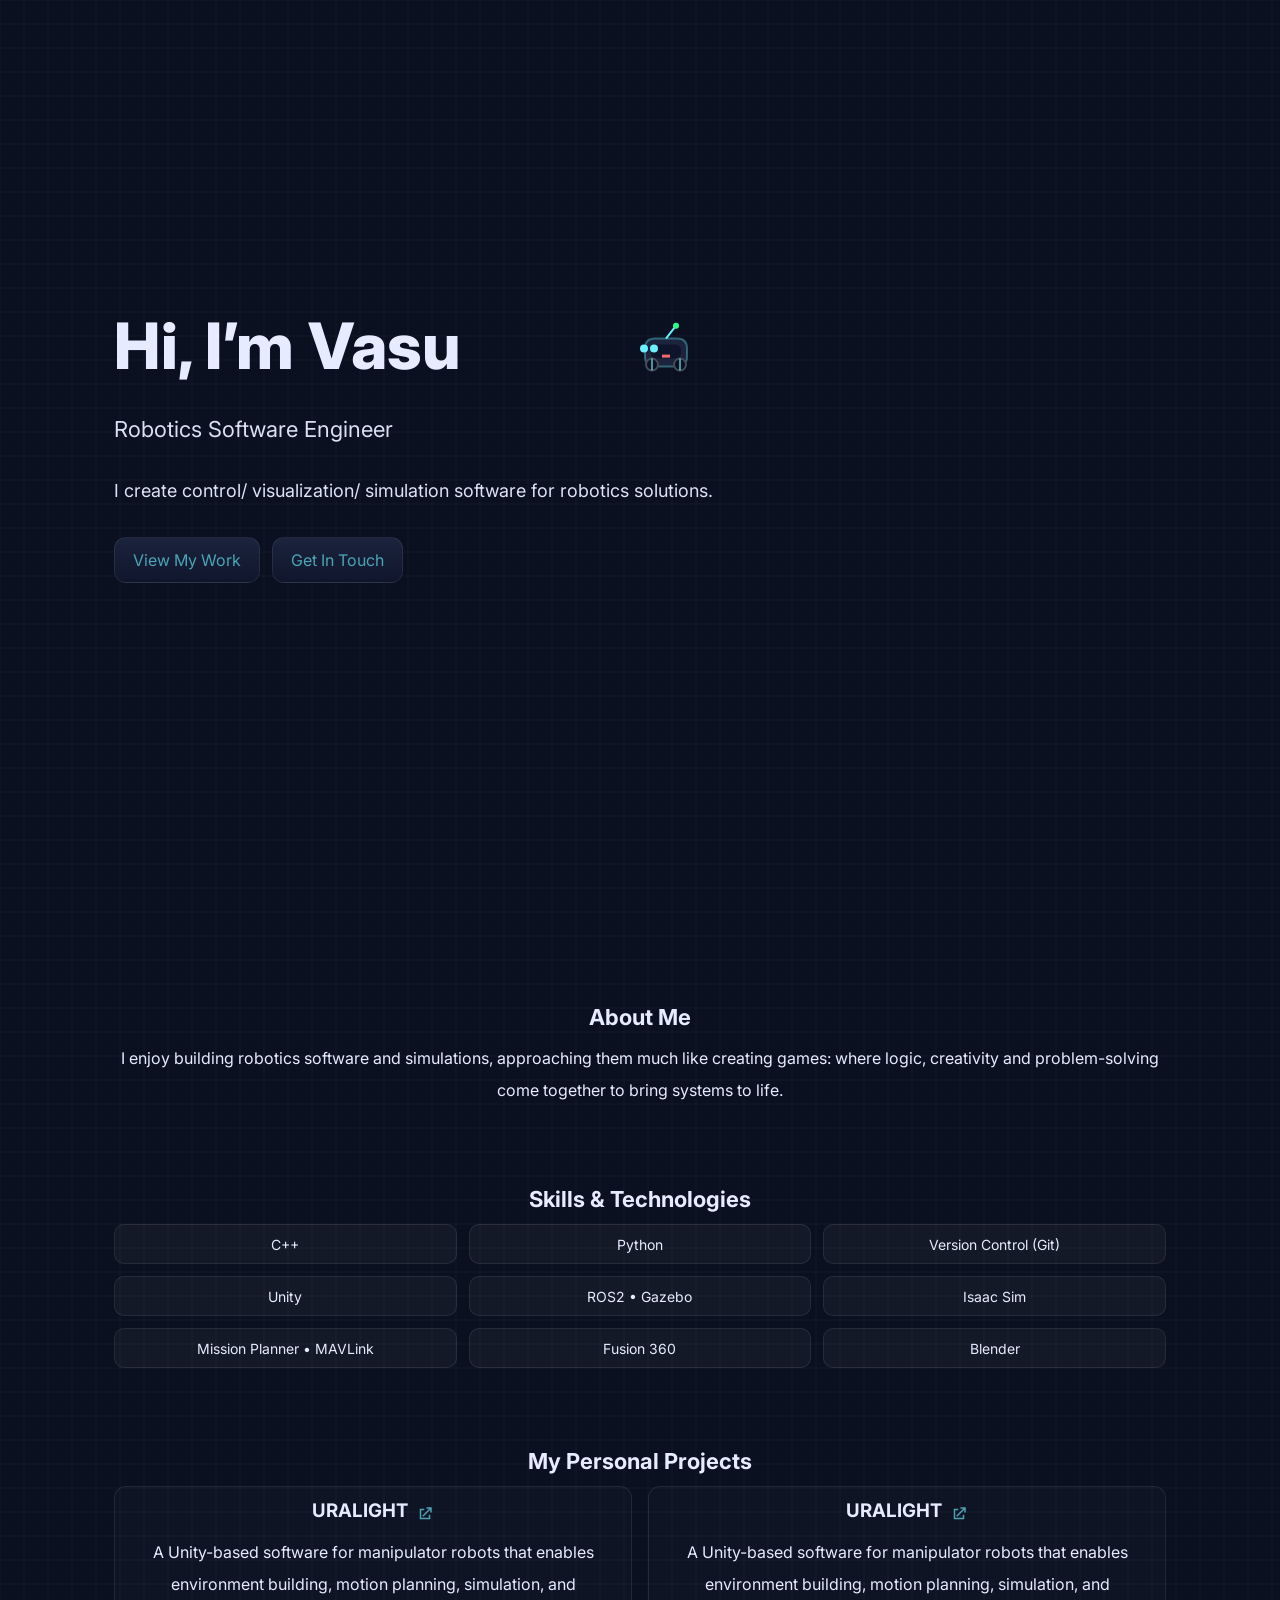
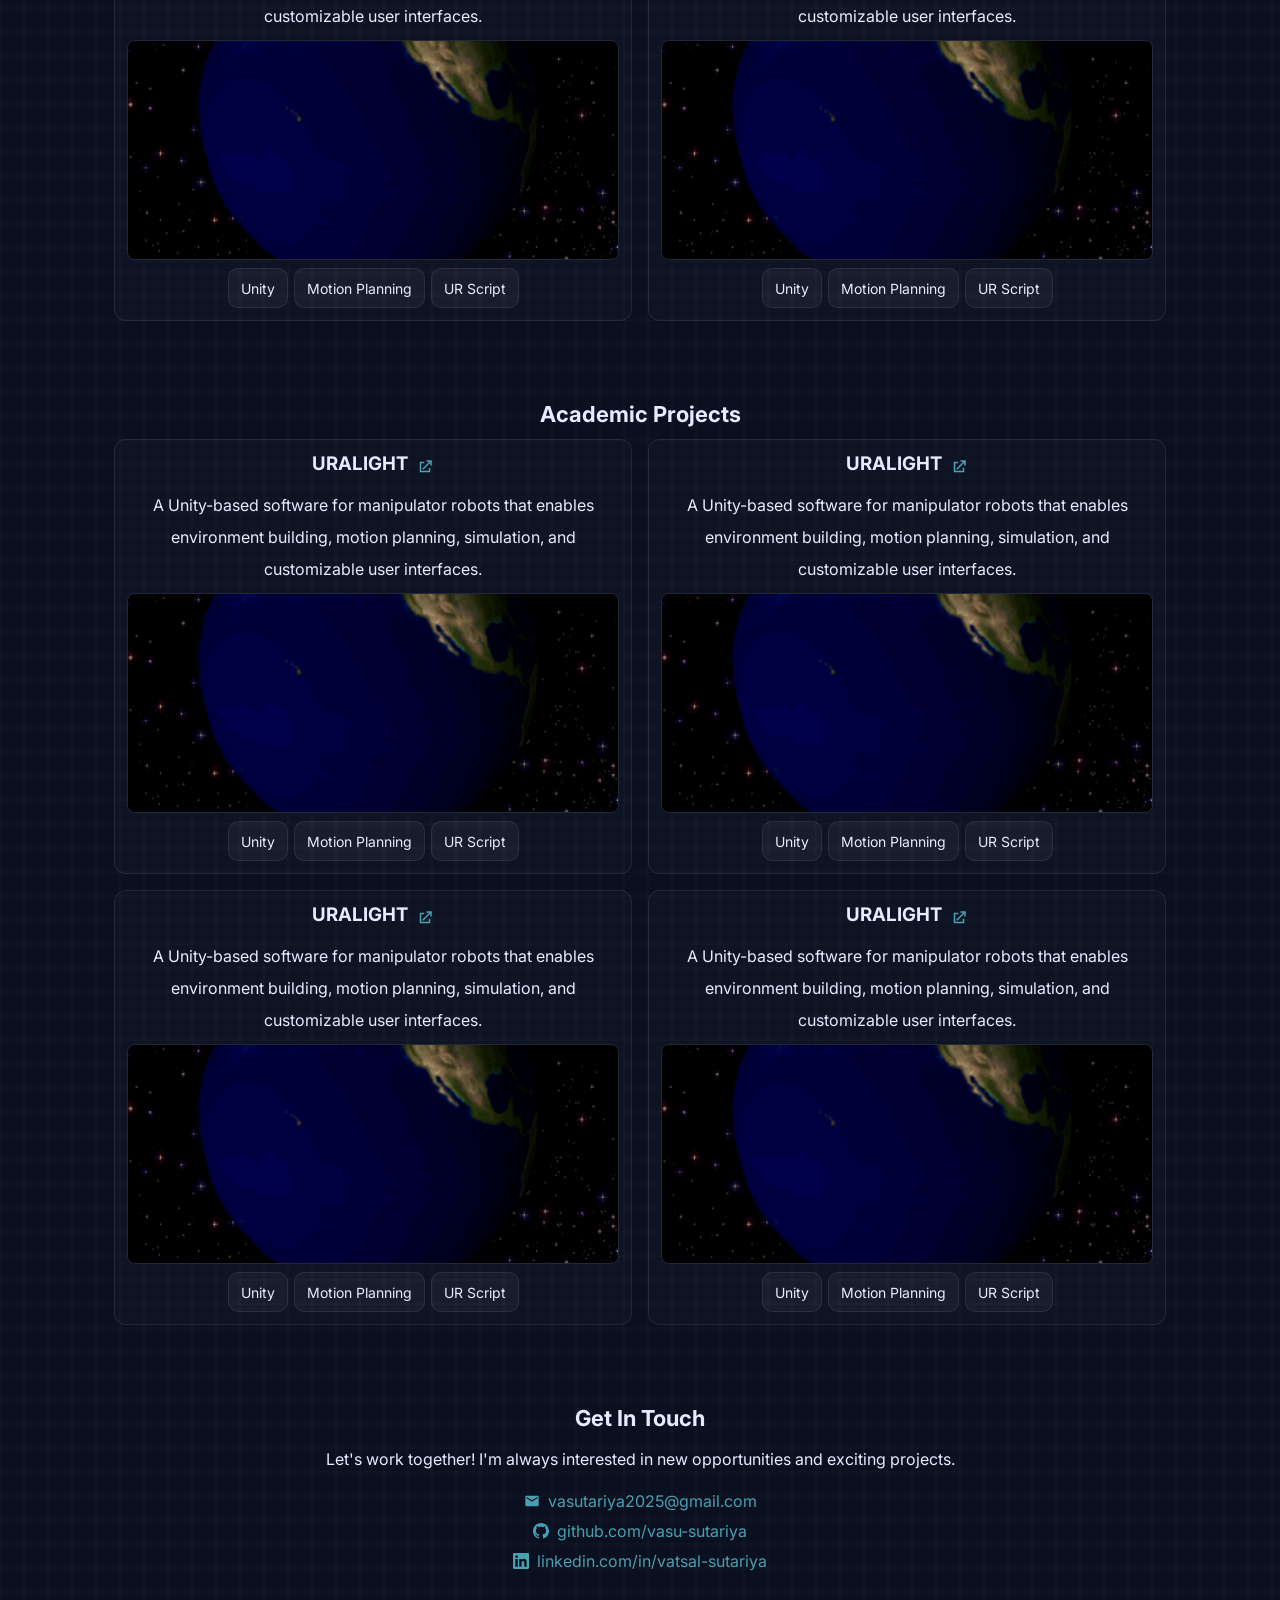
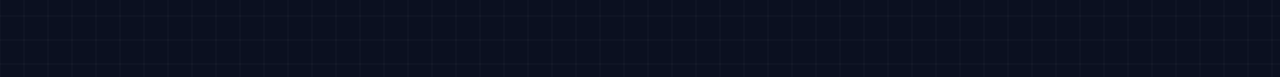
==== index.html @ 245ddb8d "added dialouges" ====
<!doctype html>
<html lang="en">
  <head>
    <meta charset="utf-8">
    <meta name="viewport" content="width=device-width, initial-scale=1">
    <title>Robotics Software Engineer | Portfolio</title>
    <meta name="description" content="Portfolio of a Robotics Software Engineer: perception, planning, control, and systems.">
    <link rel="preconnect" href="https://fonts.googleapis.com">
    <link rel="preconnect" href="https://fonts.gstatic.com" crossorigin>
    <link href="https://fonts.googleapis.com/css2?family=Inter:wght@300;400;600;800&display=swap" rel="stylesheet">
    <link rel="stylesheet" href="styles.css">
  </head>
  <body>
    <a class="skip-link" href="#main">Skip to content</a>
    <!-- Background simulation canvas -->
    <canvas id="bg-canvas" aria-hidden="true"></canvas>

    

    <main id="main" class="site-main" role="main">
      <section id="hero" class="section">
        <h2><span class="typewriter">Hi, I’m Vasu</span></h2>
        <p class="subtitle">Robotics Software Engineer</p>
        <p>I create control/ visualization/ simulation software for robotics solutions.</p>
        <div class="actions">
          <a class="btn btn-primary" href="#projects">View My Work</a>
          <a class="btn btn-ghost" href="#contact">Get In Touch</a>
        </div>
      </section>

      <section id="about" class="section">
        <h2>About Me</h2>
        <p>I enjoy building robotics software and simulations, approaching them much like creating games: where logic, creativity and problem-solving come together to bring systems to life.</p>
      </section>

      <section id="skills" class="section">
        <h2>Skills & Technologies</h2>
        <ul class="skills">
          <li><span class="badge">C++</span></li>
          <li><span class="badge">Python</span></li>
          <li><span class="badge">Version Control (Git)</span></li>
          <li><span class="badge">Unity</span></li>
          <li><span class="badge">ROS2 • Gazebo</span></li>
          <li><span class="badge">Isaac Sim</span></li>
          <li><span class="badge">Mission Planner • MAVLink</span></li>
          <li><span class="badge">Fusion 360</span></li>
          <li><span class="badge">Blender</span></li>
        </ul>
      </section>

      <section id="projects" class="section">
        <h2>My Personal Projects</h2>
        <div class="projects">
          <article class="project">
            <div class="project-title">
              <h3>URALIGHT</h3>
              <a class="project-link" href="#" aria-label="Open project link" rel="noopener" target="_blank">
                <svg width="18" height="18" viewBox="0 0 24 24" fill="currentColor" aria-hidden="true">
                  <path d="M14 3h7v7h-2V6.414l-9.293 9.293-1.414-1.414L17.586 5H14V3z"/>
                  <path d="M5 5h6v2H7v10h10v-4h2v6H5V5z"/>
                </svg>
              </a>
            </div>
            <p>A Unity-based software for manipulator robots that enables environment building, motion planning, simulation, and customizable user interfaces.</p>
            <img class="project-thumb" src="images/uralight-demo.gif" alt="URALIGHT demo animation" loading="lazy">
            <ul>
              <li>Unity</li>
              <li>Motion Planning</li>
              <li>UR Script</li>
            </ul>
          </article>
          <article class="project">
            <div class="project-title">
              <h3>URALIGHT</h3>
              <a class="project-link" href="#" aria-label="Open project link" rel="noopener" target="_blank">
                <svg width="18" height="18" viewBox="0 0 24 24" fill="currentColor" aria-hidden="true">
                  <path d="M14 3h7v7h-2V6.414l-9.293 9.293-1.414-1.414L17.586 5H14V3z"/>
                  <path d="M5 5h6v2H7v10h10v-4h2v6H5V5z"/>
                </svg>
              </a>
            </div>
            <p>A Unity-based software for manipulator robots that enables environment building, motion planning, simulation, and customizable user interfaces.</p>
            <img class="project-thumb" src="images/uralight-demo.gif" alt="URALIGHT demo animation" loading="lazy">
            <ul>
              <li>Unity</li>
              <li>Motion Planning</li>
              <li>UR Script</li>
            </ul>
          </article>
        </div>
      </section>

      <section id="academic-projects" class="section">
        <h2>Academic Projects</h2>
        <div class="projects">
          <article class="project">
            <div class="project-title">
              <h3>URALIGHT</h3>
              <a class="project-link" href="#" aria-label="Open project link" rel="noopener" target="_blank">
                <svg width="18" height="18" viewBox="0 0 24 24" fill="currentColor" aria-hidden="true">
                  <path d="M14 3h7v7h-2V6.414l-9.293 9.293-1.414-1.414L17.586 5H14V3z"/>
                  <path d="M5 5h6v2H7v10h10v-4h2v6H5V5z"/>
                </svg>
              </a>
            </div>
            <p>A Unity-based software for manipulator robots that enables environment building, motion planning, simulation, and customizable user interfaces.</p>
            <img class="project-thumb" src="images/uralight-demo.gif" alt="URALIGHT demo animation" loading="lazy">
            <ul>
              <li>Unity</li>
              <li>Motion Planning</li>
              <li>UR Script</li>
            </ul>
          </article>
          <article class="project">
            <div class="project-title">
              <h3>URALIGHT</h3>
              <a class="project-link" href="#" aria-label="Open project link" rel="noopener" target="_blank">
                <svg width="18" height="18" viewBox="0 0 24 24" fill="currentColor" aria-hidden="true">
                  <path d="M14 3h7v7h-2V6.414l-9.293 9.293-1.414-1.414L17.586 5H14V3z"/>
                  <path d="M5 5h6v2H7v10h10v-4h2v6H5V5z"/>
                </svg>
              </a>
            </div>
            <p>A Unity-based software for manipulator robots that enables environment building, motion planning, simulation, and customizable user interfaces.</p>
            <img class="project-thumb" src="images/uralight-demo.gif" alt="URALIGHT demo animation" loading="lazy">
            <ul>
              <li>Unity</li>
              <li>Motion Planning</li>
              <li>UR Script</li>
            </ul>
          </article>
          <article class="project">
            <div class="project-title">
              <h3>URALIGHT</h3>
              <a class="project-link" href="#" aria-label="Open project link" rel="noopener" target="_blank">
                <svg width="18" height="18" viewBox="0 0 24 24" fill="currentColor" aria-hidden="true">
                  <path d="M14 3h7v7h-2V6.414l-9.293 9.293-1.414-1.414L17.586 5H14V3z"/>
                  <path d="M5 5h6v2H7v10h10v-4h2v6H5V5z"/>
                </svg>
              </a>
            </div>
            <p>A Unity-based software for manipulator robots that enables environment building, motion planning, simulation, and customizable user interfaces.</p>
            <img class="project-thumb" src="images/uralight-demo.gif" alt="URALIGHT demo animation" loading="lazy">
            <ul>
              <li>Unity</li>
              <li>Motion Planning</li>
              <li>UR Script</li>
            </ul>
          </article>
          <article class="project">
            <div class="project-title">
              <h3>URALIGHT</h3>
              <a class="project-link" href="#" aria-label="Open project link" rel="noopener" target="_blank">
                <svg width="18" height="18" viewBox="0 0 24 24" fill="currentColor" aria-hidden="true">
                  <path d="M14 3h7v7h-2V6.414l-9.293 9.293-1.414-1.414L17.586 5H14V3z"/>
                  <path d="M5 5h6v2H7v10h10v-4h2v6H5V5z"/>
                </svg>
              </a>
            </div>
            <p>A Unity-based software for manipulator robots that enables environment building, motion planning, simulation, and customizable user interfaces.</p>
            <img class="project-thumb" src="images/uralight-demo.gif" alt="URALIGHT demo animation" loading="lazy">
            <ul>
              <li>Unity</li>
              <li>Motion Planning</li>
              <li>UR Script</li>
            </ul>
          </article>
        </div>
      </section>

      

      <section id="contact" class="section">
        <h2>Get In Touch</h2>
        <p>Let's work together! I'm always interested in new opportunities and exciting projects.</p>
        <ul class="contact-links">
          <li><a href="mailto:vasutariya2025@gmail.com">
            <svg width="16" height="16" viewBox="0 0 24 24" fill="currentColor">
              <path d="M20 4H4c-1.1 0-1.99.9-1.99 2L2 18c0 1.1.9 2 2 2h16c1.1 0 2-.9 2-2V6c0-1.1-.9-2-2-2zm0 4l-8 5-8-5V6l8 5 8-5v2z"/>
            </svg>
            vasutariya2025@gmail.com
          </a></li>
          <li><a href="https://github.com/vasu-sutariya" rel="noopener" target="_blank">
            <svg width="16" height="16" viewBox="0 0 24 24" fill="currentColor">
              <path d="M12 0c-6.626 0-12 5.373-12 12 0 5.302 3.438 9.8 8.207 11.387.599.111.793-.261.793-.577v-2.234c-3.338.726-4.033-1.416-4.033-1.416-.546-1.387-1.333-1.756-1.333-1.756-1.089-.745.083-.729.083-.729 1.205.084 1.839 1.237 1.839 1.237 1.07 1.834 2.807 1.304 3.492.997.107-.775.418-1.305.762-1.604-2.665-.305-5.467-1.334-5.467-5.931 0-1.311.469-2.381 1.236-3.221-.124-.303-.535-1.524.117-3.176 0 0 1.008-.322 3.301 1.23.957-.266 1.983-.399 3.003-.404 1.02.005 2.047.138 3.006.404 2.291-1.552 3.297-1.23 3.297-1.23.653 1.653.242 2.874.118 3.176.77.84 1.235 1.911 1.235 3.221 0 4.609-2.807 5.624-5.479 5.921.43.372.823 1.102.823 2.222v3.293c0 .319.192.694.801.576 4.765-1.589 8.199-6.086 8.199-11.386 0-6.627-5.373-12-12-12z"/>
            </svg>
            github.com/vasu-sutariya
          </a></li>
          <li><a href="https://linkedin.com/in/vatsal-sutariya" rel="noopener" target="_blank">
            <svg width="16" height="16" viewBox="0 0 24 24" fill="currentColor">
              <path d="M20.447 20.452h-3.554v-5.569c0-1.328-.027-3.037-1.852-3.037-1.853 0-2.136 1.445-2.136 2.939v5.667H9.351V9h3.414v1.561h.046c.477-.9 1.637-1.85 3.37-1.85 3.601 0 4.267 2.37 4.267 5.455v6.286zM5.337 7.433c-1.144 0-2.063-.926-2.063-2.065 0-1.138.92-2.063 2.063-2.063 1.14 0 2.064.925 2.064 2.063 0 1.139-.925 2.065-2.064 2.065zm1.782 13.019H3.555V9h3.564v11.452zM22.225 0H1.771C.792 0 0 .774 0 1.729v20.542C0 23.227.792 24 1.771 24h20.451C23.2 24 24 23.227 24 22.271V1.729C24 .774 23.2 0 22.222 0h.003z"/>
            </svg>
            linkedin.com/in/vatsal-sutariya
          </a></li>
        </ul>
      </section>
    </main>

    

    <script src="main.js"></script>
  </body>
  </html>
---- styles.css ----
:root{
  --bg:#0b1020;
  --fg:#e7ebff;
  --muted:#a0a8c0;
  --accent:#6cf0ff;
  --card:rgba(18,24,48,0.76);
  --stroke:rgba(255,255,255,0.08);
}

*{box-sizing:border-box}
html,body{
  height:100%;
}
body{
  margin:0;
  font-family:'Inter',system-ui,-apple-system,Segoe UI,Roboto,Ubuntu,Cantarell,'Helvetica Neue',Arial,'Noto Sans','Apple Color Emoji','Segoe UI Emoji',sans-serif;
  color:var(--fg);
  background:var(--bg);
  overflow-x:hidden;
  scroll-behavior:smooth
}

.skip-link{position:absolute;left:-9999px;top:auto;width:1px;height:1px;overflow:hidden}
.skip-link:focus{left:16px;top:16px;width:auto;height:auto;background:#111a33;color:#fff;border:1px solid var(--accent);padding:8px 12px;border-radius:8px;z-index:100}

#bg-canvas{
  position:absolute;
  top:0;
  left:0;
  width:100%;
  height:100%;
  display:block;
  z-index:-1;
}

.site-header{display:none}
/* .site-header .container and .site-header h1 intentionally omitted (header hidden) */
.subtitle{margin:0;color:var(--muted);font-weight:400}
.site-nav{display:flex;gap:16px;flex-wrap:wrap}
.site-nav a{color:var(--fg);text-decoration:none;border-bottom:1px dashed transparent}
.site-nav a:hover{border-color:var(--accent)}
.site-nav a:focus-visible{outline:2px solid var(--accent);outline-offset:4px;border-radius:6px}

.site-main{max-width:1100px;margin:0 auto;padding:24px}
.section{margin:80px 0}
.section#hero{min-height:100vh;display:flex;flex-direction:column;justify-content:center;margin:0;transform:translateY(-28px)}
.section#hero h2{font-size:64px;font-weight:800;letter-spacing:0.5px;margin:0 0 10px 0;line-height:1.15}
.typewriter{display:inline-block;position:relative;white-space:nowrap;overflow:hidden;animation:typing 3s steps(18,end) 0.2s 1 both}
@keyframes typing{from{width:0} to{width:100%}}
@keyframes blink{50%{border-color:transparent}}
.section#hero .subtitle{font-size:22px;opacity:0.95;margin:0 0 14px 0;line-height:2}
.section#hero p{max-width:780px;font-size:18px;color:var(--fg);opacity:0.96;line-height:2}
.card{background:transparent;border:none;border-radius:0;padding:0;box-shadow:none}
.card:hover{border-color:transparent}
.project{padding:12px;border:1px solid var(--stroke);border-radius:12px;background:rgba(255,255,255,0.02)}
.project-thumb{width:100%;height:220px;object-fit:cover;display:block;border-radius:8px;margin-top:8px;border:1px solid var(--stroke)}
.project-title{display:flex;align-items:center;justify-content:center;gap:8px}
.project-title h3{margin:0}
.project-link{color:#6cf0ffa4;text-decoration:none;display:inline-flex;align-items:center}
.project-link:hover{color:#8ff4ff}

/* Headings */
.section h2{margin:0 0 12px 0;font-size:22px;text-align:center}
.section#hero h2{text-align:left}
.section:not(#hero){text-align:center}
.section:not(#hero) ul{margin-left:auto;margin-right:auto}
.section:not(#hero) .skills{justify-content:center}
.section:not(#hero) .projects{justify-content:center}
.section a{color:#6cf0ffa4;text-decoration:none}
.section a:hover{color:#8ff4ff;text-decoration:underline}
.contact-links{list-style:none;padding:0;margin:16px 0 0 0}
.contact-links li{margin:8px 0}
.contact-links a{display:inline-flex;align-items:center;gap:8px}
.section p{margin:8px 0 0 0;line-height:2}

/* Buttons */
.actions{display:flex;gap:12px;flex-wrap:wrap;margin-top:12px}
.section#hero .actions{margin-top:28px}
.btn{display:inline-flex;align-items:center;gap:8px;padding:12px 18px;border-radius:12px;border:1px solid rgba(255,255,255,0.08);background:linear-gradient(180deg, #1b233d 0%, #0f162c 100%);color:var(--fg);text-decoration:none}
.btn:hover{filter:brightness(1.04);border-color:rgba(255,255,255,0.16)}
.btn-primary{background:linear-gradient(180deg, #1b233d 0%, #0f162c 100%);color:var(--fg);border-color:rgba(255,255,255,0.08)}
.btn-primary:hover{filter:brightness(1.04)}
.btn-ghost{background:linear-gradient(180deg, #1b233d 0%, #0f162c 100%);color:var(--fg);border-color:rgba(255,255,255,0.08)}

/* Badges */
.skills li{list-style:none}
.badge{display:flex;align-items:center;justify-content:center;padding:10px 12px;min-height:40px;border-radius:10px;border:1px solid var(--stroke);background:rgba(255,255,255,0.04);font-size:14px;text-align:center}

.skills{display:grid;grid-template-columns:repeat(3,minmax(0,1fr));gap:12px;margin:0;padding-left:0;justify-items:stretch}
.skills li .badge{width:100%}
.projects{display:grid;grid-template-columns:repeat(2,minmax(0,1fr));gap:16px}
.project h3{margin:0 0 6px 0}
.project ul{display:flex;flex-wrap:wrap;gap:6px;margin:8px 0 0 0;padding-left:0;justify-content:center}
.project ul li{list-style:none;display:inline-flex;align-items:center;justify-content:center;padding:10px 12px;min-height:40px;border-radius:10px;border:1px solid var(--stroke);background:rgba(255,255,255,0.04);font-size:14px;text-align:center}
.project .actions{margin-top:10px;justify-content:center}
.project p{text-align:center}
button,a{transition:filter .2s ease, background-color .2s ease, color .2s ease}
button:focus-visible,a:focus-visible{outline:2px solid var(--accent);outline-offset:3px;border-radius:8px}

.timeline{list-style:none;margin:0;padding:0;display:grid;gap:10px}
.timeline li{display:flex;gap:12px;align-items:center}
.timeline .time{color:var(--muted);min-width:120px}
.timeline .role{font-weight:600}

.site-footer{display:none}

@media (max-width:640px){
  .site-header .container{padding:14px 16px}
  .site-main{padding:16px}
  .section{margin:48px 0}
  .section#hero h2{font-size:42px;line-height:1.1}
  .typewriter{animation:typing 2.2s steps(18,end) 0.2s 1 both}
  .section#hero .subtitle{font-size:18px;line-height:1.45}
  .skills{grid-template-columns:repeat(2,minmax(0,1fr))}
  .project-thumb{height:180px}
  .projects{grid-template-columns:repeat(2,minmax(0,1fr))}
}

@media (prefers-reduced-motion: reduce){
  #bg-canvas{opacity:0.8}
}
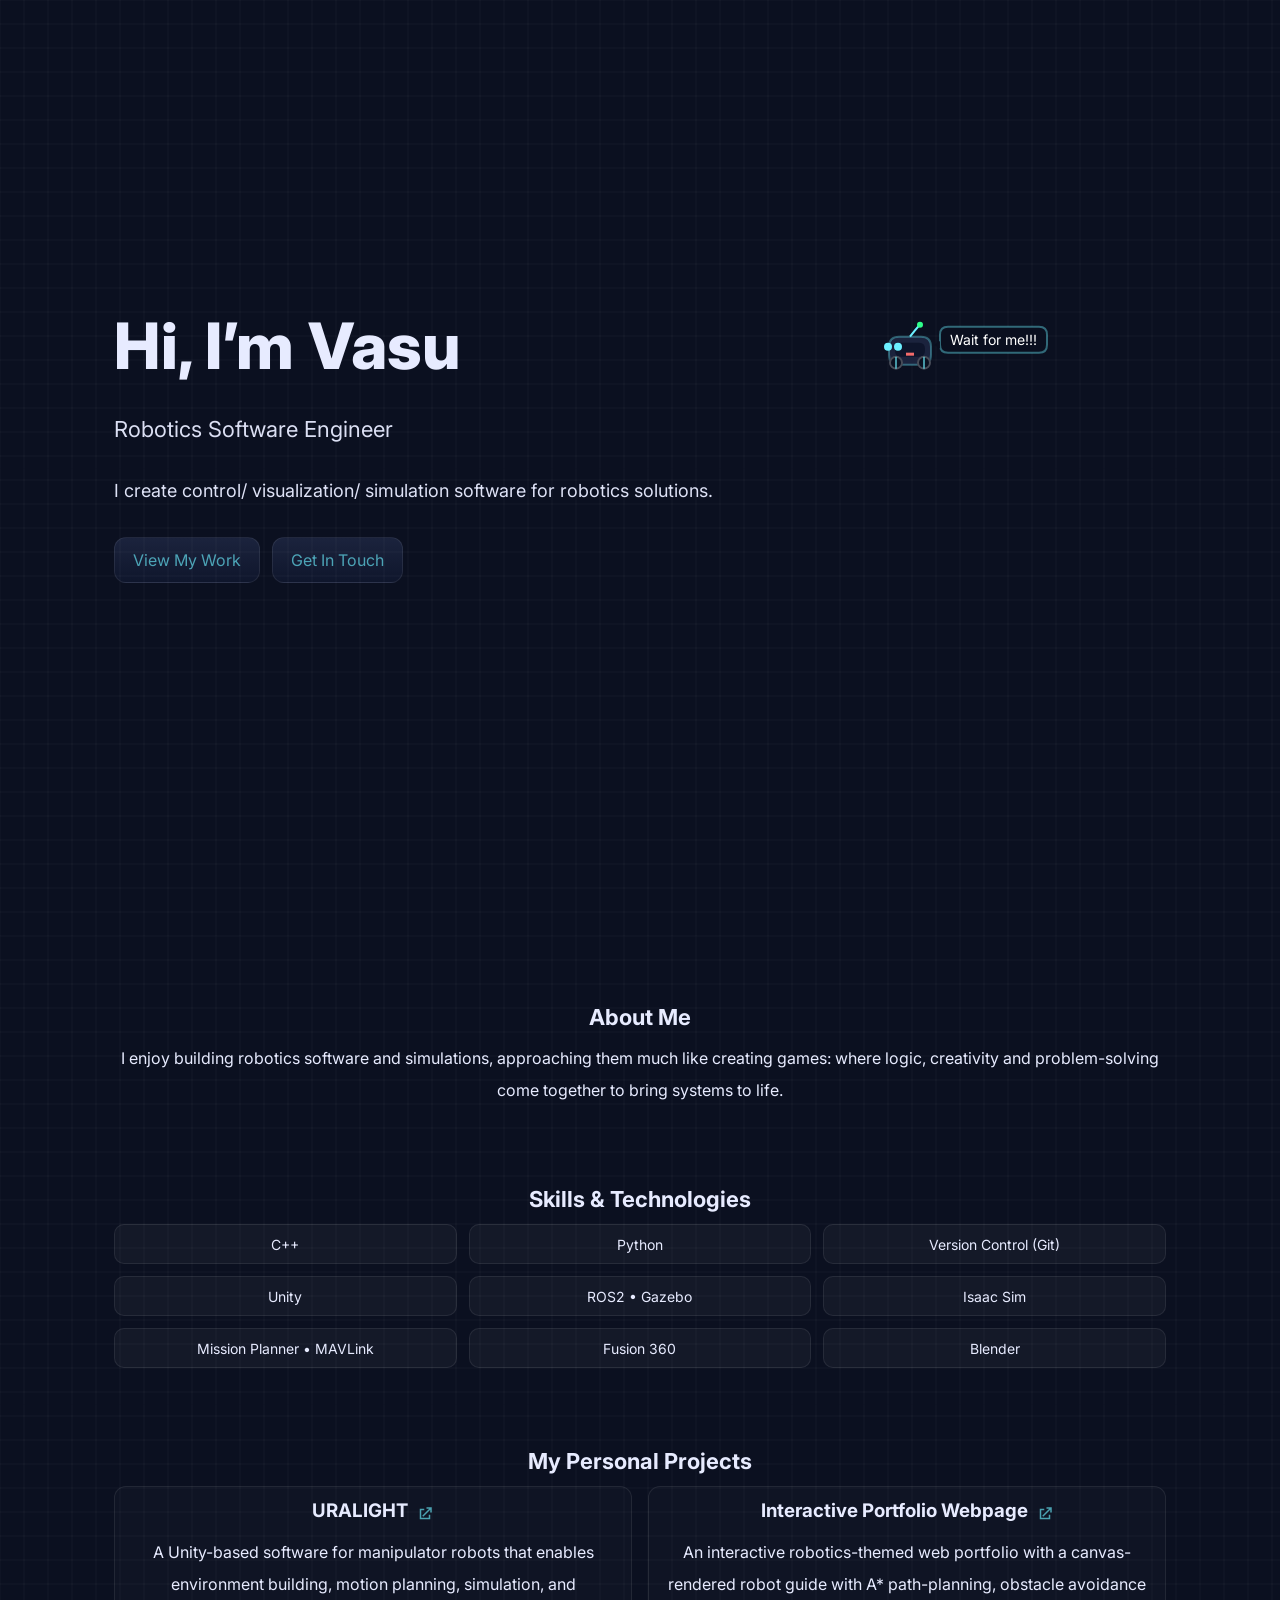
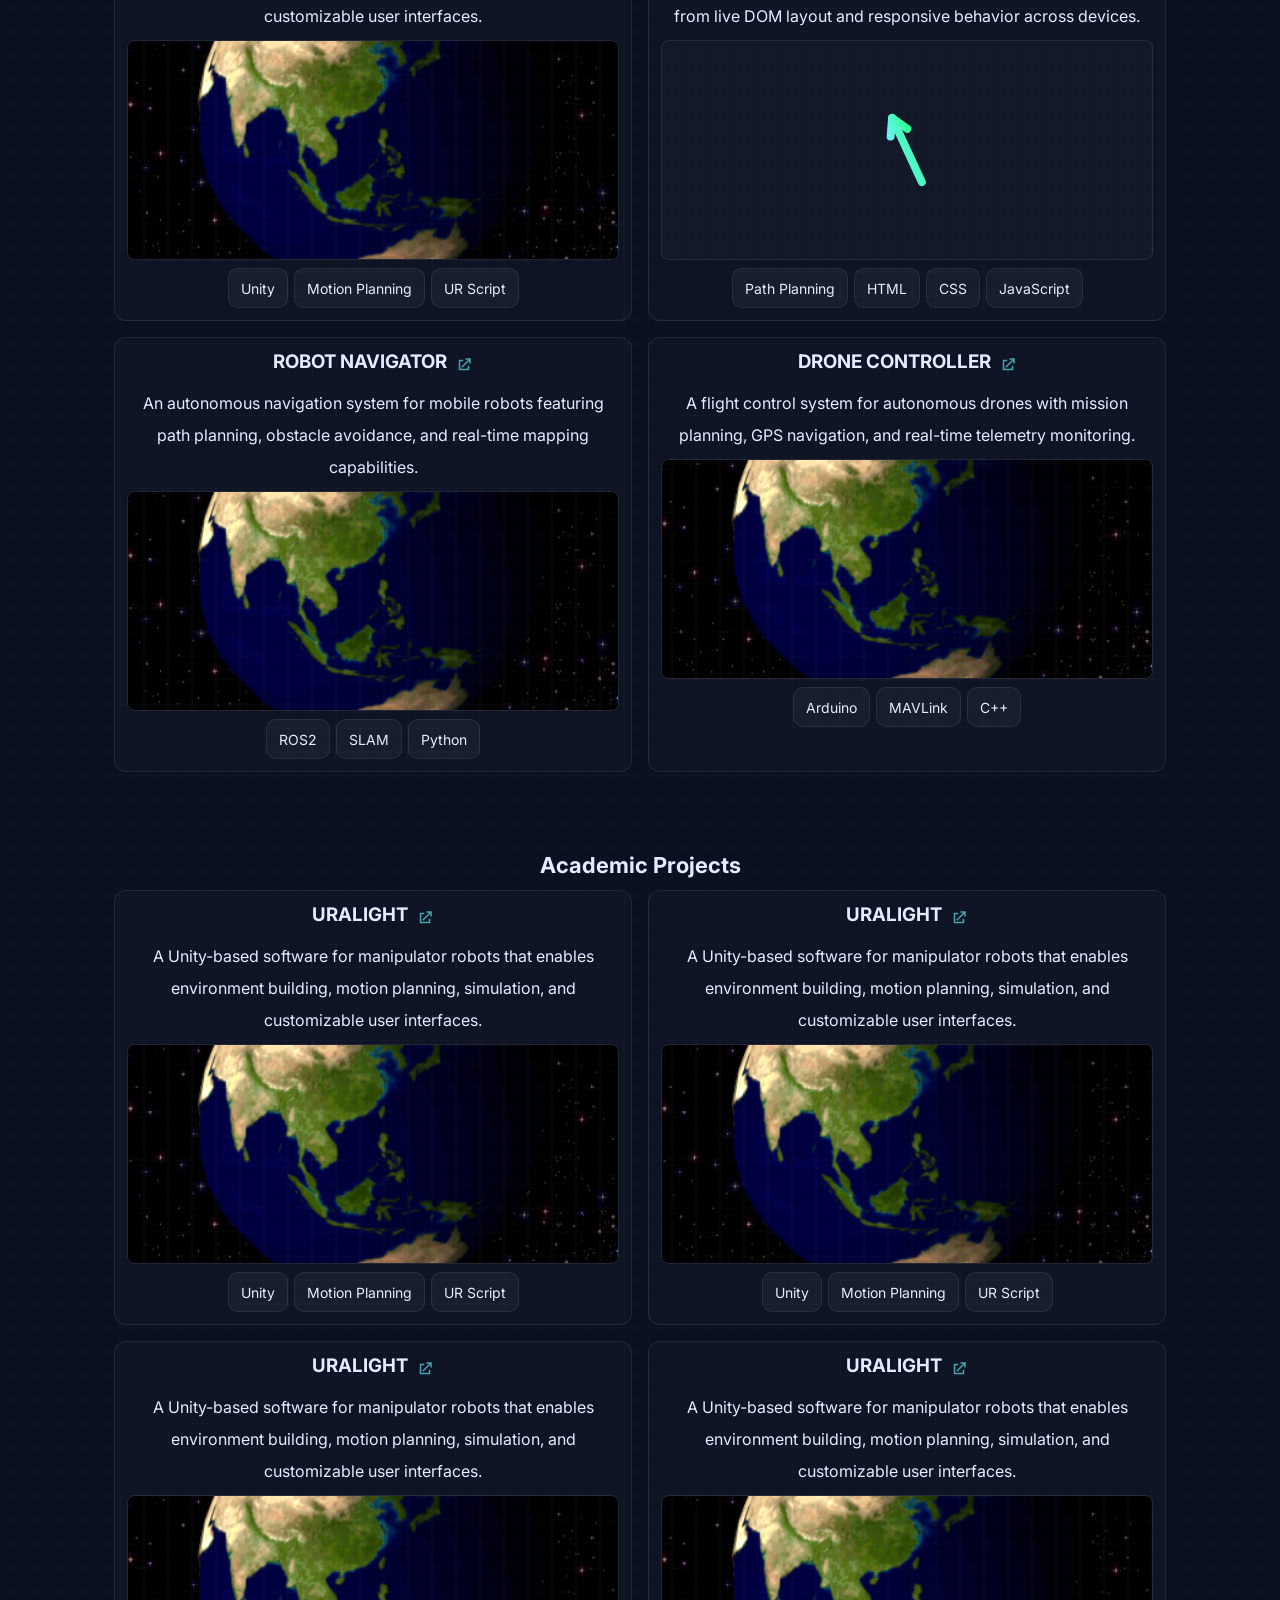
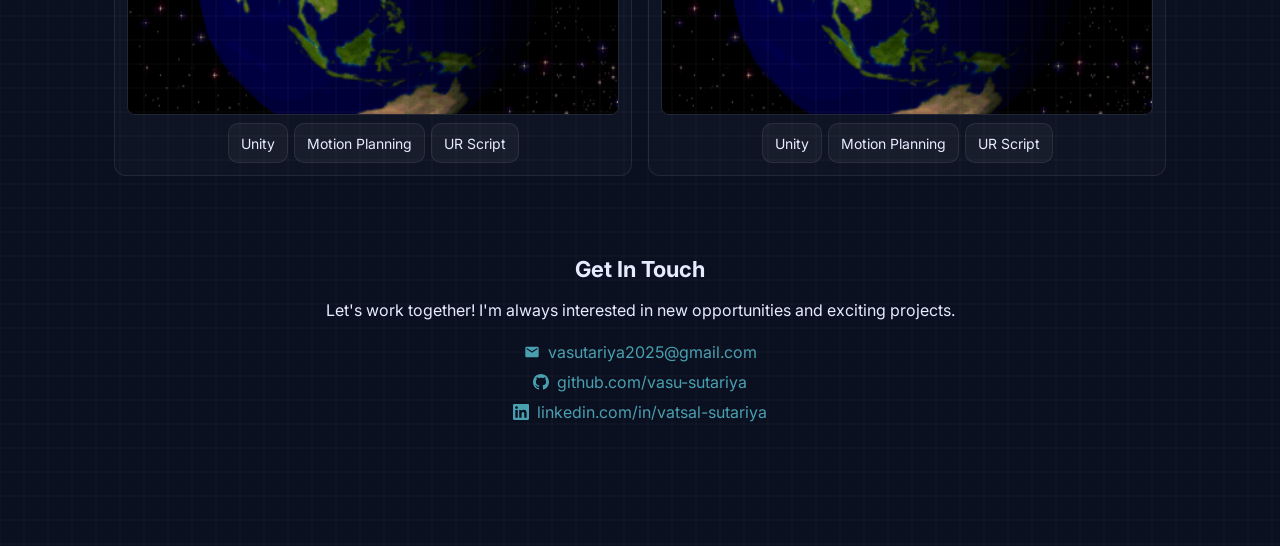
==== commit b85bfcf8: "added some project details" ====
--- a/index.html
+++ b/index.html
@@ -71,20 +71,70 @@
           </article>
           <article class="project">
             <div class="project-title">
-              <h3>URALIGHT</h3>
-              <a class="project-link" href="#" aria-label="Open project link" rel="noopener" target="_blank">
-                <svg width="18" height="18" viewBox="0 0 24 24" fill="currentColor" aria-hidden="true">
-                  <path d="M14 3h7v7h-2V6.414l-9.293 9.293-1.414-1.414L17.586 5H14V3z"/>
-                  <path d="M5 5h6v2H7v10h10v-4h2v6H5V5z"/>
-                </svg>
-              </a>
-            </div>
-            <p>A Unity-based software for manipulator robots that enables environment building, motion planning, simulation, and customizable user interfaces.</p>
-            <img class="project-thumb" src="images/uralight-demo.gif" alt="URALIGHT demo animation" loading="lazy">
-            <ul>
-              <li>Unity</li>
-              <li>Motion Planning</li>
-              <li>UR Script</li>
+              <h3>Interactive Portfolio Webpage</h3>
+              <a class="project-link" href="https://github.com/vasu-sutariya/vatsal-sutariya" aria-label="Open project link" rel="noopener" target="_blank">
+                <svg width="18" height="18" viewBox="0 0 24 24" fill="currentColor" aria-hidden="true">
+                  <path d="M14 3h7v7h-2V6.414l-9.293 9.293-1.414-1.414L17.586 5H14V3z"/>
+                  <path d="M5 5h6v2H7v10h10v-4h2v6H5V5z"/>
+                </svg>
+              </a>
+            </div>
+            <p>An interactive robotics-themed web portfolio with a canvas-rendered robot guide with A* path-planning, obstacle avoidance from live DOM layout and responsive behavior across devices.</p>
+            <div class="project-arrow" id="project-arrow" aria-hidden="true">
+              <svg width="100" height="100" viewBox="0 0 100 100" fill="none" xmlns="http://www.w3.org/2000/svg">
+                <defs>
+                  <linearGradient id="grad" x1="0" y1="0" x2="1" y2="1">
+                    <stop offset="0%" stop-color="#6cf0ff"/>
+                    <stop offset="100%" stop-color="#2eff8b"/>
+                  </linearGradient>
+                </defs>
+                <g id="project-arrow-needle" transform="translate(15,15) rotate(0 35 35)">
+                  <path d="M10 60 L60 10" stroke="url(#grad)" stroke-width="8" stroke-linecap="round"/>
+                  <path d="M60 10 L55 28 M60 10 L42 15" stroke="url(#grad)" stroke-width="8" stroke-linecap="round"/>
+                </g>
+              </svg>
+            </div>
+            <ul>
+              <li>Path Planning</li>
+              <li>HTML</li>
+              <li>CSS</li>
+              <li>JavaScript</li>
+            </ul>
+          </article>
+          <article class="project">
+            <div class="project-title">
+              <h3>ROBOT NAVIGATOR</h3>
+              <a class="project-link" href="#" aria-label="Open project link" rel="noopener" target="_blank">
+                <svg width="18" height="18" viewBox="0 0 24 24" fill="currentColor" aria-hidden="true">
+                  <path d="M14 3h7v7h-2V6.414l-9.293 9.293-1.414-1.414L17.586 5H14V3z"/>
+                  <path d="M5 5h6v2H7v10h10v-4h2v6H5V5z"/>
+                </svg>
+              </a>
+            </div>
+            <p>An autonomous navigation system for mobile robots featuring path planning, obstacle avoidance, and real-time mapping capabilities.</p>
+            <img class="project-thumb" src="images/uralight-demo.gif" alt="Robot Navigator demo" loading="lazy">
+            <ul>
+              <li>ROS2</li>
+              <li>SLAM</li>
+              <li>Python</li>
+            </ul>
+          </article>
+          <article class="project">
+            <div class="project-title">
+              <h3>DRONE CONTROLLER</h3>
+              <a class="project-link" href="#" aria-label="Open project link" rel="noopener" target="_blank">
+                <svg width="18" height="18" viewBox="0 0 24 24" fill="currentColor" aria-hidden="true">
+                  <path d="M14 3h7v7h-2V6.414l-9.293 9.293-1.414-1.414L17.586 5H14V3z"/>
+                  <path d="M5 5h6v2H7v10h10v-4h2v6H5V5z"/>
+                </svg>
+              </a>
+            </div>
+            <p>A flight control system for autonomous drones with mission planning, GPS navigation, and real-time telemetry monitoring.</p>
+            <img class="project-thumb" src="images/uralight-demo.gif" alt="Drone Controller demo" loading="lazy">
+            <ul>
+              <li>Arduino</li>
+              <li>MAVLink</li>
+              <li>C++</li>
             </ul>
           </article>
         </div>
--- a/styles.css
+++ b/styles.css
@@ -30,7 +30,8 @@
   width:100%;
   height:100%;
   display:block;
-  z-index:-1;
+  z-index:1;
+  pointer-events:none;
 }
 
 .site-header{display:none}
@@ -54,6 +55,7 @@
 .card:hover{border-color:transparent}
 .project{padding:12px;border:1px solid var(--stroke);border-radius:12px;background:rgba(255,255,255,0.02)}
 .project-thumb{width:100%;height:220px;object-fit:cover;display:block;border-radius:8px;margin-top:8px;border:1px solid var(--stroke)}
+.project-arrow{width:100%;height:220px;display:flex;align-items:center;justify-content:center;border-radius:8px;margin-top:8px;border:1px solid var(--stroke);background:rgba(255,255,255,0.02)}
 .project-title{display:flex;align-items:center;justify-content:center;gap:8px}
 .project-title h3{margin:0}
 .project-link{color:#6cf0ffa4;text-decoration:none;display:inline-flex;align-items:center}
@@ -113,7 +115,7 @@
   .section#hero .subtitle{font-size:18px;line-height:1.45}
   .skills{grid-template-columns:repeat(2,minmax(0,1fr))}
   .project-thumb{height:180px}
-  .projects{grid-template-columns:repeat(2,minmax(0,1fr))}
+  .projects{grid-template-columns:repeat(1,minmax(0,1fr))}
 }
 
 @media (prefers-reduced-motion: reduce){
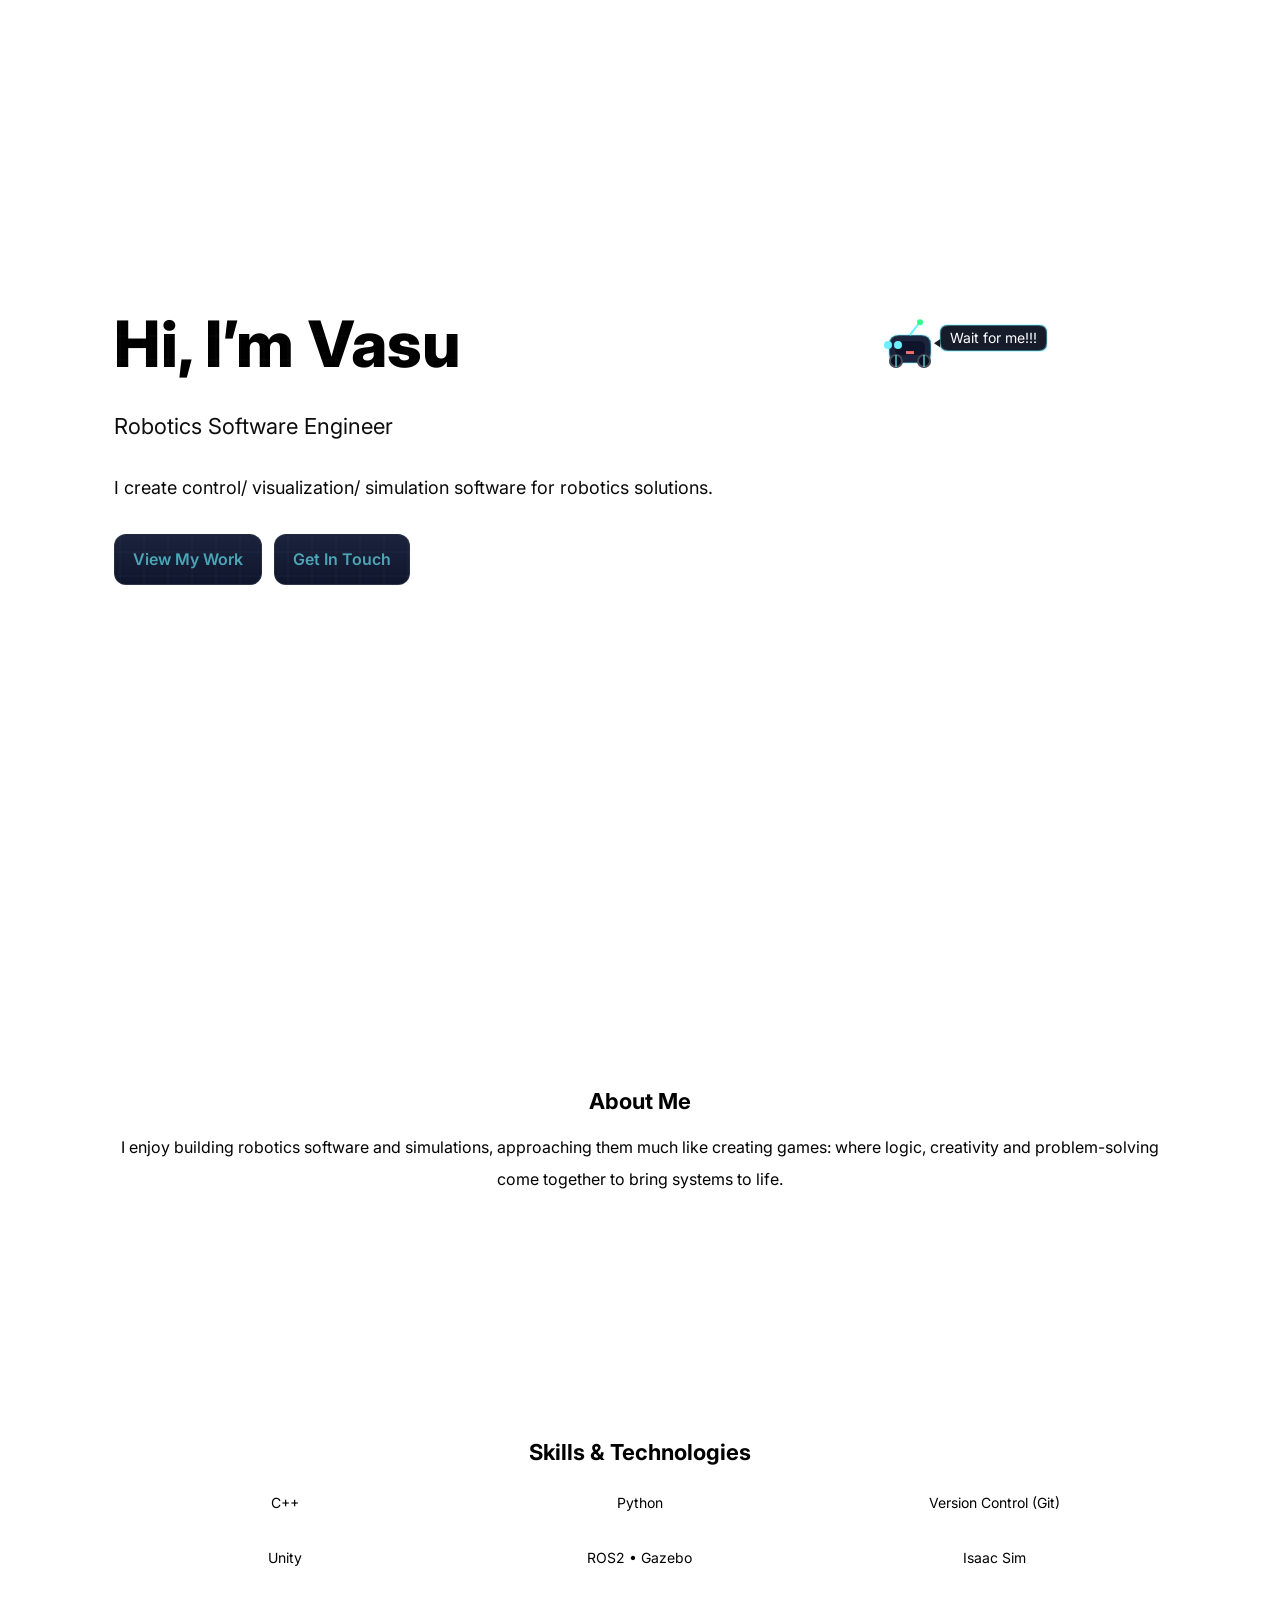
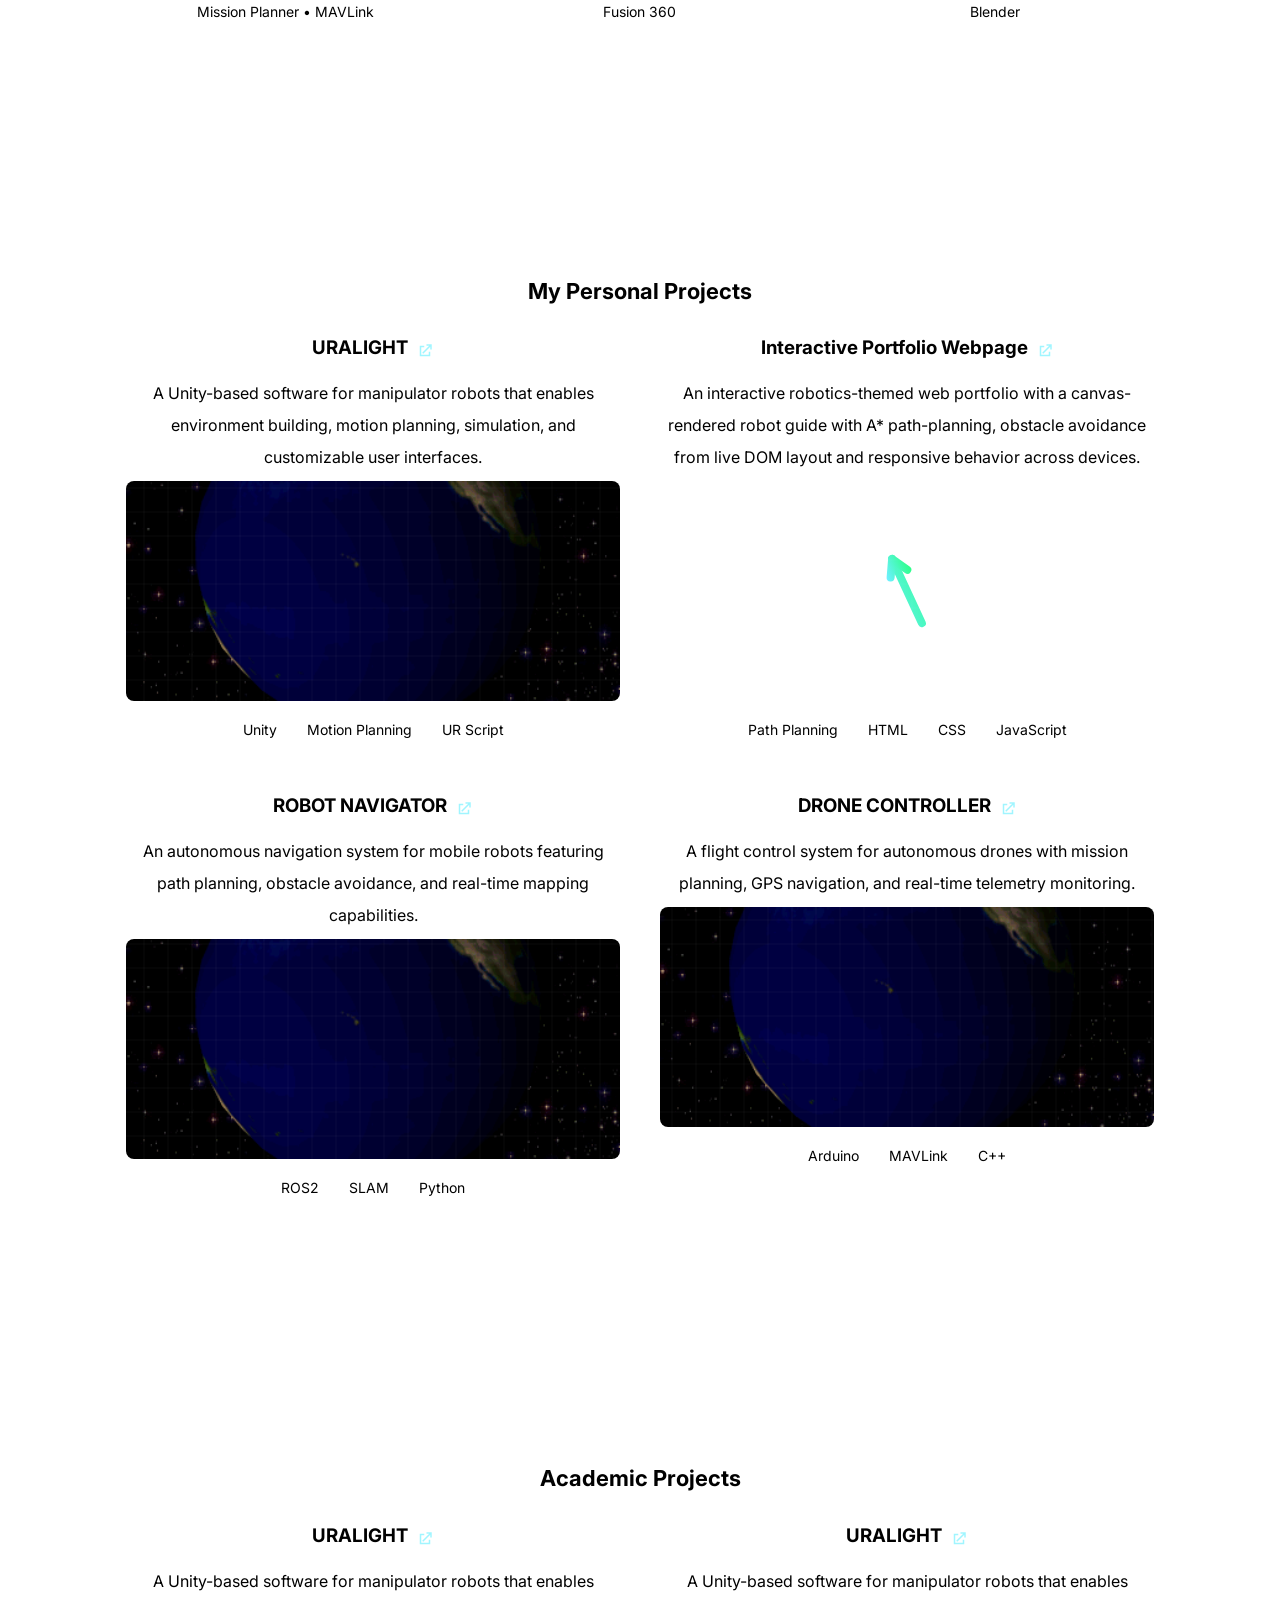
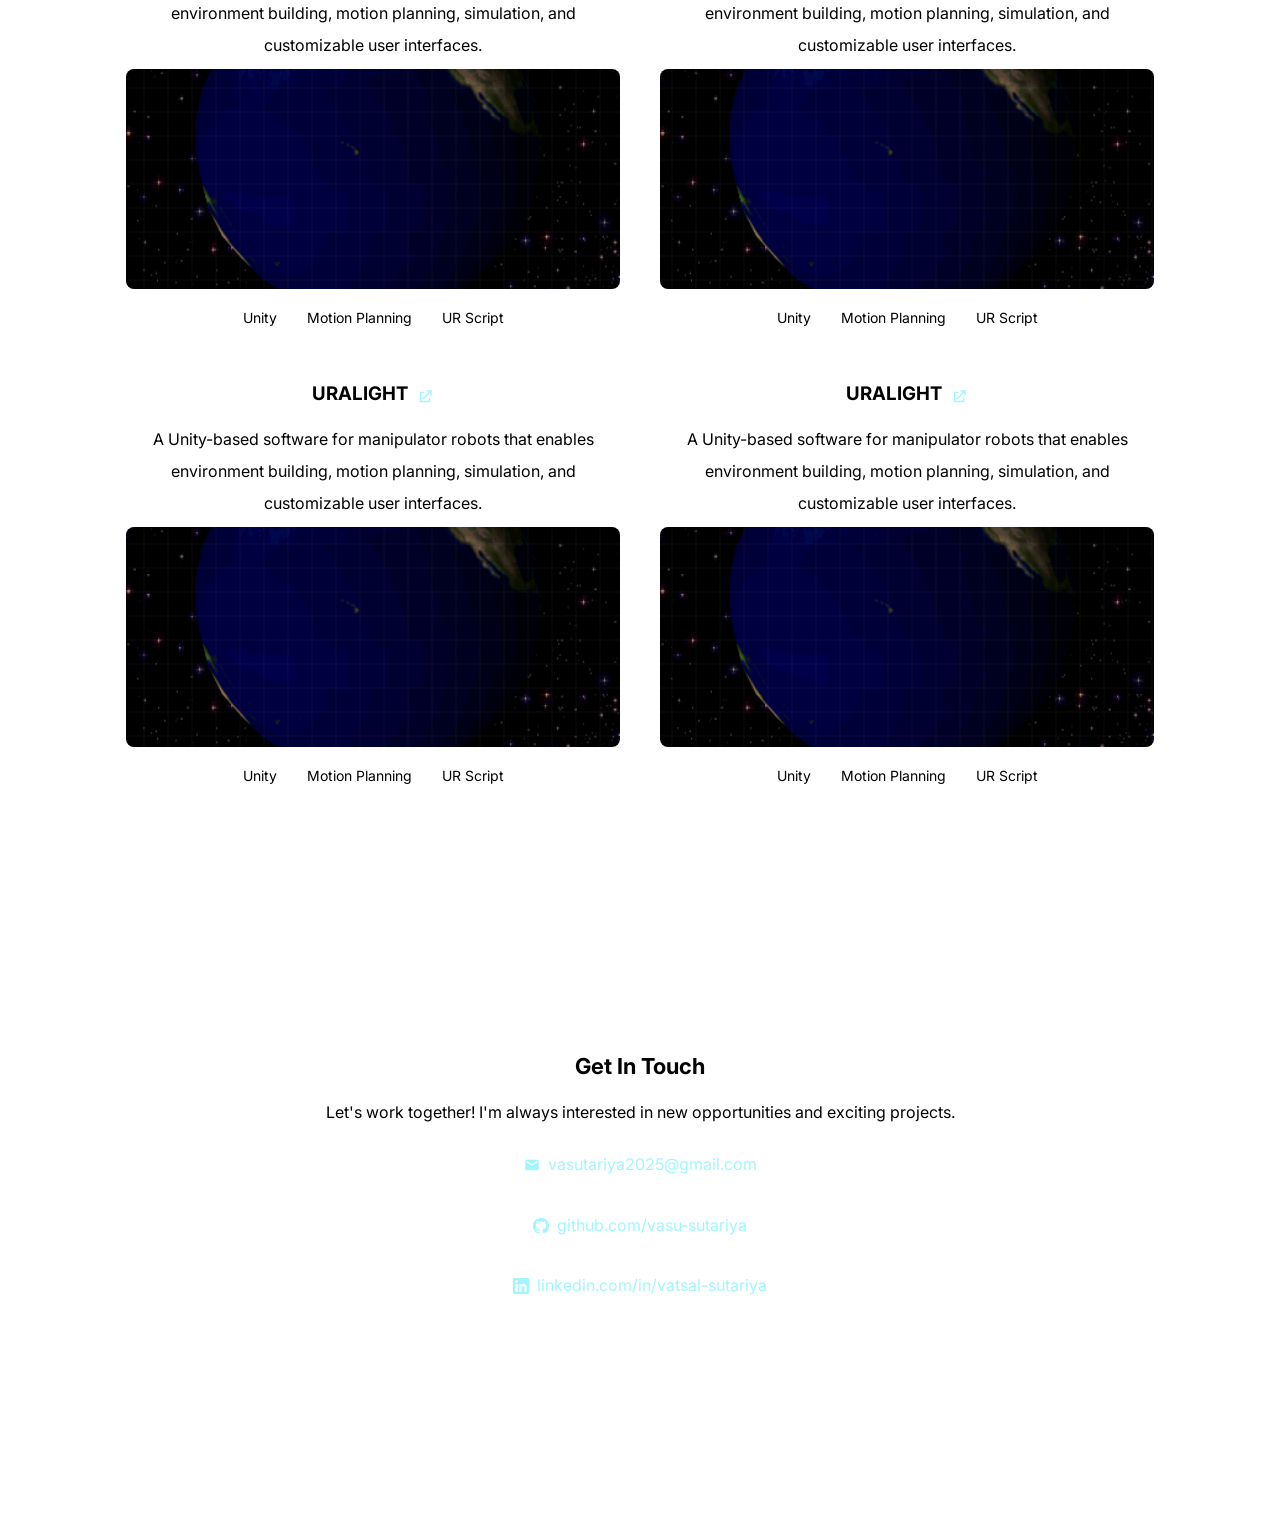
==== commit 48cb3cf3: "Merge branch 'blacky'" ====
--- a/index.html
+++ b/index.html
@@ -1,3 +1,4 @@
+
 <!doctype html>
 <html lang="en">
   <head>
@@ -253,3 +254,4 @@
   </html>
 
 
+
--- a/styles.css
+++ b/styles.css
@@ -1,3 +1,472 @@
+<<<<<<< HEAD
+/* Reset and Base Styles */
+* {
+    margin: 0;
+    padding: 0;
+    box-sizing: border-box;
+}
+
+body {
+    font-family: 'Inter', sans-serif;
+    line-height: 1.6;
+    color: #333;
+    overflow-x: hidden;
+}
+
+.container {
+    max-width: 1200px;
+    margin: 0 auto;
+    padding: 0 20px;
+}
+
+/* Navigation */
+.navbar {
+    position: fixed;
+    top: 0;
+    width: 100%;
+    background: rgba(255, 255, 255, 0.95);
+    backdrop-filter: blur(10px);
+    z-index: 1000;
+    padding: 1rem 0;
+    transition: all 0.3s ease;
+}
+
+.nav-container {
+    max-width: 1200px;
+    margin: 0 auto;
+    padding: 0 20px;
+    display: flex;
+    justify-content: space-between;
+    align-items: center;
+}
+
+.nav-logo a {
+    font-size: 1.5rem;
+    font-weight: 700;
+    color: #2563eb;
+    text-decoration: none;
+}
+
+.nav-menu {
+    display: flex;
+    list-style: none;
+    gap: 2rem;
+}
+
+.nav-link {
+    color: #333;
+    text-decoration: none;
+    font-weight: 500;
+    transition: color 0.3s ease;
+}
+
+.nav-link:hover {
+    color: #2563eb;
+}
+
+.hamburger {
+    display: none;
+    flex-direction: column;
+    cursor: pointer;
+}
+
+.bar {
+    width: 25px;
+    height: 3px;
+    background: #333;
+    margin: 3px 0;
+    transition: 0.3s;
+}
+
+/* Hero Section */
+.hero {
+    min-height: 100vh;
+    display: flex;
+    align-items: center;
+    background: linear-gradient(135deg, #667eea 0%, #764ba2 100%);
+    color: white;
+    padding-top: 80px;
+}
+
+.hero-container {
+    max-width: 1200px;
+    margin: 0 auto;
+    padding: 0 20px;
+    display: grid;
+    grid-template-columns: 1fr 1fr;
+    gap: 4rem;
+    align-items: center;
+}
+
+.hero-title {
+    font-size: 3.5rem;
+    font-weight: 700;
+    margin-bottom: 1rem;
+    line-height: 1.2;
+}
+
+.highlight {
+    color: #fbbf24;
+}
+
+.highlight-games {
+    background: linear-gradient(135deg, #fbbf24, #f59e0b);
+    color: #1f2937;
+    padding: 4px 8px;
+    border-radius: 6px;
+    font-weight: 600;
+    text-shadow: none;
+}
+
+.hero-subtitle {
+    font-size: 1.5rem;
+    margin-bottom: 1rem;
+    opacity: 0.9;
+}
+
+.hero-description {
+    font-size: 1.1rem;
+    margin-bottom: 2rem;
+    opacity: 0.8;
+    line-height: 1.8;
+}
+
+.hero-buttons {
+    display: flex;
+    gap: 1rem;
+}
+
+.btn {
+    padding: 12px 24px;
+    border-radius: 8px;
+    text-decoration: none;
+    font-weight: 600;
+    transition: all 0.3s ease;
+    display: inline-block;
+}
+
+.btn-primary {
+    background: #fbbf24;
+    color: #1f2937;
+}
+
+.btn-primary:hover {
+    background: #f59e0b;
+    transform: translateY(-2px);
+}
+
+.btn-secondary {
+    background: transparent;
+    color: white;
+    border: 2px solid white;
+}
+
+.btn-secondary:hover {
+    background: white;
+    color: #1f2937;
+    transform: translateY(-2px);
+}
+
+.hero-image {
+    display: flex;
+    justify-content: center;
+    align-items: center;
+}
+
+.profile-placeholder {
+    width: 300px;
+    height: 300px;
+    background: rgba(255, 255, 255, 0.1);
+    border-radius: 50%;
+    display: flex;
+    align-items: center;
+    justify-content: center;
+    font-size: 5rem;
+    color: rgba(255, 255, 255, 0.3);
+}
+
+/* Section Styles */
+section {
+    padding: 80px 0;
+}
+
+.section-title {
+    text-align: center;
+    font-size: 2.5rem;
+    font-weight: 700;
+    margin-bottom: 3rem;
+    color: #1f2937;
+}
+
+/* About Section */
+.about {
+    background: #f8fafc;
+}
+
+.about-content {
+    max-width: 800px;
+    margin: 0 auto;
+}
+
+.about-text p {
+    font-size: 1.1rem;
+    margin-bottom: 1.5rem;
+    line-height: 1.8;
+}
+
+.skills {
+    margin-top: 2rem;
+}
+
+.skills h3 {
+    font-size: 1.5rem;
+    margin-bottom: 1rem;
+    color: #1f2937;
+}
+
+.skill-tags {
+    display: flex;
+    flex-wrap: wrap;
+    gap: 0.5rem;
+}
+
+.skill-tag {
+    padding: 8px 16px;
+    border-radius: 20px;
+    font-size: 0.9rem;
+    font-weight: 500;
+    color: white;
+}
+
+.skill-language {
+    background: #2563eb;
+}
+
+.skill-software {
+    background: #059669;
+}
+
+/* Projects Section */
+.projects-grid {
+    display: grid;
+    grid-template-columns: repeat(auto-fit, minmax(350px, 1fr));
+    gap: 2rem;
+}
+
+.project-card {
+    background: white;
+    border-radius: 12px;
+    overflow: hidden;
+    box-shadow: 0 4px 6px rgba(0, 0, 0, 0.1);
+    transition: transform 0.3s ease, box-shadow 0.3s ease;
+}
+
+.project-card:hover {
+    transform: translateY(-5px);
+    box-shadow: 0 10px 25px rgba(0, 0, 0, 0.15);
+}
+
+.project-image {
+    height: 200px;
+    background: linear-gradient(135deg, #667eea 0%, #764ba2 100%);
+    display: flex;
+    align-items: center;
+    justify-content: center;
+    font-size: 3rem;
+    color: white;
+}
+
+.project-content {
+    padding: 1.5rem;
+}
+
+.project-content h3 {
+    font-size: 1.3rem;
+    margin-bottom: 0.5rem;
+    color: #1f2937;
+}
+
+.project-content p {
+    color: #6b7280;
+    margin-bottom: 1rem;
+    line-height: 1.6;
+}
+
+.project-tech {
+    display: flex;
+    flex-wrap: wrap;
+    gap: 0.5rem;
+    margin-bottom: 1rem;
+}
+
+.project-tech span {
+    background: #e5e7eb;
+    color: #374151;
+    padding: 4px 8px;
+    border-radius: 4px;
+    font-size: 0.8rem;
+    font-weight: 500;
+}
+
+.project-links {
+    display: flex;
+    gap: 1rem;
+}
+
+.project-link {
+    color: #2563eb;
+    text-decoration: none;
+    font-weight: 500;
+    font-size: 0.9rem;
+    transition: color 0.3s ease;
+}
+
+.project-link:hover {
+    color: #1d4ed8;
+}
+
+/* Contact Section */
+.contact {
+    background: #f8fafc;
+}
+
+.contact-content {
+    display: grid;
+    grid-template-columns: 1fr 1fr;
+    gap: 4rem;
+    max-width: 1000px;
+    margin: 0 auto;
+}
+
+.contact-info h3 {
+    font-size: 1.8rem;
+    margin-bottom: 1rem;
+    color: #1f2937;
+}
+
+.contact-info p {
+    font-size: 1.1rem;
+    margin-bottom: 2rem;
+    color: #6b7280;
+}
+
+.contact-links {
+    display: flex;
+    flex-direction: column;
+    gap: 1rem;
+}
+
+.contact-link {
+    display: flex;
+    align-items: center;
+    gap: 0.5rem;
+    color: #2563eb;
+    text-decoration: none;
+    font-weight: 500;
+    transition: color 0.3s ease;
+}
+
+.contact-link:hover {
+    color: #1d4ed8;
+}
+
+.contact-form {
+    display: flex;
+    flex-direction: column;
+    gap: 1rem;
+}
+
+.form-group input,
+.form-group textarea {
+    width: 100%;
+    padding: 12px;
+    border: 2px solid #e5e7eb;
+    border-radius: 8px;
+    font-size: 1rem;
+    transition: border-color 0.3s ease;
+}
+
+.form-group input:focus,
+.form-group textarea:focus {
+    outline: none;
+    border-color: #2563eb;
+}
+
+/* Footer */
+.footer {
+    background: #1f2937;
+    color: white;
+    text-align: center;
+    padding: 2rem 0;
+}
+
+/* Responsive Design */
+@media (max-width: 768px) {
+    .hamburger {
+        display: flex;
+    }
+
+    .nav-menu {
+        position: fixed;
+        left: -100%;
+        top: 70px;
+        flex-direction: column;
+        background-color: white;
+        width: 100%;
+        text-align: center;
+        transition: 0.3s;
+        box-shadow: 0 10px 27px rgba(0, 0, 0, 0.05);
+        padding: 2rem 0;
+    }
+
+    .nav-menu.active {
+        left: 0;
+    }
+
+    .hero-container {
+        grid-template-columns: 1fr;
+        text-align: center;
+        gap: 2rem;
+    }
+
+    .hero-title {
+        font-size: 2.5rem;
+    }
+
+    .hero-buttons {
+        justify-content: center;
+        flex-wrap: wrap;
+    }
+
+    .contact-content {
+        grid-template-columns: 1fr;
+        gap: 2rem;
+    }
+
+    .projects-grid {
+        grid-template-columns: 1fr;
+    }
+
+    .section-title {
+        font-size: 2rem;
+    }
+}
+
+@media (max-width: 480px) {
+    .hero-title {
+        font-size: 2rem;
+    }
+
+    .hero-subtitle {
+        font-size: 1.2rem;
+    }
+
+    .btn {
+        padding: 10px 20px;
+        font-size: 0.9rem;
+    }
+}
+=======
 :root{
   --bg:#0b1020;
   --fg:#e7ebff;
@@ -123,3 +592,4 @@
 }
 
 
+>>>>>>> blacky
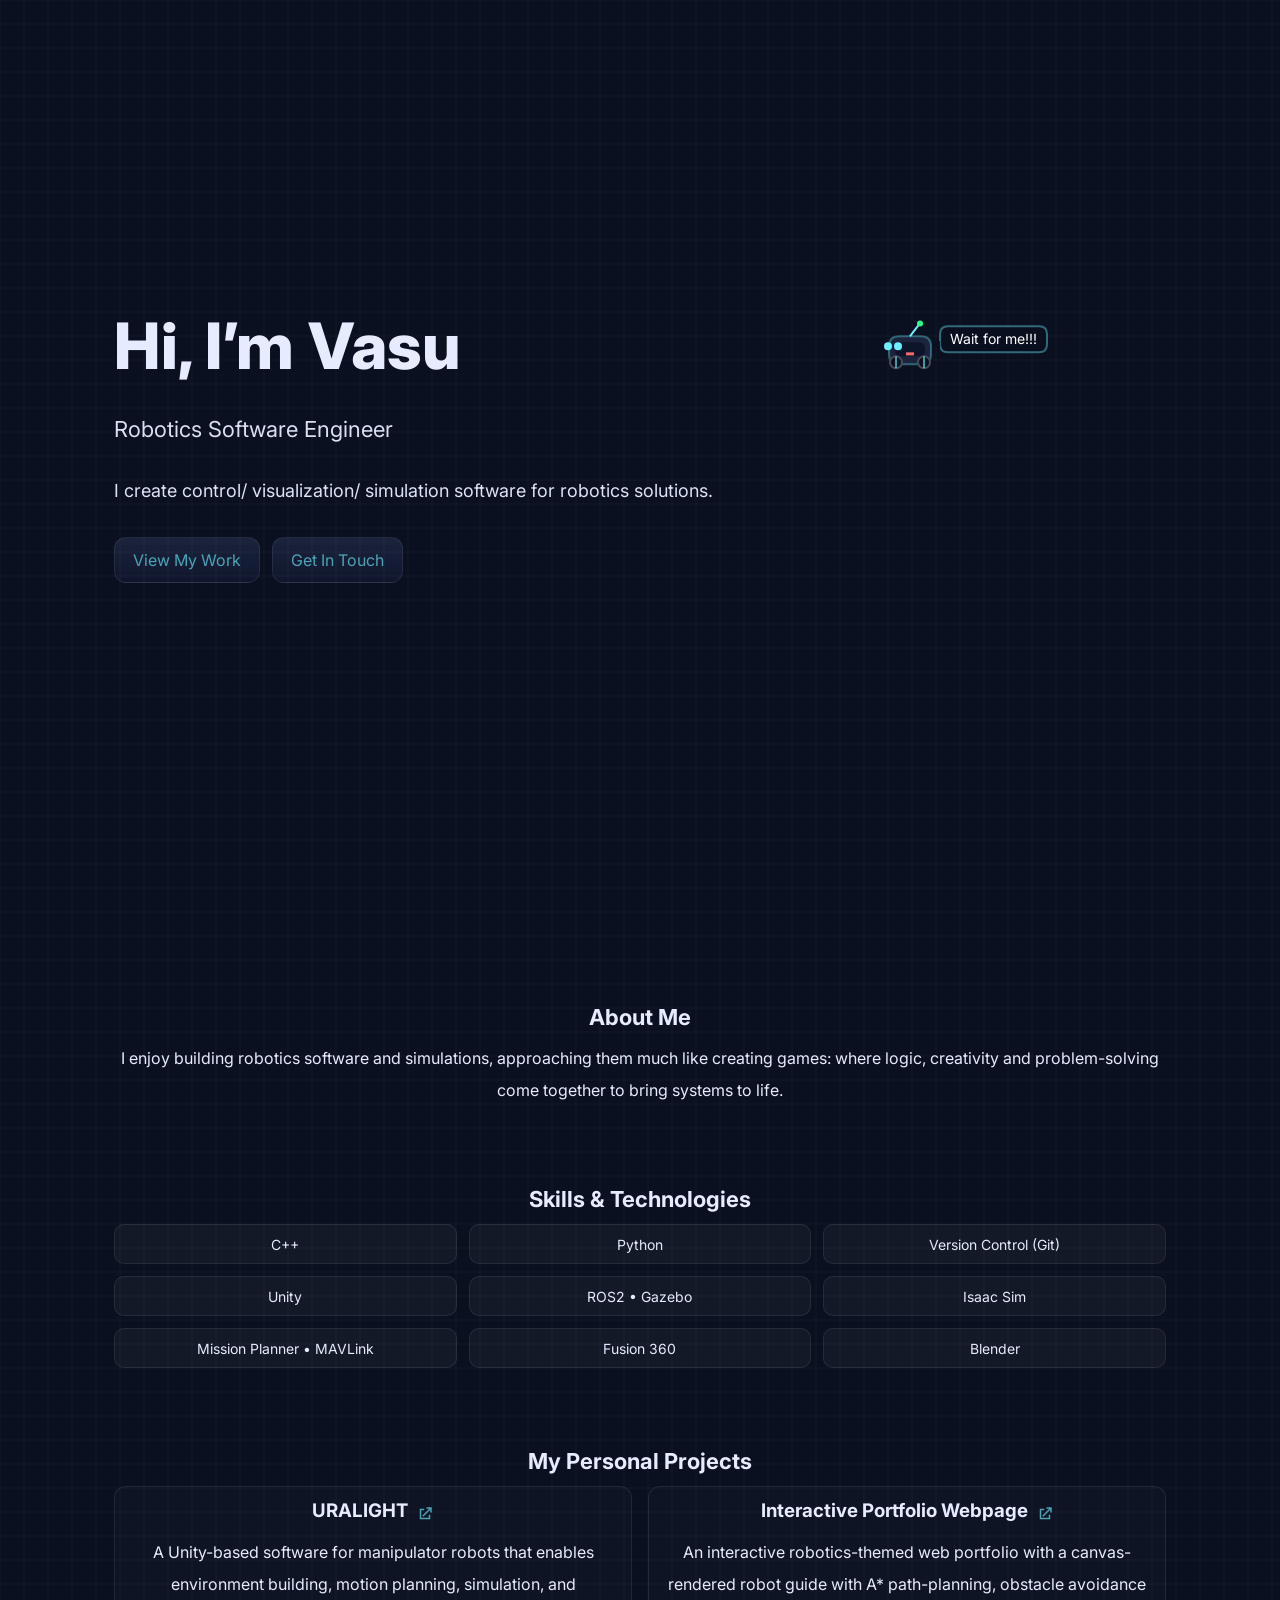
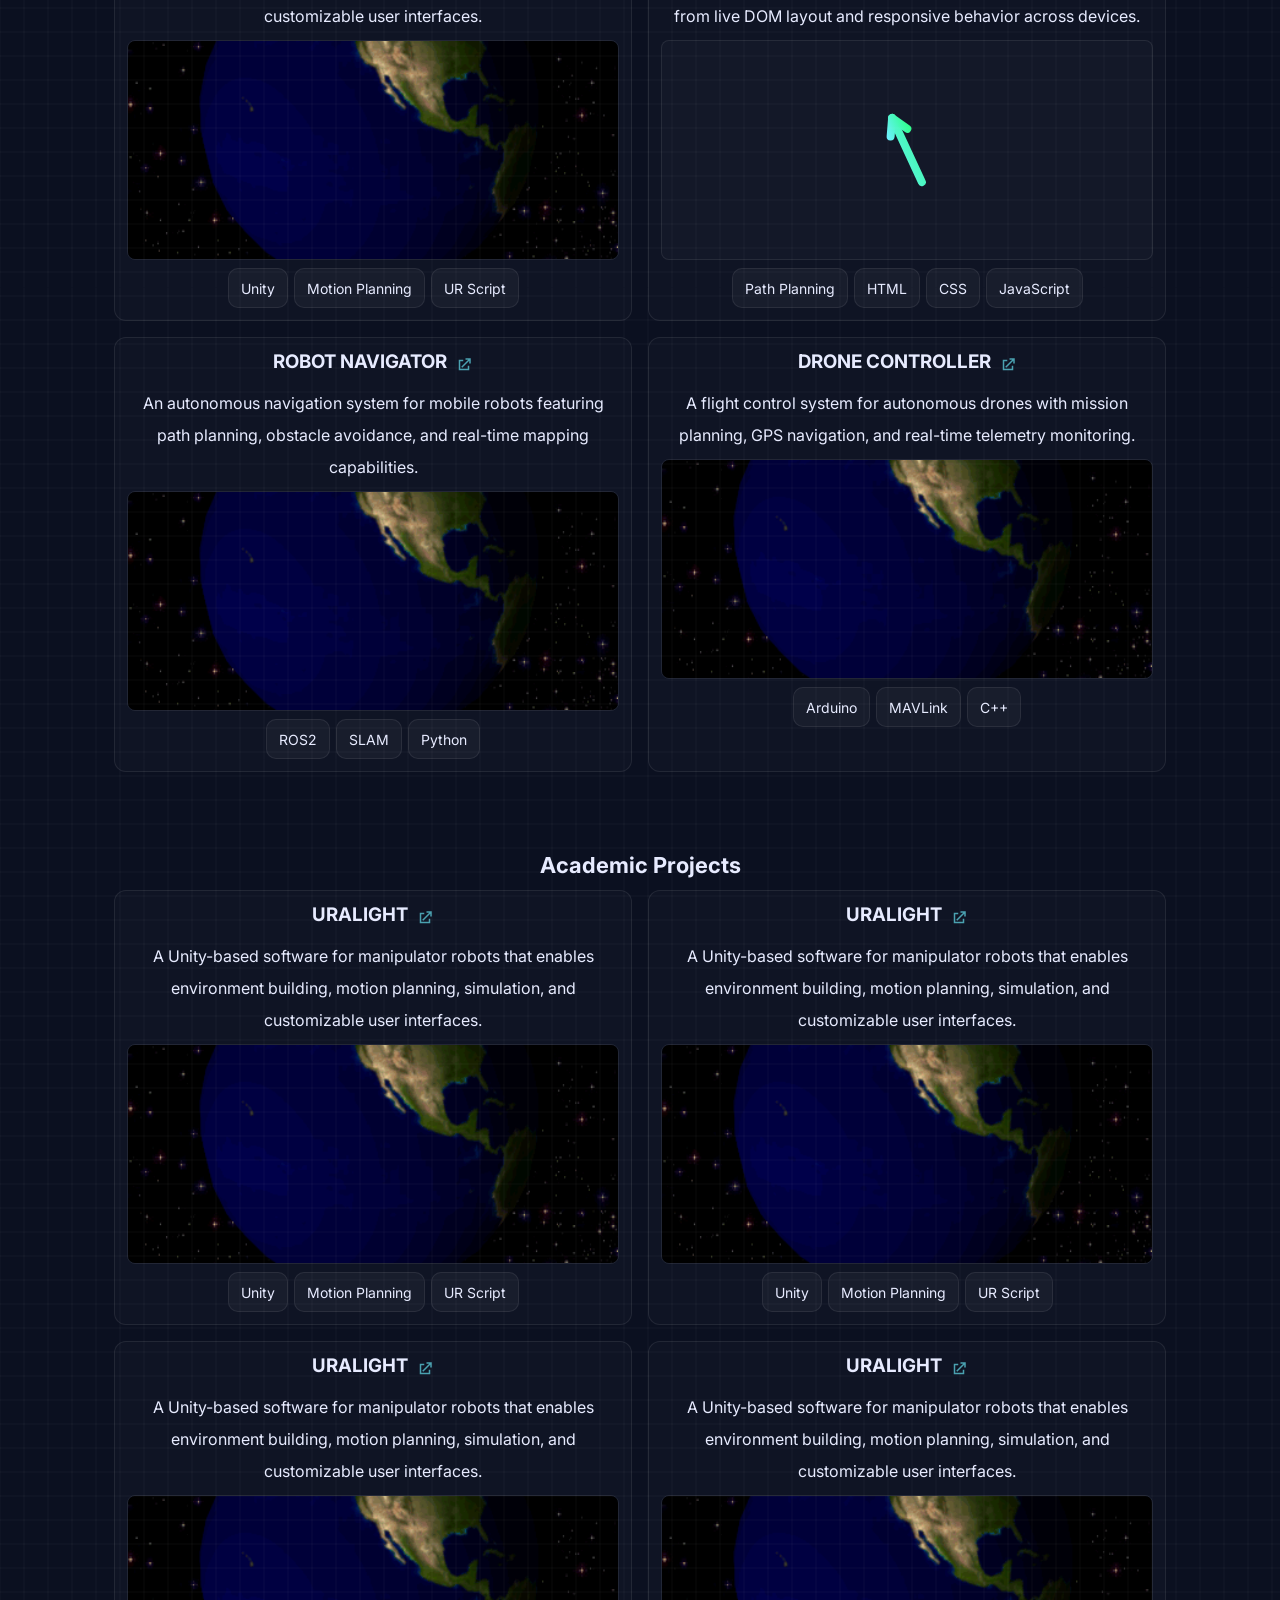
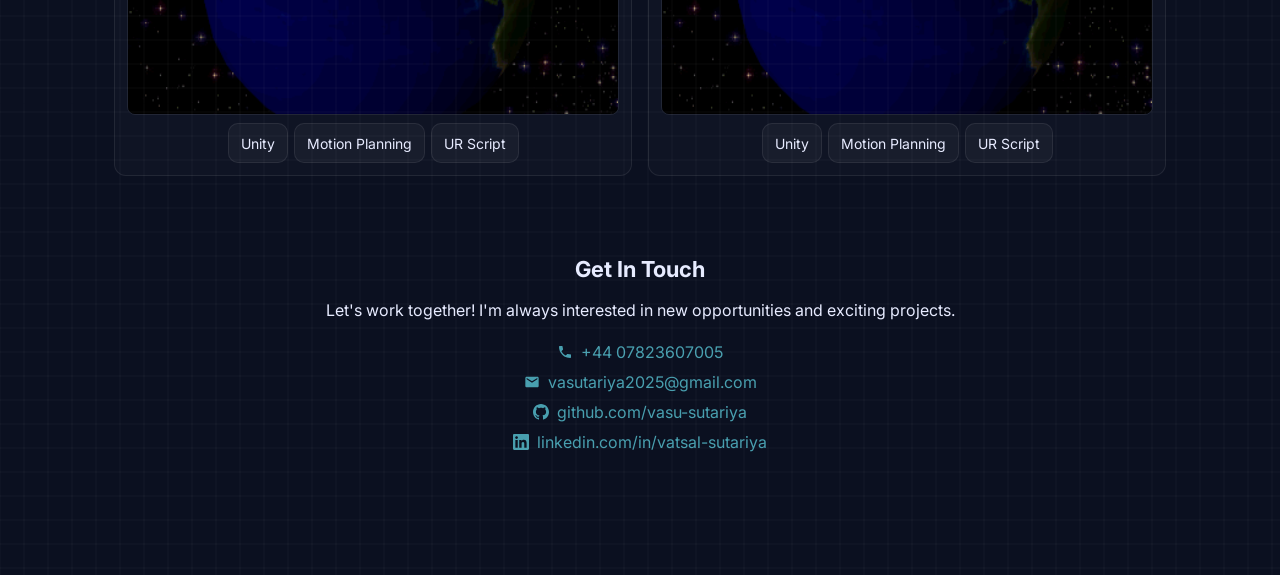
==== commit 5ba7f230: "minor bugs fixed" ====
--- a/index.html
+++ b/index.html
@@ -225,6 +225,12 @@
         <h2>Get In Touch</h2>
         <p>Let's work together! I'm always interested in new opportunities and exciting projects.</p>
         <ul class="contact-links">
+          <li><a href="tel:+4407823607005">
+            <svg width="16" height="16" viewBox="0 0 24 24" fill="currentColor">
+              <path d="M6.62 10.79c1.44 2.83 3.76 5.14 6.59 6.59l2.2-2.2c.27-.27.67-.36 1.02-.24 1.12.37 2.33.57 3.57.57.55 0 1 .45 1 1V20c0 .55-.45 1-1 1-9.39 0-17-7.61-17-17 0-.55.45-1 1-1h3.5c.55 0 1 .45 1 1 0 1.25.2 2.45.57 3.57.11.35.03.74-.25 1.02l-2.2 2.2z"/>
+            </svg>
+            +44 07823607005
+          </a></li>
           <li><a href="mailto:vasutariya2025@gmail.com">
             <svg width="16" height="16" viewBox="0 0 24 24" fill="currentColor">
               <path d="M20 4H4c-1.1 0-1.99.9-1.99 2L2 18c0 1.1.9 2 2 2h16c1.1 0 2-.9 2-2V6c0-1.1-.9-2-2-2zm0 4l-8 5-8-5V6l8 5 8-5v2z"/>
--- a/styles.css
+++ b/styles.css
@@ -1,472 +1,3 @@
-<<<<<<< HEAD
-/* Reset and Base Styles */
-* {
-    margin: 0;
-    padding: 0;
-    box-sizing: border-box;
-}
-
-body {
-    font-family: 'Inter', sans-serif;
-    line-height: 1.6;
-    color: #333;
-    overflow-x: hidden;
-}
-
-.container {
-    max-width: 1200px;
-    margin: 0 auto;
-    padding: 0 20px;
-}
-
-/* Navigation */
-.navbar {
-    position: fixed;
-    top: 0;
-    width: 100%;
-    background: rgba(255, 255, 255, 0.95);
-    backdrop-filter: blur(10px);
-    z-index: 1000;
-    padding: 1rem 0;
-    transition: all 0.3s ease;
-}
-
-.nav-container {
-    max-width: 1200px;
-    margin: 0 auto;
-    padding: 0 20px;
-    display: flex;
-    justify-content: space-between;
-    align-items: center;
-}
-
-.nav-logo a {
-    font-size: 1.5rem;
-    font-weight: 700;
-    color: #2563eb;
-    text-decoration: none;
-}
-
-.nav-menu {
-    display: flex;
-    list-style: none;
-    gap: 2rem;
-}
-
-.nav-link {
-    color: #333;
-    text-decoration: none;
-    font-weight: 500;
-    transition: color 0.3s ease;
-}
-
-.nav-link:hover {
-    color: #2563eb;
-}
-
-.hamburger {
-    display: none;
-    flex-direction: column;
-    cursor: pointer;
-}
-
-.bar {
-    width: 25px;
-    height: 3px;
-    background: #333;
-    margin: 3px 0;
-    transition: 0.3s;
-}
-
-/* Hero Section */
-.hero {
-    min-height: 100vh;
-    display: flex;
-    align-items: center;
-    background: linear-gradient(135deg, #667eea 0%, #764ba2 100%);
-    color: white;
-    padding-top: 80px;
-}
-
-.hero-container {
-    max-width: 1200px;
-    margin: 0 auto;
-    padding: 0 20px;
-    display: grid;
-    grid-template-columns: 1fr 1fr;
-    gap: 4rem;
-    align-items: center;
-}
-
-.hero-title {
-    font-size: 3.5rem;
-    font-weight: 700;
-    margin-bottom: 1rem;
-    line-height: 1.2;
-}
-
-.highlight {
-    color: #fbbf24;
-}
-
-.highlight-games {
-    background: linear-gradient(135deg, #fbbf24, #f59e0b);
-    color: #1f2937;
-    padding: 4px 8px;
-    border-radius: 6px;
-    font-weight: 600;
-    text-shadow: none;
-}
-
-.hero-subtitle {
-    font-size: 1.5rem;
-    margin-bottom: 1rem;
-    opacity: 0.9;
-}
-
-.hero-description {
-    font-size: 1.1rem;
-    margin-bottom: 2rem;
-    opacity: 0.8;
-    line-height: 1.8;
-}
-
-.hero-buttons {
-    display: flex;
-    gap: 1rem;
-}
-
-.btn {
-    padding: 12px 24px;
-    border-radius: 8px;
-    text-decoration: none;
-    font-weight: 600;
-    transition: all 0.3s ease;
-    display: inline-block;
-}
-
-.btn-primary {
-    background: #fbbf24;
-    color: #1f2937;
-}
-
-.btn-primary:hover {
-    background: #f59e0b;
-    transform: translateY(-2px);
-}
-
-.btn-secondary {
-    background: transparent;
-    color: white;
-    border: 2px solid white;
-}
-
-.btn-secondary:hover {
-    background: white;
-    color: #1f2937;
-    transform: translateY(-2px);
-}
-
-.hero-image {
-    display: flex;
-    justify-content: center;
-    align-items: center;
-}
-
-.profile-placeholder {
-    width: 300px;
-    height: 300px;
-    background: rgba(255, 255, 255, 0.1);
-    border-radius: 50%;
-    display: flex;
-    align-items: center;
-    justify-content: center;
-    font-size: 5rem;
-    color: rgba(255, 255, 255, 0.3);
-}
-
-/* Section Styles */
-section {
-    padding: 80px 0;
-}
-
-.section-title {
-    text-align: center;
-    font-size: 2.5rem;
-    font-weight: 700;
-    margin-bottom: 3rem;
-    color: #1f2937;
-}
-
-/* About Section */
-.about {
-    background: #f8fafc;
-}
-
-.about-content {
-    max-width: 800px;
-    margin: 0 auto;
-}
-
-.about-text p {
-    font-size: 1.1rem;
-    margin-bottom: 1.5rem;
-    line-height: 1.8;
-}
-
-.skills {
-    margin-top: 2rem;
-}
-
-.skills h3 {
-    font-size: 1.5rem;
-    margin-bottom: 1rem;
-    color: #1f2937;
-}
-
-.skill-tags {
-    display: flex;
-    flex-wrap: wrap;
-    gap: 0.5rem;
-}
-
-.skill-tag {
-    padding: 8px 16px;
-    border-radius: 20px;
-    font-size: 0.9rem;
-    font-weight: 500;
-    color: white;
-}
-
-.skill-language {
-    background: #2563eb;
-}
-
-.skill-software {
-    background: #059669;
-}
-
-/* Projects Section */
-.projects-grid {
-    display: grid;
-    grid-template-columns: repeat(auto-fit, minmax(350px, 1fr));
-    gap: 2rem;
-}
-
-.project-card {
-    background: white;
-    border-radius: 12px;
-    overflow: hidden;
-    box-shadow: 0 4px 6px rgba(0, 0, 0, 0.1);
-    transition: transform 0.3s ease, box-shadow 0.3s ease;
-}
-
-.project-card:hover {
-    transform: translateY(-5px);
-    box-shadow: 0 10px 25px rgba(0, 0, 0, 0.15);
-}
-
-.project-image {
-    height: 200px;
-    background: linear-gradient(135deg, #667eea 0%, #764ba2 100%);
-    display: flex;
-    align-items: center;
-    justify-content: center;
-    font-size: 3rem;
-    color: white;
-}
-
-.project-content {
-    padding: 1.5rem;
-}
-
-.project-content h3 {
-    font-size: 1.3rem;
-    margin-bottom: 0.5rem;
-    color: #1f2937;
-}
-
-.project-content p {
-    color: #6b7280;
-    margin-bottom: 1rem;
-    line-height: 1.6;
-}
-
-.project-tech {
-    display: flex;
-    flex-wrap: wrap;
-    gap: 0.5rem;
-    margin-bottom: 1rem;
-}
-
-.project-tech span {
-    background: #e5e7eb;
-    color: #374151;
-    padding: 4px 8px;
-    border-radius: 4px;
-    font-size: 0.8rem;
-    font-weight: 500;
-}
-
-.project-links {
-    display: flex;
-    gap: 1rem;
-}
-
-.project-link {
-    color: #2563eb;
-    text-decoration: none;
-    font-weight: 500;
-    font-size: 0.9rem;
-    transition: color 0.3s ease;
-}
-
-.project-link:hover {
-    color: #1d4ed8;
-}
-
-/* Contact Section */
-.contact {
-    background: #f8fafc;
-}
-
-.contact-content {
-    display: grid;
-    grid-template-columns: 1fr 1fr;
-    gap: 4rem;
-    max-width: 1000px;
-    margin: 0 auto;
-}
-
-.contact-info h3 {
-    font-size: 1.8rem;
-    margin-bottom: 1rem;
-    color: #1f2937;
-}
-
-.contact-info p {
-    font-size: 1.1rem;
-    margin-bottom: 2rem;
-    color: #6b7280;
-}
-
-.contact-links {
-    display: flex;
-    flex-direction: column;
-    gap: 1rem;
-}
-
-.contact-link {
-    display: flex;
-    align-items: center;
-    gap: 0.5rem;
-    color: #2563eb;
-    text-decoration: none;
-    font-weight: 500;
-    transition: color 0.3s ease;
-}
-
-.contact-link:hover {
-    color: #1d4ed8;
-}
-
-.contact-form {
-    display: flex;
-    flex-direction: column;
-    gap: 1rem;
-}
-
-.form-group input,
-.form-group textarea {
-    width: 100%;
-    padding: 12px;
-    border: 2px solid #e5e7eb;
-    border-radius: 8px;
-    font-size: 1rem;
-    transition: border-color 0.3s ease;
-}
-
-.form-group input:focus,
-.form-group textarea:focus {
-    outline: none;
-    border-color: #2563eb;
-}
-
-/* Footer */
-.footer {
-    background: #1f2937;
-    color: white;
-    text-align: center;
-    padding: 2rem 0;
-}
-
-/* Responsive Design */
-@media (max-width: 768px) {
-    .hamburger {
-        display: flex;
-    }
-
-    .nav-menu {
-        position: fixed;
-        left: -100%;
-        top: 70px;
-        flex-direction: column;
-        background-color: white;
-        width: 100%;
-        text-align: center;
-        transition: 0.3s;
-        box-shadow: 0 10px 27px rgba(0, 0, 0, 0.05);
-        padding: 2rem 0;
-    }
-
-    .nav-menu.active {
-        left: 0;
-    }
-
-    .hero-container {
-        grid-template-columns: 1fr;
-        text-align: center;
-        gap: 2rem;
-    }
-
-    .hero-title {
-        font-size: 2.5rem;
-    }
-
-    .hero-buttons {
-        justify-content: center;
-        flex-wrap: wrap;
-    }
-
-    .contact-content {
-        grid-template-columns: 1fr;
-        gap: 2rem;
-    }
-
-    .projects-grid {
-        grid-template-columns: 1fr;
-    }
-
-    .section-title {
-        font-size: 2rem;
-    }
-}
-
-@media (max-width: 480px) {
-    .hero-title {
-        font-size: 2rem;
-    }
-
-    .hero-subtitle {
-        font-size: 1.2rem;
-    }
-
-    .btn {
-        padding: 10px 20px;
-        font-size: 0.9rem;
-    }
-}
-=======
 :root{
   --bg:#0b1020;
   --fg:#e7ebff;
@@ -592,4 +123,3 @@
 }
 
 
->>>>>>> blacky
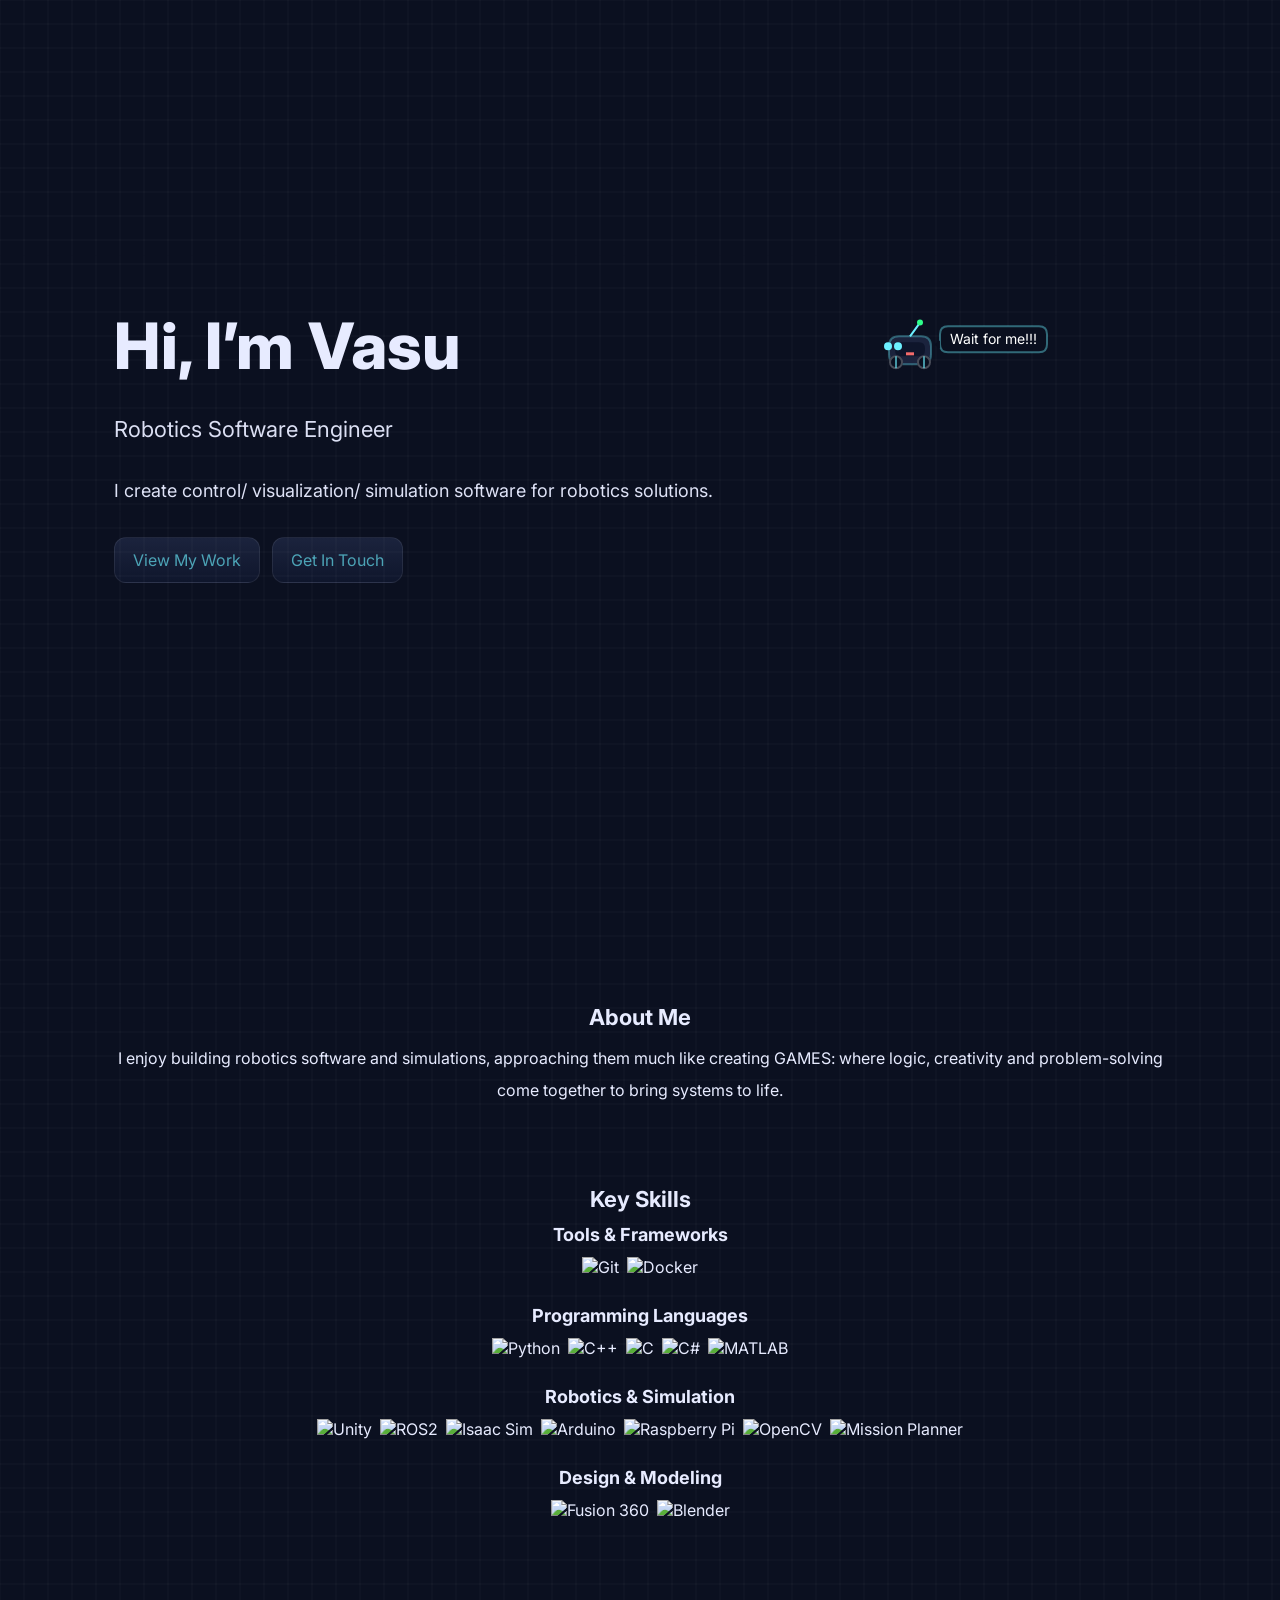
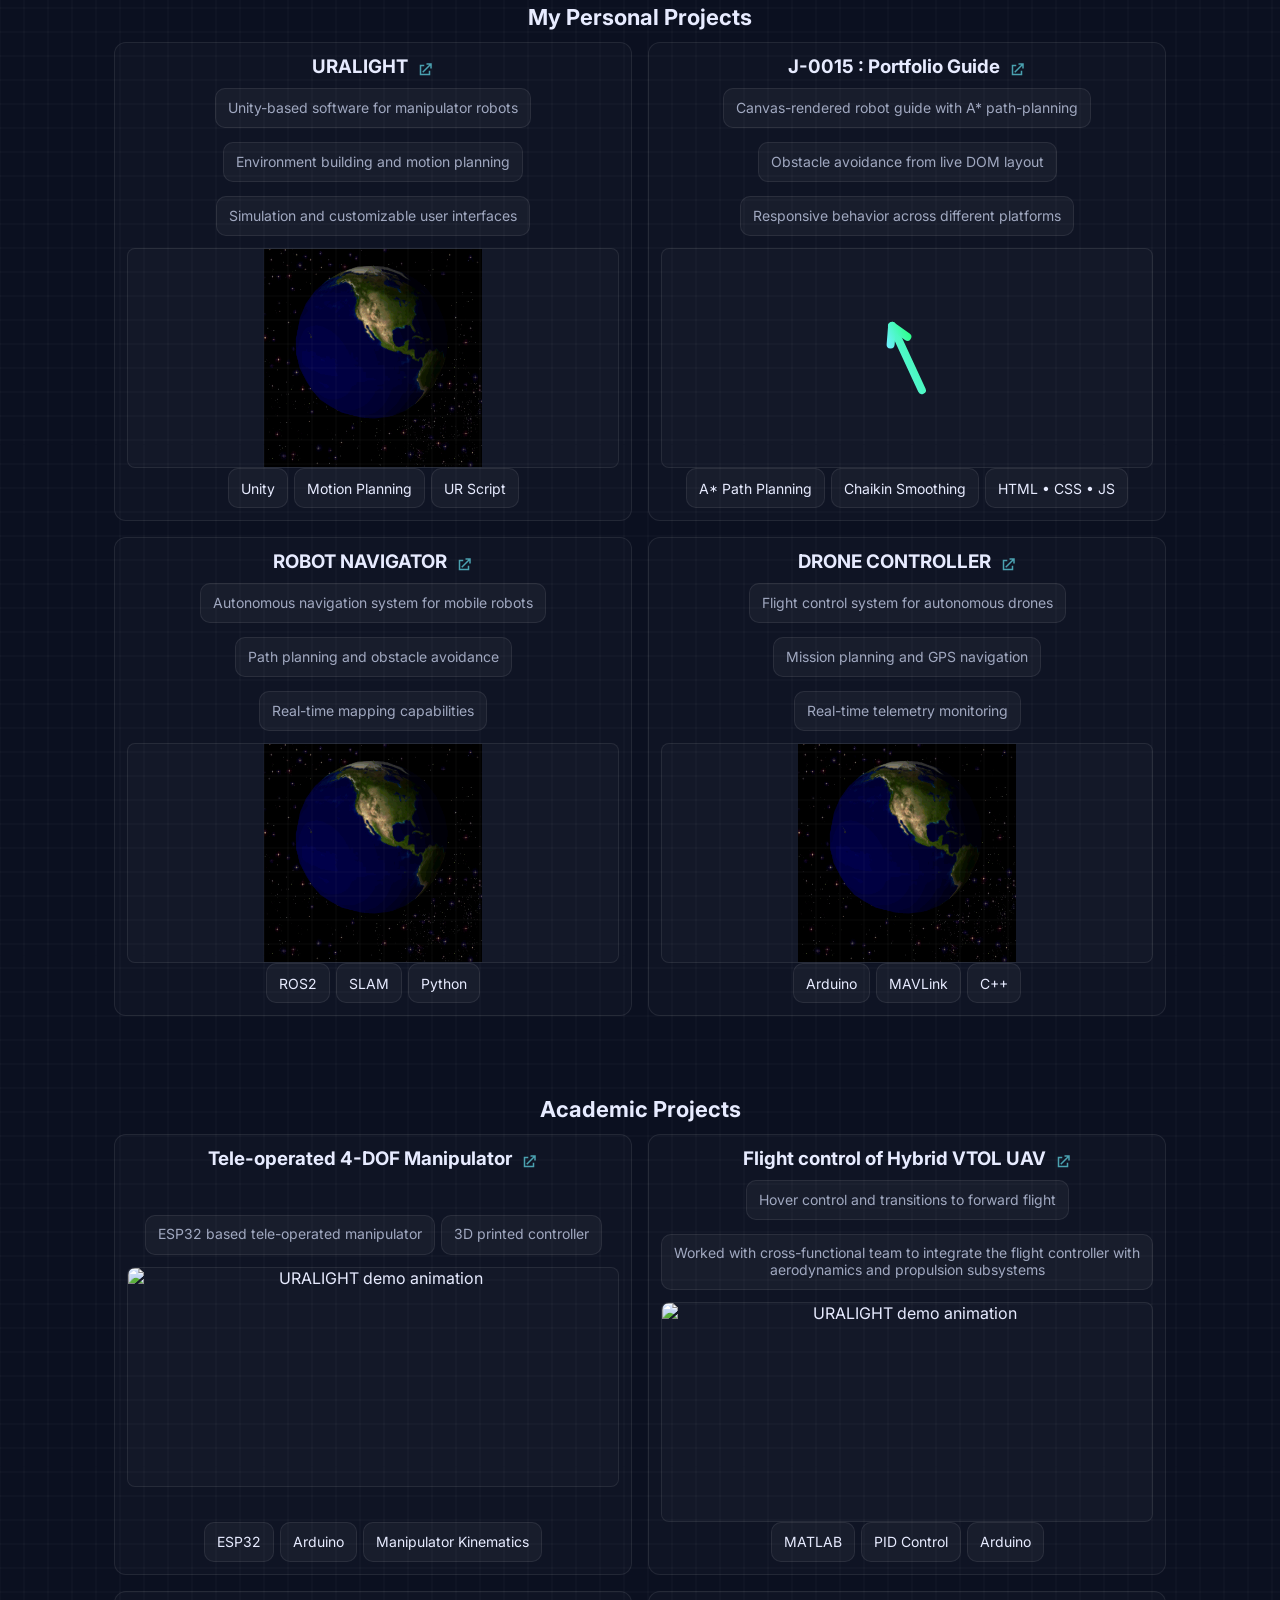
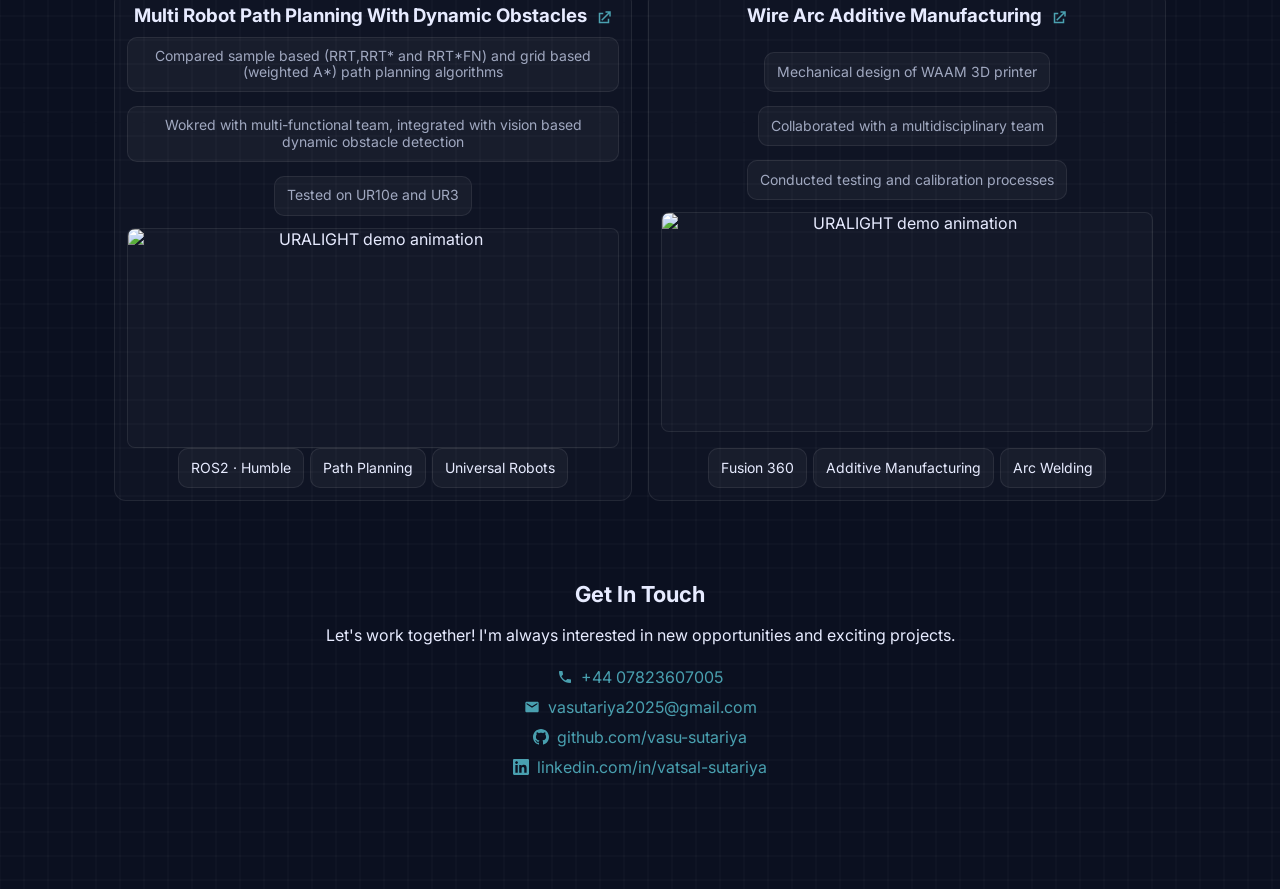
==== commit b5fc9272: "Initial commit - current version only" ====
--- a/index.html
+++ b/index.html
@@ -31,22 +31,56 @@
 
       <section id="about" class="section">
         <h2>About Me</h2>
-        <p>I enjoy building robotics software and simulations, approaching them much like creating games: where logic, creativity and problem-solving come together to bring systems to life.</p>
+        <p>I enjoy building robotics software and simulations, approaching them much like creating GAMES: where logic, creativity and problem-solving come together to bring systems to life.</p>
       </section>
 
       <section id="skills" class="section">
-        <h2>Skills & Technologies</h2>
-        <ul class="skills">
-          <li><span class="badge">C++</span></li>
-          <li><span class="badge">Python</span></li>
-          <li><span class="badge">Version Control (Git)</span></li>
-          <li><span class="badge">Unity</span></li>
-          <li><span class="badge">ROS2 • Gazebo</span></li>
-          <li><span class="badge">Isaac Sim</span></li>
-          <li><span class="badge">Mission Planner • MAVLink</span></li>
-          <li><span class="badge">Fusion 360</span></li>
-          <li><span class="badge">Blender</span></li>
-        </ul>
+        <h2>Key Skills</h2>
+        <div class="skills-categories">
+
+          <div class="skill-category">
+            <h3>Tools & Frameworks</h3>
+            <div class="skill-badges">
+              <img src="https://img.shields.io/badge/-Git-black?style=flat-square&logo=git" alt="Git">
+              <img src="https://img.shields.io/badge/-Docker-black?style=flat-square&logo=docker" alt="Docker">
+            </div>
+          </div>
+
+
+          <div class="skill-category">
+            <h3>Programming Languages</h3>
+            <div class="skill-badges">
+              <img src="https://img.shields.io/badge/-Python-black?style=flat-square&logo=python" alt="Python">
+              <img src="https://img.shields.io/badge/-C++-black?style=flat-square&logo=c%2B%2B" alt="C++">
+              <img src="https://img.shields.io/badge/-C-black?style=flat-square&logo=c" alt="C">
+              <img src="https://img.shields.io/badge/-C%23-black?style=flat-square&logo=c-sharp" alt="C#">
+              <img src="https://img.shields.io/badge/-MATLAB-black?style=flat-square&logo=mathworks" alt="MATLAB">
+            </div>
+          </div>
+          
+          <div class="skill-category">
+            <h3>Robotics & Simulation</h3>
+            <div class="skill-badges">
+              <img src="https://img.shields.io/badge/-Unity-black?style=flat-square&logo=unity" alt="Unity">
+              <img src="https://img.shields.io/badge/-ROS2-black?style=flat-square&logo=ros" alt="ROS2">
+              <img src="https://img.shields.io/badge/-Isaac%20Sim-black?style=flat-square&logo=nvidia" alt="Isaac Sim">
+              <img src="https://img.shields.io/badge/-Arduino-black?style=flat-square&logo=arduino" alt="Arduino">
+              <img src="https://img.shields.io/badge/-Raspberry%20Pi-black?style=flat-square&logo=raspberry-pi" alt="Raspberry Pi">
+              <img src="https://img.shields.io/badge/-OpenCV-black?style=flat-square&logo=opencv" alt="OpenCV">
+              <img src="https://img.shields.io/badge/-Mission%20Planner-black?style=flat-square&logo=ardupilot" alt="Mission Planner">
+            </div>
+          </div>
+          
+          
+          
+          <div class="skill-category">
+            <h3>Design & Modeling</h3>
+            <div class="skill-badges">
+              <img src="https://img.shields.io/badge/-Fusion%20360-black?style=flat-square&logo=autodesk" alt="Fusion 360">
+              <img src="https://img.shields.io/badge/-Blender-black?style=flat-square&logo=blender" alt="Blender">
+            </div>
+          </div>
+        </div>
       </section>
 
       <section id="projects" class="section">
@@ -62,7 +96,11 @@
                 </svg>
               </a>
             </div>
-            <p>A Unity-based software for manipulator robots that enables environment building, motion planning, simulation, and customizable user interfaces.</p>
+            <ul class="project-bullets">
+              <li>Unity-based software for manipulator robots</li>
+              <li>Environment building and motion planning</li>
+              <li>Simulation and customizable user interfaces</li>
+            </ul>
             <img class="project-thumb" src="images/uralight-demo.gif" alt="URALIGHT demo animation" loading="lazy">
             <ul>
               <li>Unity</li>
@@ -72,7 +110,7 @@
           </article>
           <article class="project">
             <div class="project-title">
-              <h3>Interactive Portfolio Webpage</h3>
+              <h3>J-0015 : Portfolio Guide</h3>
               <a class="project-link" href="https://github.com/vasu-sutariya/vatsal-sutariya" aria-label="Open project link" rel="noopener" target="_blank">
                 <svg width="18" height="18" viewBox="0 0 24 24" fill="currentColor" aria-hidden="true">
                   <path d="M14 3h7v7h-2V6.414l-9.293 9.293-1.414-1.414L17.586 5H14V3z"/>
@@ -80,7 +118,11 @@
                 </svg>
               </a>
             </div>
-            <p>An interactive robotics-themed web portfolio with a canvas-rendered robot guide with A* path-planning, obstacle avoidance from live DOM layout and responsive behavior across devices.</p>
+            <ul class="project-bullets">
+              <li>Canvas-rendered robot guide with A* path-planning</li>
+              <li>Obstacle avoidance from live DOM layout</li>
+              <li>Responsive behavior across different platforms</li>
+            </ul>
             <div class="project-arrow" id="project-arrow" aria-hidden="true">
               <svg width="100" height="100" viewBox="0 0 100 100" fill="none" xmlns="http://www.w3.org/2000/svg">
                 <defs>
@@ -96,10 +138,9 @@
               </svg>
             </div>
             <ul>
-              <li>Path Planning</li>
-              <li>HTML</li>
-              <li>CSS</li>
-              <li>JavaScript</li>
+              <li>A* Path Planning</li>
+              <li>Chaikin Smoothing</li>
+              <li>HTML • CSS • JS</li>
             </ul>
           </article>
           <article class="project">
@@ -112,7 +153,11 @@
                 </svg>
               </a>
             </div>
-            <p>An autonomous navigation system for mobile robots featuring path planning, obstacle avoidance, and real-time mapping capabilities.</p>
+            <ul class="project-bullets">
+              <li>Autonomous navigation system for mobile robots</li>
+              <li>Path planning and obstacle avoidance</li>
+              <li>Real-time mapping capabilities</li>
+            </ul>
             <img class="project-thumb" src="images/uralight-demo.gif" alt="Robot Navigator demo" loading="lazy">
             <ul>
               <li>ROS2</li>
@@ -130,7 +175,11 @@
                 </svg>
               </a>
             </div>
-            <p>A flight control system for autonomous drones with mission planning, GPS navigation, and real-time telemetry monitoring.</p>
+            <ul class="project-bullets">
+              <li>Flight control system for autonomous drones</li>
+              <li>Mission planning and GPS navigation</li>
+              <li>Real-time telemetry monitoring</li>
+            </ul>
             <img class="project-thumb" src="images/uralight-demo.gif" alt="Drone Controller demo" loading="lazy">
             <ul>
               <li>Arduino</li>
@@ -146,74 +195,89 @@
         <div class="projects">
           <article class="project">
             <div class="project-title">
-              <h3>URALIGHT</h3>
-              <a class="project-link" href="#" aria-label="Open project link" rel="noopener" target="_blank">
-                <svg width="18" height="18" viewBox="0 0 24 24" fill="currentColor" aria-hidden="true">
-                  <path d="M14 3h7v7h-2V6.414l-9.293 9.293-1.414-1.414L17.586 5H14V3z"/>
-                  <path d="M5 5h6v2H7v10h10v-4h2v6H5V5z"/>
-                </svg>
-              </a>
-            </div>
-            <p>A Unity-based software for manipulator robots that enables environment building, motion planning, simulation, and customizable user interfaces.</p>
-            <img class="project-thumb" src="images/uralight-demo.gif" alt="URALIGHT demo animation" loading="lazy">
-            <ul>
-              <li>Unity</li>
-              <li>Motion Planning</li>
-              <li>UR Script</li>
-            </ul>
-          </article>
-          <article class="project">
-            <div class="project-title">
-              <h3>URALIGHT</h3>
-              <a class="project-link" href="#" aria-label="Open project link" rel="noopener" target="_blank">
-                <svg width="18" height="18" viewBox="0 0 24 24" fill="currentColor" aria-hidden="true">
-                  <path d="M14 3h7v7h-2V6.414l-9.293 9.293-1.414-1.414L17.586 5H14V3z"/>
-                  <path d="M5 5h6v2H7v10h10v-4h2v6H5V5z"/>
-                </svg>
-              </a>
-            </div>
-            <p>A Unity-based software for manipulator robots that enables environment building, motion planning, simulation, and customizable user interfaces.</p>
-            <img class="project-thumb" src="images/uralight-demo.gif" alt="URALIGHT demo animation" loading="lazy">
-            <ul>
-              <li>Unity</li>
-              <li>Motion Planning</li>
-              <li>UR Script</li>
-            </ul>
-          </article>
-          <article class="project">
-            <div class="project-title">
-              <h3>URALIGHT</h3>
-              <a class="project-link" href="#" aria-label="Open project link" rel="noopener" target="_blank">
-                <svg width="18" height="18" viewBox="0 0 24 24" fill="currentColor" aria-hidden="true">
-                  <path d="M14 3h7v7h-2V6.414l-9.293 9.293-1.414-1.414L17.586 5H14V3z"/>
-                  <path d="M5 5h6v2H7v10h10v-4h2v6H5V5z"/>
-                </svg>
-              </a>
-            </div>
-            <p>A Unity-based software for manipulator robots that enables environment building, motion planning, simulation, and customizable user interfaces.</p>
-            <img class="project-thumb" src="images/uralight-demo.gif" alt="URALIGHT demo animation" loading="lazy">
-            <ul>
-              <li>Unity</li>
-              <li>Motion Planning</li>
-              <li>UR Script</li>
-            </ul>
-          </article>
-          <article class="project">
-            <div class="project-title">
-              <h3>URALIGHT</h3>
-              <a class="project-link" href="#" aria-label="Open project link" rel="noopener" target="_blank">
-                <svg width="18" height="18" viewBox="0 0 24 24" fill="currentColor" aria-hidden="true">
-                  <path d="M14 3h7v7h-2V6.414l-9.293 9.293-1.414-1.414L17.586 5H14V3z"/>
-                  <path d="M5 5h6v2H7v10h10v-4h2v6H5V5z"/>
-                </svg>
-              </a>
-            </div>
-            <p>A Unity-based software for manipulator robots that enables environment building, motion planning, simulation, and customizable user interfaces.</p>
-            <img class="project-thumb" src="images/uralight-demo.gif" alt="URALIGHT demo animation" loading="lazy">
-            <ul>
-              <li>Unity</li>
-              <li>Motion Planning</li>
-              <li>UR Script</li>
+              <h3>Tele-operated 4-DOF Manipulator</h3>
+              <a class="project-link" href="https://youtu.be/OflsJSTHff8" aria-label="Open project link" rel="noopener" target="_blank">
+                <svg width="18" height="18" viewBox="0 0 24 24" fill="currentColor" aria-hidden="true">
+                  <path d="M14 3h7v7h-2V6.414l-9.293 9.293-1.414-1.414L17.586 5H14V3z"/>
+                  <path d="M5 5h6v2H7v10h10v-4h2v6H5V5z"/>
+                </svg>
+              </a>
+            </div>
+            <ul class="project-bullets">
+              <li>ESP32 based tele-operated manipulator</li>
+              <li>3D printed controller</li>
+            </ul>
+            <img class="project-thumb" src="images/TELE.gif" alt="URALIGHT demo animation" loading="lazy">
+            <ul>
+              <li>ESP32</li>
+              <li>Arduino</li>
+              <li>Manipulator Kinematics</li>
+            </ul>
+          </article>
+          <article class="project">
+            <div class="project-title">
+              <h3>Flight control of Hybrid VTOL UAV</h3>
+              <a class="project-link" href="https://youtu.be/_KzFE6fZRM4" aria-label="Open project link" rel="noopener" target="_blank">
+                <svg width="18" height="18" viewBox="0 0 24 24" fill="currentColor" aria-hidden="true">
+                  <path d="M14 3h7v7h-2V6.414l-9.293 9.293-1.414-1.414L17.586 5H14V3z"/>
+                  <path d="M5 5h6v2H7v10h10v-4h2v6H5V5z"/>
+                </svg>
+              </a>
+            </div>
+            <ul class="project-bullets">
+              <li>Hover control and transitions to forward flight</li>
+              <li>Worked with cross-functional team to integrate the flight controller with aerodynamics and propulsion subsystems</li>
+              
+            </ul>
+            <img class="project-thumb" src="images/VTOL.gif" alt="URALIGHT demo animation" loading="lazy">
+            <ul>
+              <li>MATLAB</li>
+              <li>PID Control</li>
+              <li>Arduino</li>
+            </ul>
+          </article>
+          <article class="project">
+            <div class="project-title">
+              <h3>Multi Robot Path Planning With Dynamic Obstacles</h3>
+              <a class="project-link" href="https://github.com/vasu-sutariya/Multi-Robot-Path-Planning-With-Dynamic-Obstacles/tree/main" aria-label="Open project link" rel="noopener" target="_blank">
+                <svg width="18" height="18" viewBox="0 0 24 24" fill="currentColor" aria-hidden="true">
+                  <path d="M14 3h7v7h-2V6.414l-9.293 9.293-1.414-1.414L17.586 5H14V3z"/>
+                  <path d="M5 5h6v2H7v10h10v-4h2v6H5V5z"/>
+                </svg>
+              </a>
+            </div>
+            <ul class="project-bullets">
+              <li>Compared sample based (RRT,RRT* and RRT*FN) and grid based (weighted A*) path planning algorithms</li>
+              <li>Wokred with multi-functional team, integrated with vision based dynamic obstacle detection</li>
+              <li>Tested on UR10e and UR3</li>
+            </ul>
+            <img class="project-thumb" src="images/BOW.gif" alt="URALIGHT demo animation" loading="lazy">
+            <ul>
+              <li>ROS2 · Humble</li>
+              <li>Path Planning</li>
+              <li>Universal Robots</li>
+            </ul>
+          </article>
+          <article class="project">
+            <div class="project-title">
+              <h3>Wire Arc Additive Manufacturing</h3>
+              <a class="project-link" href="https://youtu.be/rFh5HEfxG7A" aria-label="Open project link" rel="noopener" target="_blank">
+                <svg width="18" height="18" viewBox="0 0 24 24" fill="currentColor" aria-hidden="true">
+                  <path d="M14 3h7v7h-2V6.414l-9.293 9.293-1.414-1.414L17.586 5H14V3z"/>
+                  <path d="M5 5h6v2H7v10h10v-4h2v6H5V5z"/>
+                </svg>
+              </a>
+            </div>
+            <ul class="project-bullets">
+              <li>Mechanical design of WAAM 3D printer</li>
+              <li>Collaborated with a multidisciplinary team </li>
+              <li>Conducted testing and calibration processes</li>
+            </ul>
+            <img class="project-thumb" src="images/WAAM.gif" alt="URALIGHT demo animation" loading="lazy">
+            <ul>
+              <li>Fusion 360</li>
+              <li>Additive Manufacturing</li>
+              <li>Arc Welding</li>
             </ul>
           </article>
         </div>
--- a/styles.css
+++ b/styles.css
@@ -53,8 +53,8 @@
 .section#hero p{max-width:780px;font-size:18px;color:var(--fg);opacity:0.96;line-height:2}
 .card{background:transparent;border:none;border-radius:0;padding:0;box-shadow:none}
 .card:hover{border-color:transparent}
-.project{padding:12px;border:1px solid var(--stroke);border-radius:12px;background:rgba(255,255,255,0.02)}
-.project-thumb{width:100%;height:220px;object-fit:cover;display:block;border-radius:8px;margin-top:8px;border:1px solid var(--stroke)}
+.project{padding:12px;border:1px solid var(--stroke);border-radius:12px;background:rgba(255,255,255,0.02);display:flex;flex-direction:column;min-height:400px}
+.project-thumb{width:100%;height:220px;object-fit:contain;display:block;border-radius:8px;margin-top:8px;border:1px solid var(--stroke);background:rgba(255,255,255,0.02)}
 .project-arrow{width:100%;height:220px;display:flex;align-items:center;justify-content:center;border-radius:8px;margin-top:8px;border:1px solid var(--stroke);background:rgba(255,255,255,0.02)}
 .project-title{display:flex;align-items:center;justify-content:center;gap:8px}
 .project-title h3{margin:0}
@@ -90,12 +90,19 @@
 
 .skills{display:grid;grid-template-columns:repeat(3,minmax(0,1fr));gap:12px;margin:0;padding-left:0;justify-items:stretch}
 .skills li .badge{width:100%}
+
+.skills-categories{display:flex;flex-direction:column;gap:24px;margin:0;padding:0}
+.skill-category h3{margin:0 0 12px 0;font-size:18px;color:var(--fg);text-align:center}
+.skill-badges{display:flex;flex-wrap:wrap;gap:8px;justify-content:center;align-items:center}
+.skill-badges img{height:24px;width:auto}
 .projects{display:grid;grid-template-columns:repeat(2,minmax(0,1fr));gap:16px}
 .project h3{margin:0 0 6px 0}
-.project ul{display:flex;flex-wrap:wrap;gap:6px;margin:8px 0 0 0;padding-left:0;justify-content:center}
+.project ul{display:flex;flex-wrap:wrap;gap:6px;margin:8px 0 0 0;padding-left:0;justify-content:center;margin-top:auto}
 .project ul li{list-style:none;display:inline-flex;align-items:center;justify-content:center;padding:10px 12px;min-height:40px;border-radius:10px;border:1px solid var(--stroke);background:rgba(255,255,255,0.04);font-size:14px;text-align:center}
 .project .actions{margin-top:10px;justify-content:center}
 .project p{text-align:center}
+.project-bullets{list-style:none;margin:8px 0 0 0;padding-left:0;text-align:center}
+.project-bullets li{margin:4px 0;color:var(--muted);font-size:14px;line-height:1.2}
 button,a{transition:filter .2s ease, background-color .2s ease, color .2s ease}
 button:focus-visible,a:focus-visible{outline:2px solid var(--accent);outline-offset:3px;border-radius:8px}
 
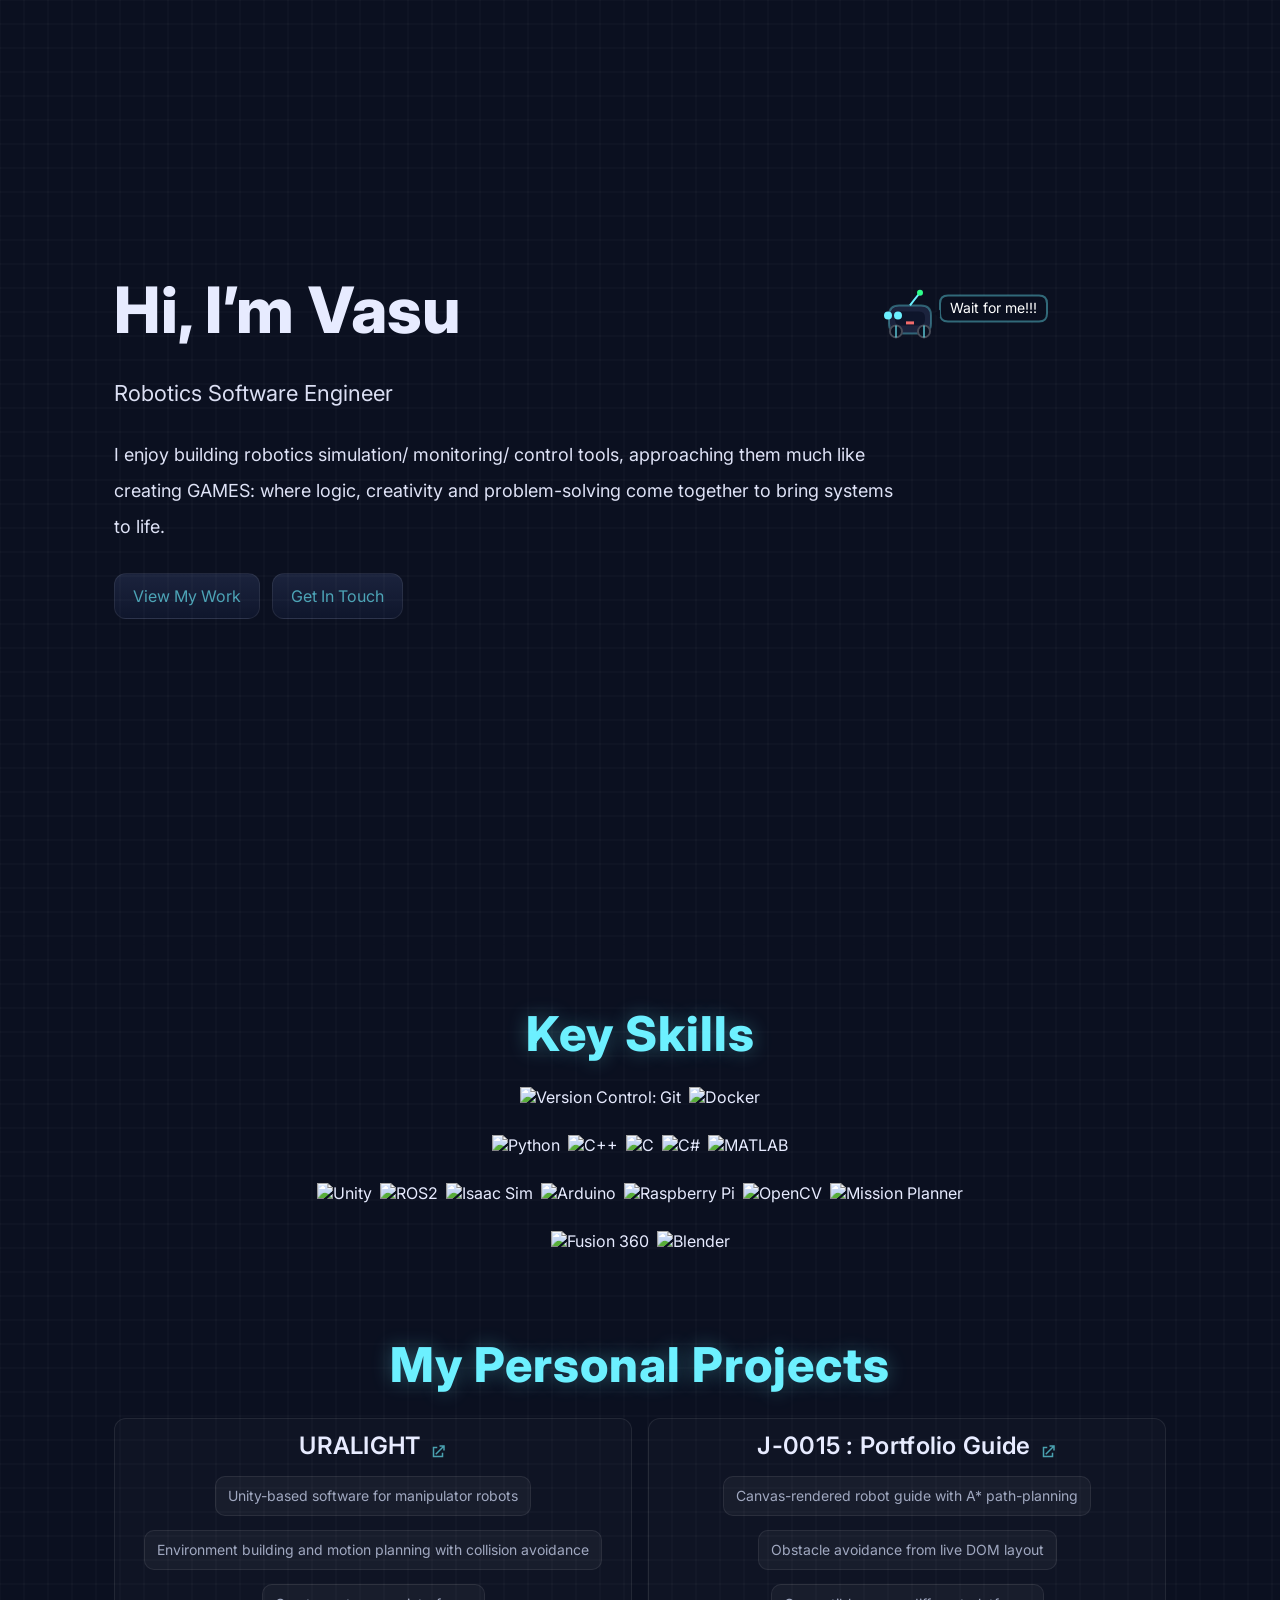
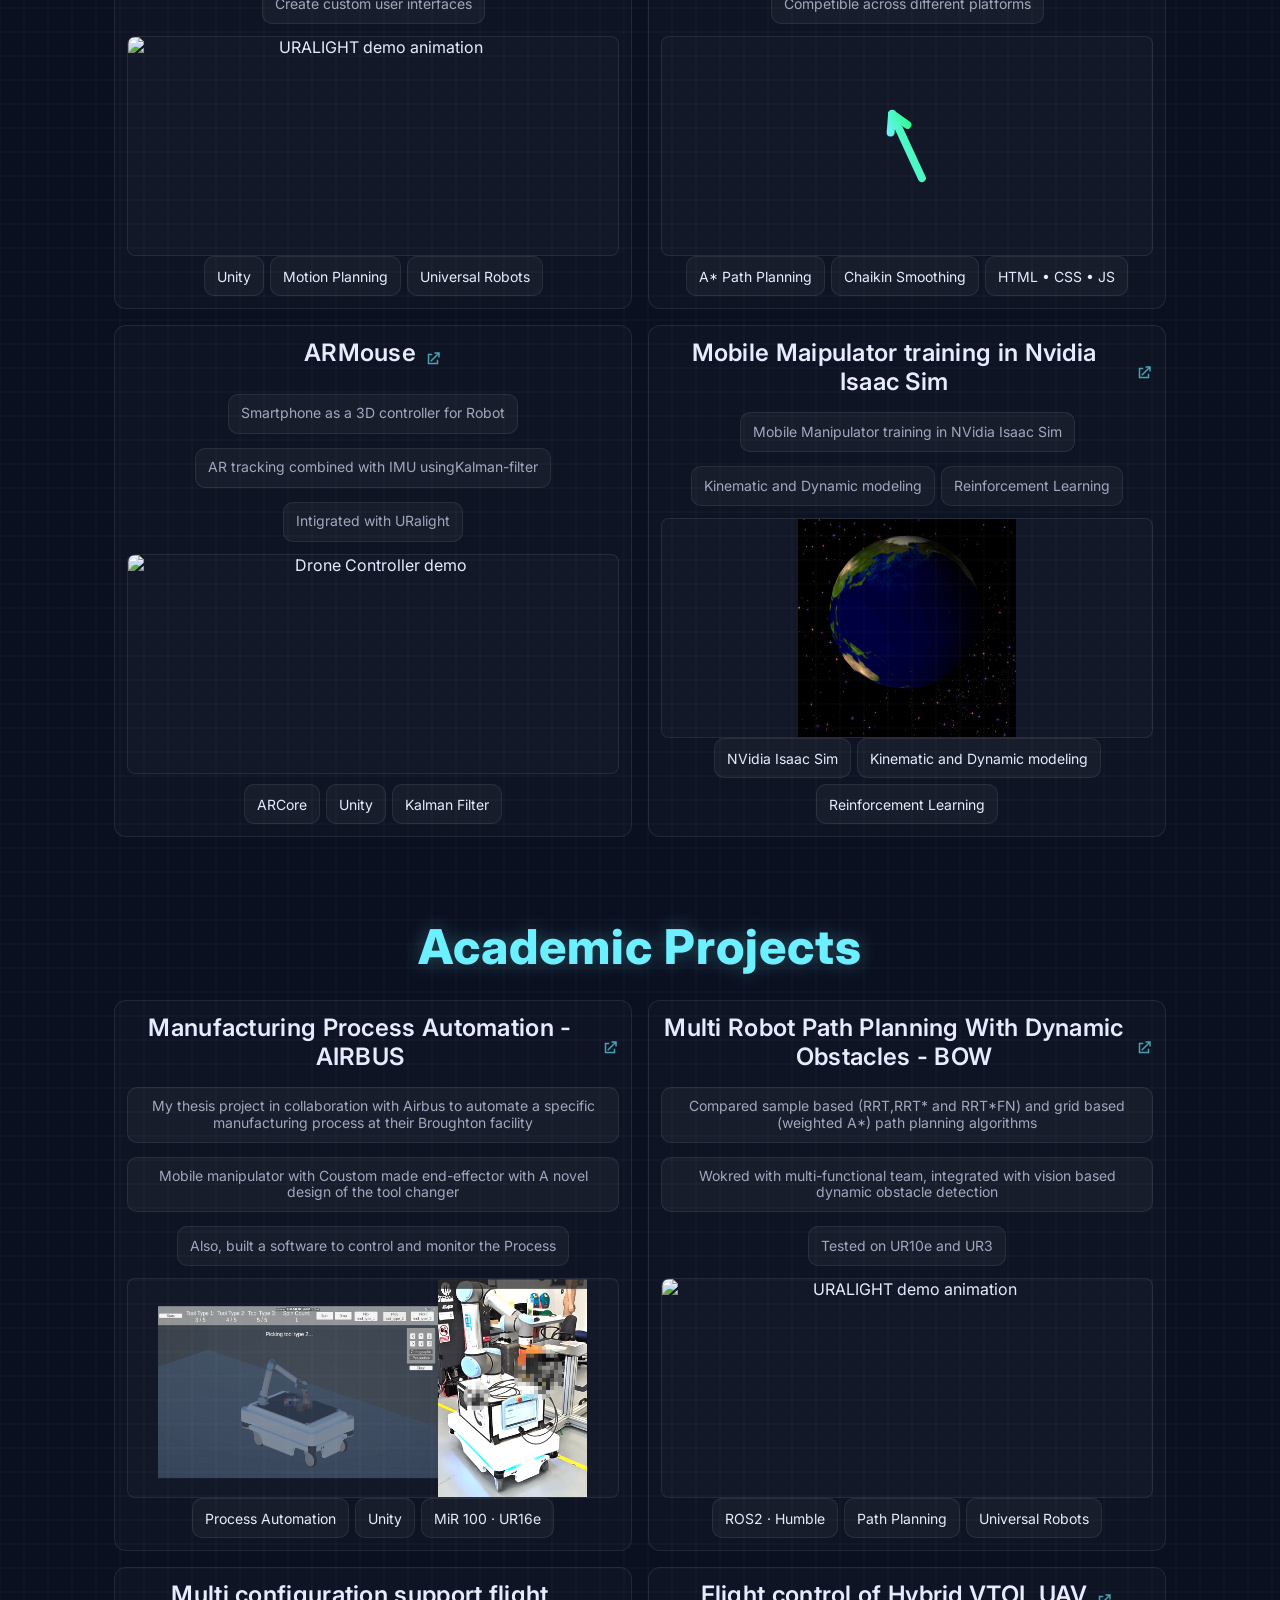
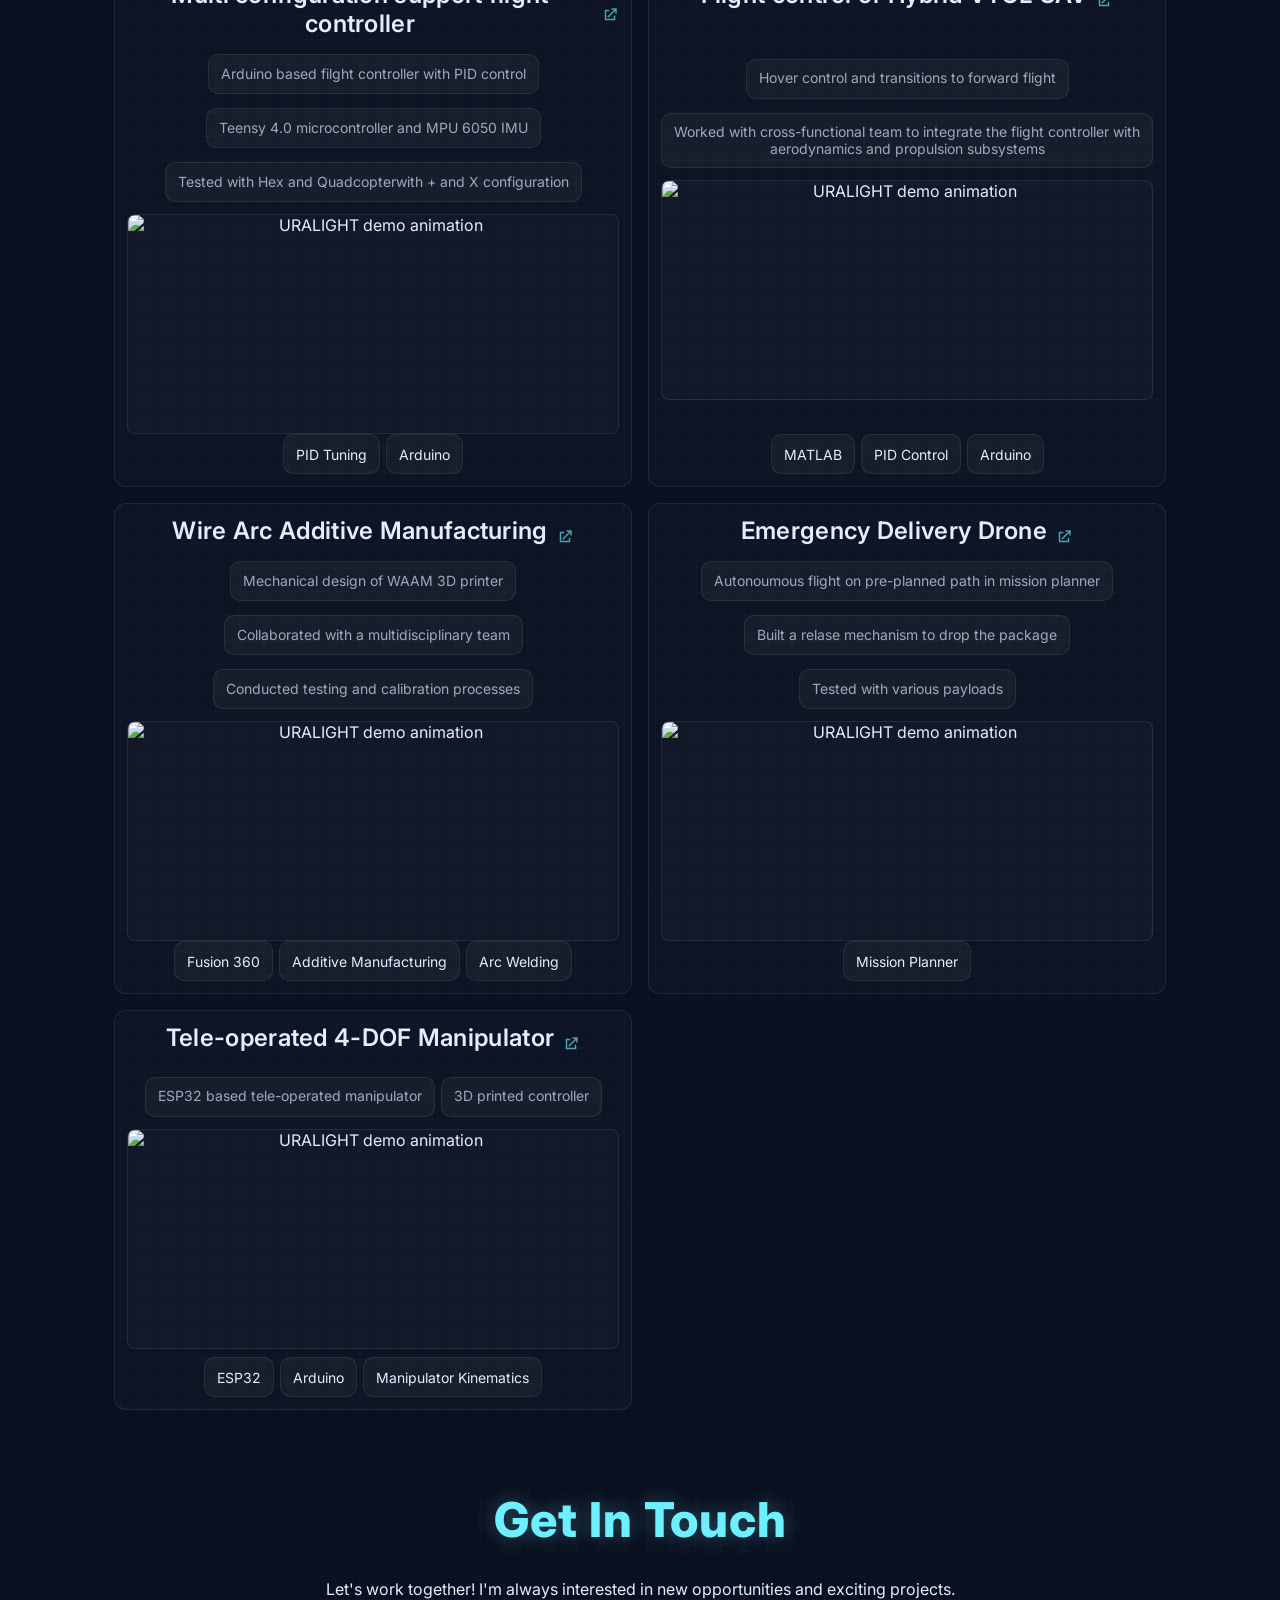
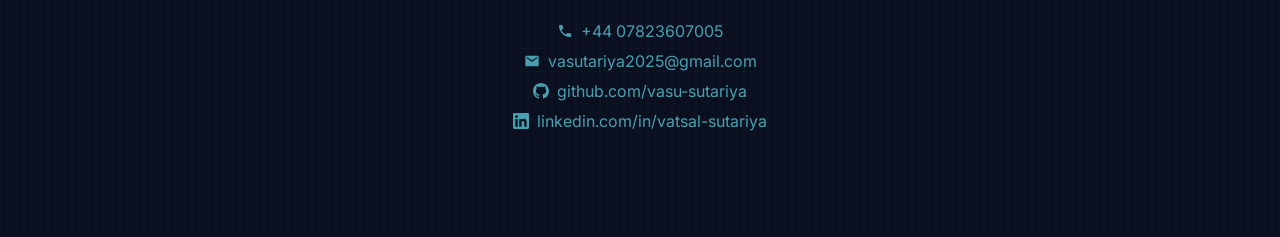
==== commit 91ef9760: "Added projects" ====
--- a/index.html
+++ b/index.html
@@ -22,33 +22,27 @@
       <section id="hero" class="section">
         <h2><span class="typewriter">Hi, I’m Vasu</span></h2>
         <p class="subtitle">Robotics Software Engineer</p>
-        <p>I create control/ visualization/ simulation software for robotics solutions.</p>
+        <p>I enjoy building robotics simulation/ monitoring/ control tools, approaching them much like creating GAMES: where logic, creativity and problem-solving come together to bring systems to life.</p>  
+        
         <div class="actions">
           <a class="btn btn-primary" href="#projects">View My Work</a>
           <a class="btn btn-ghost" href="#contact">Get In Touch</a>
         </div>
       </section>
 
-      <section id="about" class="section">
-        <h2>About Me</h2>
-        <p>I enjoy building robotics software and simulations, approaching them much like creating GAMES: where logic, creativity and problem-solving come together to bring systems to life.</p>
-      </section>
-
       <section id="skills" class="section">
         <h2>Key Skills</h2>
         <div class="skills-categories">
 
           <div class="skill-category">
-            <h3>Tools & Frameworks</h3>
             <div class="skill-badges">
-              <img src="https://img.shields.io/badge/-Git-black?style=flat-square&logo=git" alt="Git">
+              <img src="https://img.shields.io/badge/Version%20Control%3A%20Git-black?style=flat-square&logo=git" alt="Version Control: Git">
               <img src="https://img.shields.io/badge/-Docker-black?style=flat-square&logo=docker" alt="Docker">
             </div>
           </div>
 
 
           <div class="skill-category">
-            <h3>Programming Languages</h3>
             <div class="skill-badges">
               <img src="https://img.shields.io/badge/-Python-black?style=flat-square&logo=python" alt="Python">
               <img src="https://img.shields.io/badge/-C++-black?style=flat-square&logo=c%2B%2B" alt="C++">
@@ -59,7 +53,6 @@
           </div>
           
           <div class="skill-category">
-            <h3>Robotics & Simulation</h3>
             <div class="skill-badges">
               <img src="https://img.shields.io/badge/-Unity-black?style=flat-square&logo=unity" alt="Unity">
               <img src="https://img.shields.io/badge/-ROS2-black?style=flat-square&logo=ros" alt="ROS2">
@@ -74,7 +67,6 @@
           
           
           <div class="skill-category">
-            <h3>Design & Modeling</h3>
             <div class="skill-badges">
               <img src="https://img.shields.io/badge/-Fusion%20360-black?style=flat-square&logo=autodesk" alt="Fusion 360">
               <img src="https://img.shields.io/badge/-Blender-black?style=flat-square&logo=blender" alt="Blender">
@@ -89,7 +81,7 @@
           <article class="project">
             <div class="project-title">
               <h3>URALIGHT</h3>
-              <a class="project-link" href="#" aria-label="Open project link" rel="noopener" target="_blank">
+              <a class="project-link" href="https://github.com/vasu-sutariya/Uralight" aria-label="Open project link" rel="noopener" target="_blank">
                 <svg width="18" height="18" viewBox="0 0 24 24" fill="currentColor" aria-hidden="true">
                   <path d="M14 3h7v7h-2V6.414l-9.293 9.293-1.414-1.414L17.586 5H14V3z"/>
                   <path d="M5 5h6v2H7v10h10v-4h2v6H5V5z"/>
@@ -98,14 +90,14 @@
             </div>
             <ul class="project-bullets">
               <li>Unity-based software for manipulator robots</li>
-              <li>Environment building and motion planning</li>
-              <li>Simulation and customizable user interfaces</li>
-            </ul>
-            <img class="project-thumb" src="images/uralight-demo.gif" alt="URALIGHT demo animation" loading="lazy">
+              <li>Environment building and motion planning with collision avoidance</li>
+              <li>Create custom user interfaces</li>
+            </ul>
+            <img class="project-thumb" src="images/uralight.gif" alt="URALIGHT demo animation" loading="lazy">
             <ul>
               <li>Unity</li>
               <li>Motion Planning</li>
-              <li>UR Script</li>
+              <li>Universal Robots</li>
             </ul>
           </article>
           <article class="project">
@@ -121,7 +113,7 @@
             <ul class="project-bullets">
               <li>Canvas-rendered robot guide with A* path-planning</li>
               <li>Obstacle avoidance from live DOM layout</li>
-              <li>Responsive behavior across different platforms</li>
+              <li>Competible across different platforms</li>
             </ul>
             <div class="project-arrow" id="project-arrow" aria-hidden="true">
               <svg width="100" height="100" viewBox="0 0 100 100" fill="none" xmlns="http://www.w3.org/2000/svg">
@@ -143,9 +135,32 @@
               <li>HTML • CSS • JS</li>
             </ul>
           </article>
-          <article class="project">
-            <div class="project-title">
-              <h3>ROBOT NAVIGATOR</h3>
+          
+          <article class="project">
+            <div class="project-title">
+              <h3>ARMouse</h3>
+              <a class="project-link" href="https://github.com/vasu-sutariya/ARMouse" aria-label="Open project link" rel="noopener" target="_blank">
+                <svg width="18" height="18" viewBox="0 0 24 24" fill="currentColor" aria-hidden="true">
+                  <path d="M14 3h7v7h-2V6.414l-9.293 9.293-1.414-1.414L17.586 5H14V3z"/>
+                  <path d="M5 5h6v2H7v10h10v-4h2v6H5V5z"/>
+                </svg>
+              </a>
+            </div>
+            <ul class="project-bullets">
+              <li>Smartphone as a 3D controller for Robot</li>
+              <li>AR tracking combined with IMU usingKalman-filter</li>
+              <li>Intigrated with URalight</li>
+            </ul>
+            <img class="project-thumb" src="images/ARMouse.gif" alt="Drone Controller demo" loading="lazy">
+            <ul>
+              <li>ARCore</li>
+              <li>Unity</li>
+              <li>Kalman Filter</li>
+            </ul>
+          </article>
+          <article class="project">
+            <div class="project-title">
+              <h3>Mobile Maipulator training in Nvidia Isaac Sim</h3>
               <a class="project-link" href="#" aria-label="Open project link" rel="noopener" target="_blank">
                 <svg width="18" height="18" viewBox="0 0 24 24" fill="currentColor" aria-hidden="true">
                   <path d="M14 3h7v7h-2V6.414l-9.293 9.293-1.414-1.414L17.586 5H14V3z"/>
@@ -154,37 +169,15 @@
               </a>
             </div>
             <ul class="project-bullets">
-              <li>Autonomous navigation system for mobile robots</li>
-              <li>Path planning and obstacle avoidance</li>
-              <li>Real-time mapping capabilities</li>
+              <li>Mobile Manipulator training in NVidia Isaac Sim</li>
+              <li>Kinematic and Dynamic modeling</li>
+              <li>Reinforcement Learning</li>
             </ul>
             <img class="project-thumb" src="images/uralight-demo.gif" alt="Robot Navigator demo" loading="lazy">
             <ul>
-              <li>ROS2</li>
-              <li>SLAM</li>
-              <li>Python</li>
-            </ul>
-          </article>
-          <article class="project">
-            <div class="project-title">
-              <h3>DRONE CONTROLLER</h3>
-              <a class="project-link" href="#" aria-label="Open project link" rel="noopener" target="_blank">
-                <svg width="18" height="18" viewBox="0 0 24 24" fill="currentColor" aria-hidden="true">
-                  <path d="M14 3h7v7h-2V6.414l-9.293 9.293-1.414-1.414L17.586 5H14V3z"/>
-                  <path d="M5 5h6v2H7v10h10v-4h2v6H5V5z"/>
-                </svg>
-              </a>
-            </div>
-            <ul class="project-bullets">
-              <li>Flight control system for autonomous drones</li>
-              <li>Mission planning and GPS navigation</li>
-              <li>Real-time telemetry monitoring</li>
-            </ul>
-            <img class="project-thumb" src="images/uralight-demo.gif" alt="Drone Controller demo" loading="lazy">
-            <ul>
-              <li>Arduino</li>
-              <li>MAVLink</li>
-              <li>C++</li>
+              <li>NVidia Isaac Sim</li>
+              <li>Kinematic and Dynamic modeling</li>
+              <li>Reinforcement Learning</li>
             </ul>
           </article>
         </div>
@@ -193,6 +186,150 @@
       <section id="academic-projects" class="section">
         <h2>Academic Projects</h2>
         <div class="projects">
+          
+          <article class="project">
+            <div class="project-title">
+              <h3>Manufacturing Process Automation - AIRBUS</h3>
+              <a class="project-link" href="#" aria-label="Open project link" rel="noopener" target="_blank">
+                <svg width="18" height="18" viewBox="0 0 24 24" fill="currentColor" aria-hidden="true">
+                  <path d="M14 3h7v7h-2V6.414l-9.293 9.293-1.414-1.414L17.586 5H14V3z"/>
+                  <path d="M5 5h6v2H7v10h10v-4h2v6H5V5z"/>
+                </svg>
+              </a>
+            </div>
+            <ul class="project-bullets">
+              <li>My thesis project in collaboration with Airbus to automate a specific manufacturing process at their Broughton facility</li>
+              <li>Mobile manipulator with Coustom made end-effector with A novel design of the tool changer</li> 
+              <li>Also, built a software to control and monitor the Process</li>
+            </ul>
+            <img class="project-thumb" src="images/airbus.png" alt="URALIGHT demo animation" loading="lazy">
+            <ul>
+              <li>Process Automation</li>
+              <li>Unity</li>
+              <li>MiR 100 · UR16e</li>
+            </ul>
+          </article>
+
+
+          <article class="project">
+            <div class="project-title">
+              <h3>Multi Robot Path Planning With Dynamic Obstacles - BOW</h3>
+              <a class="project-link" href="https://github.com/vasu-sutariya/Multi-Robot-Path-Planning-With-Dynamic-Obstacles/tree/main" aria-label="Open project link" rel="noopener" target="_blank">
+                <svg width="18" height="18" viewBox="0 0 24 24" fill="currentColor" aria-hidden="true">
+                  <path d="M14 3h7v7h-2V6.414l-9.293 9.293-1.414-1.414L17.586 5H14V3z"/>
+                  <path d="M5 5h6v2H7v10h10v-4h2v6H5V5z"/>
+                </svg>
+              </a>
+            </div>
+            <ul class="project-bullets">
+              <li>Compared sample based (RRT,RRT* and RRT*FN) and grid based (weighted A*) path planning algorithms</li>
+              <li>Wokred with multi-functional team, integrated with vision based dynamic obstacle detection</li>
+              <li>Tested on UR10e and UR3</li>
+            </ul>
+            <img class="project-thumb" src="images/BOW.gif" alt="URALIGHT demo animation" loading="lazy">
+            <ul>
+              <li>ROS2 · Humble</li>
+              <li>Path Planning</li>
+              <li>Universal Robots</li>
+            </ul>
+          </article>
+
+
+          <article class="project">
+            <div class="project-title">
+              <h3>Multi configuration support flight controller</h3>
+              <a class="project-link" href="https://youtu.be/twnw92eltrY" aria-label="Open project link" rel="noopener" target="_blank">
+                <svg width="18" height="18" viewBox="0 0 24 24" fill="currentColor" aria-hidden="true">
+                  <path d="M14 3h7v7h-2V6.414l-9.293 9.293-1.414-1.414L17.586 5H14V3z"/>
+                  <path d="M5 5h6v2H7v10h10v-4h2v6H5V5z"/>
+                </svg>
+              </a>
+            </div>
+            <ul class="project-bullets">
+              <li>Arduino based filght controller with PID control</li>
+              <li>Teensy 4.0 microcontroller and MPU 6050 IMU</li>
+              <li>Tested with Hex and Quadcopterwith + and X configuration</li>
+            </ul>
+            <img class="project-thumb" src="images/FC.gif" alt="URALIGHT demo animation" loading="lazy">
+            <ul>
+              <li>PID Tuning</li>
+              <li>Arduino</li>
+            </ul>
+          </article>
+
+
+          <article class="project">
+            <div class="project-title">
+              <h3>Flight control of Hybrid VTOL UAV</h3>
+              <a class="project-link" href="https://youtu.be/_KzFE6fZRM4" aria-label="Open project link" rel="noopener" target="_blank">
+                <svg width="18" height="18" viewBox="0 0 24 24" fill="currentColor" aria-hidden="true">
+                  <path d="M14 3h7v7h-2V6.414l-9.293 9.293-1.414-1.414L17.586 5H14V3z"/>
+                  <path d="M5 5h6v2H7v10h10v-4h2v6H5V5z"/>
+                </svg>
+              </a>
+            </div>
+            <ul class="project-bullets">
+              <li>Hover control and transitions to forward flight</li>
+              <li>Worked with cross-functional team to integrate the flight controller with aerodynamics and propulsion subsystems</li>
+              
+            </ul>
+            <img class="project-thumb" src="images/VTOL.gif" alt="URALIGHT demo animation" loading="lazy">
+            <ul>
+              <li>MATLAB</li>
+              <li>PID Control</li>
+              <li>Arduino</li>
+            </ul>
+          </article>
+
+
+          <article class="project">
+            <div class="project-title">
+              <h3>Wire Arc Additive Manufacturing</h3>
+              <a class="project-link" href="https://youtu.be/rFh5HEfxG7A" aria-label="Open project link" rel="noopener" target="_blank">
+                <svg width="18" height="18" viewBox="0 0 24 24" fill="currentColor" aria-hidden="true">
+                  <path d="M14 3h7v7h-2V6.414l-9.293 9.293-1.414-1.414L17.586 5H14V3z"/>
+                  <path d="M5 5h6v2H7v10h10v-4h2v6H5V5z"/>
+                </svg>
+              </a>
+            </div>
+            <ul class="project-bullets">
+              <li>Mechanical design of WAAM 3D printer</li>
+              <li>Collaborated with a multidisciplinary team </li>
+              <li>Conducted testing and calibration processes</li>
+            </ul>
+            <img class="project-thumb" src="images/WAAM.gif" alt="URALIGHT demo animation" loading="lazy">
+            <ul>
+              <li>Fusion 360</li>
+              <li>Additive Manufacturing</li>
+              <li>Arc Welding</li>
+            </ul>
+          </article>
+
+          <article class="project">
+            <div class="project-title">
+              <h3>Emergency Delivery Drone</h3>
+              <a class="project-link" href="https://youtu.be/GxqYSyCf8AE" aria-label="Open project link" rel="noopener" target="_blank">
+                <svg width="18" height="18" viewBox="0 0 24 24" fill="currentColor" aria-hidden="true">
+                  <path d="M14 3h7v7h-2V6.414l-9.293 9.293-1.414-1.414L17.586 5H14V3z"/>
+                  <path d="M5 5h6v2H7v10h10v-4h2v6H5V5z"/>
+                </svg>
+              </a>
+            </div>
+            <ul class="project-bullets">
+              <li>Autonoumous flight on pre-planned path in mission planner</li>
+              <li>Built a relase mechanism to drop the package</li>
+              <li>Tested with various payloads</li>
+            </ul>
+            <img class="project-thumb" src="images/Delivery.gif" alt="URALIGHT demo animation" loading="lazy">
+            <ul>
+              <li>Mission Planner</li>
+            </ul>
+          </article>
+
+
+          
+
+
           <article class="project">
             <div class="project-title">
               <h3>Tele-operated 4-DOF Manipulator</h3>
@@ -212,72 +349,6 @@
               <li>ESP32</li>
               <li>Arduino</li>
               <li>Manipulator Kinematics</li>
-            </ul>
-          </article>
-          <article class="project">
-            <div class="project-title">
-              <h3>Flight control of Hybrid VTOL UAV</h3>
-              <a class="project-link" href="https://youtu.be/_KzFE6fZRM4" aria-label="Open project link" rel="noopener" target="_blank">
-                <svg width="18" height="18" viewBox="0 0 24 24" fill="currentColor" aria-hidden="true">
-                  <path d="M14 3h7v7h-2V6.414l-9.293 9.293-1.414-1.414L17.586 5H14V3z"/>
-                  <path d="M5 5h6v2H7v10h10v-4h2v6H5V5z"/>
-                </svg>
-              </a>
-            </div>
-            <ul class="project-bullets">
-              <li>Hover control and transitions to forward flight</li>
-              <li>Worked with cross-functional team to integrate the flight controller with aerodynamics and propulsion subsystems</li>
-              
-            </ul>
-            <img class="project-thumb" src="images/VTOL.gif" alt="URALIGHT demo animation" loading="lazy">
-            <ul>
-              <li>MATLAB</li>
-              <li>PID Control</li>
-              <li>Arduino</li>
-            </ul>
-          </article>
-          <article class="project">
-            <div class="project-title">
-              <h3>Multi Robot Path Planning With Dynamic Obstacles</h3>
-              <a class="project-link" href="https://github.com/vasu-sutariya/Multi-Robot-Path-Planning-With-Dynamic-Obstacles/tree/main" aria-label="Open project link" rel="noopener" target="_blank">
-                <svg width="18" height="18" viewBox="0 0 24 24" fill="currentColor" aria-hidden="true">
-                  <path d="M14 3h7v7h-2V6.414l-9.293 9.293-1.414-1.414L17.586 5H14V3z"/>
-                  <path d="M5 5h6v2H7v10h10v-4h2v6H5V5z"/>
-                </svg>
-              </a>
-            </div>
-            <ul class="project-bullets">
-              <li>Compared sample based (RRT,RRT* and RRT*FN) and grid based (weighted A*) path planning algorithms</li>
-              <li>Wokred with multi-functional team, integrated with vision based dynamic obstacle detection</li>
-              <li>Tested on UR10e and UR3</li>
-            </ul>
-            <img class="project-thumb" src="images/BOW.gif" alt="URALIGHT demo animation" loading="lazy">
-            <ul>
-              <li>ROS2 · Humble</li>
-              <li>Path Planning</li>
-              <li>Universal Robots</li>
-            </ul>
-          </article>
-          <article class="project">
-            <div class="project-title">
-              <h3>Wire Arc Additive Manufacturing</h3>
-              <a class="project-link" href="https://youtu.be/rFh5HEfxG7A" aria-label="Open project link" rel="noopener" target="_blank">
-                <svg width="18" height="18" viewBox="0 0 24 24" fill="currentColor" aria-hidden="true">
-                  <path d="M14 3h7v7h-2V6.414l-9.293 9.293-1.414-1.414L17.586 5H14V3z"/>
-                  <path d="M5 5h6v2H7v10h10v-4h2v6H5V5z"/>
-                </svg>
-              </a>
-            </div>
-            <ul class="project-bullets">
-              <li>Mechanical design of WAAM 3D printer</li>
-              <li>Collaborated with a multidisciplinary team </li>
-              <li>Conducted testing and calibration processes</li>
-            </ul>
-            <img class="project-thumb" src="images/WAAM.gif" alt="URALIGHT demo animation" loading="lazy">
-            <ul>
-              <li>Fusion 360</li>
-              <li>Additive Manufacturing</li>
-              <li>Arc Welding</li>
             </ul>
           </article>
         </div>
--- a/styles.css
+++ b/styles.css
@@ -62,8 +62,8 @@
 .project-link:hover{color:#8ff4ff}
 
 /* Headings */
-.section h2{margin:0 0 12px 0;font-size:22px;text-align:center}
-.section#hero h2{text-align:left}
+.section h2{margin:0 0 24px 0;font-size:48px;text-align:center;font-weight:800;color:var(--accent);text-shadow:0 0 20px rgba(108,240,255,0.3);letter-spacing:1px}
+.section#hero h2{text-align:left;font-size:64px;color:var(--fg);text-shadow:none;letter-spacing:0.5px}
 .section:not(#hero){text-align:center}
 .section:not(#hero) ul{margin-left:auto;margin-right:auto}
 .section:not(#hero) .skills{justify-content:center}
@@ -92,11 +92,11 @@
 .skills li .badge{width:100%}
 
 .skills-categories{display:flex;flex-direction:column;gap:24px;margin:0;padding:0}
-.skill-category h3{margin:0 0 12px 0;font-size:18px;color:var(--fg);text-align:center}
+.skill-category h3{margin:0 0 12px 0;font-size:24px;font-weight:600;color:var(--fg);letter-spacing:0.3px;text-align:center}
 .skill-badges{display:flex;flex-wrap:wrap;gap:8px;justify-content:center;align-items:center}
 .skill-badges img{height:24px;width:auto}
 .projects{display:grid;grid-template-columns:repeat(2,minmax(0,1fr));gap:16px}
-.project h3{margin:0 0 6px 0}
+.project h3{margin:0 0 12px 0;font-size:24px;font-weight:600;color:var(--fg);letter-spacing:0.3px}
 .project ul{display:flex;flex-wrap:wrap;gap:6px;margin:8px 0 0 0;padding-left:0;justify-content:center;margin-top:auto}
 .project ul li{list-style:none;display:inline-flex;align-items:center;justify-content:center;padding:10px 12px;min-height:40px;border-radius:10px;border:1px solid var(--stroke);background:rgba(255,255,255,0.04);font-size:14px;text-align:center}
 .project .actions{margin-top:10px;justify-content:center}
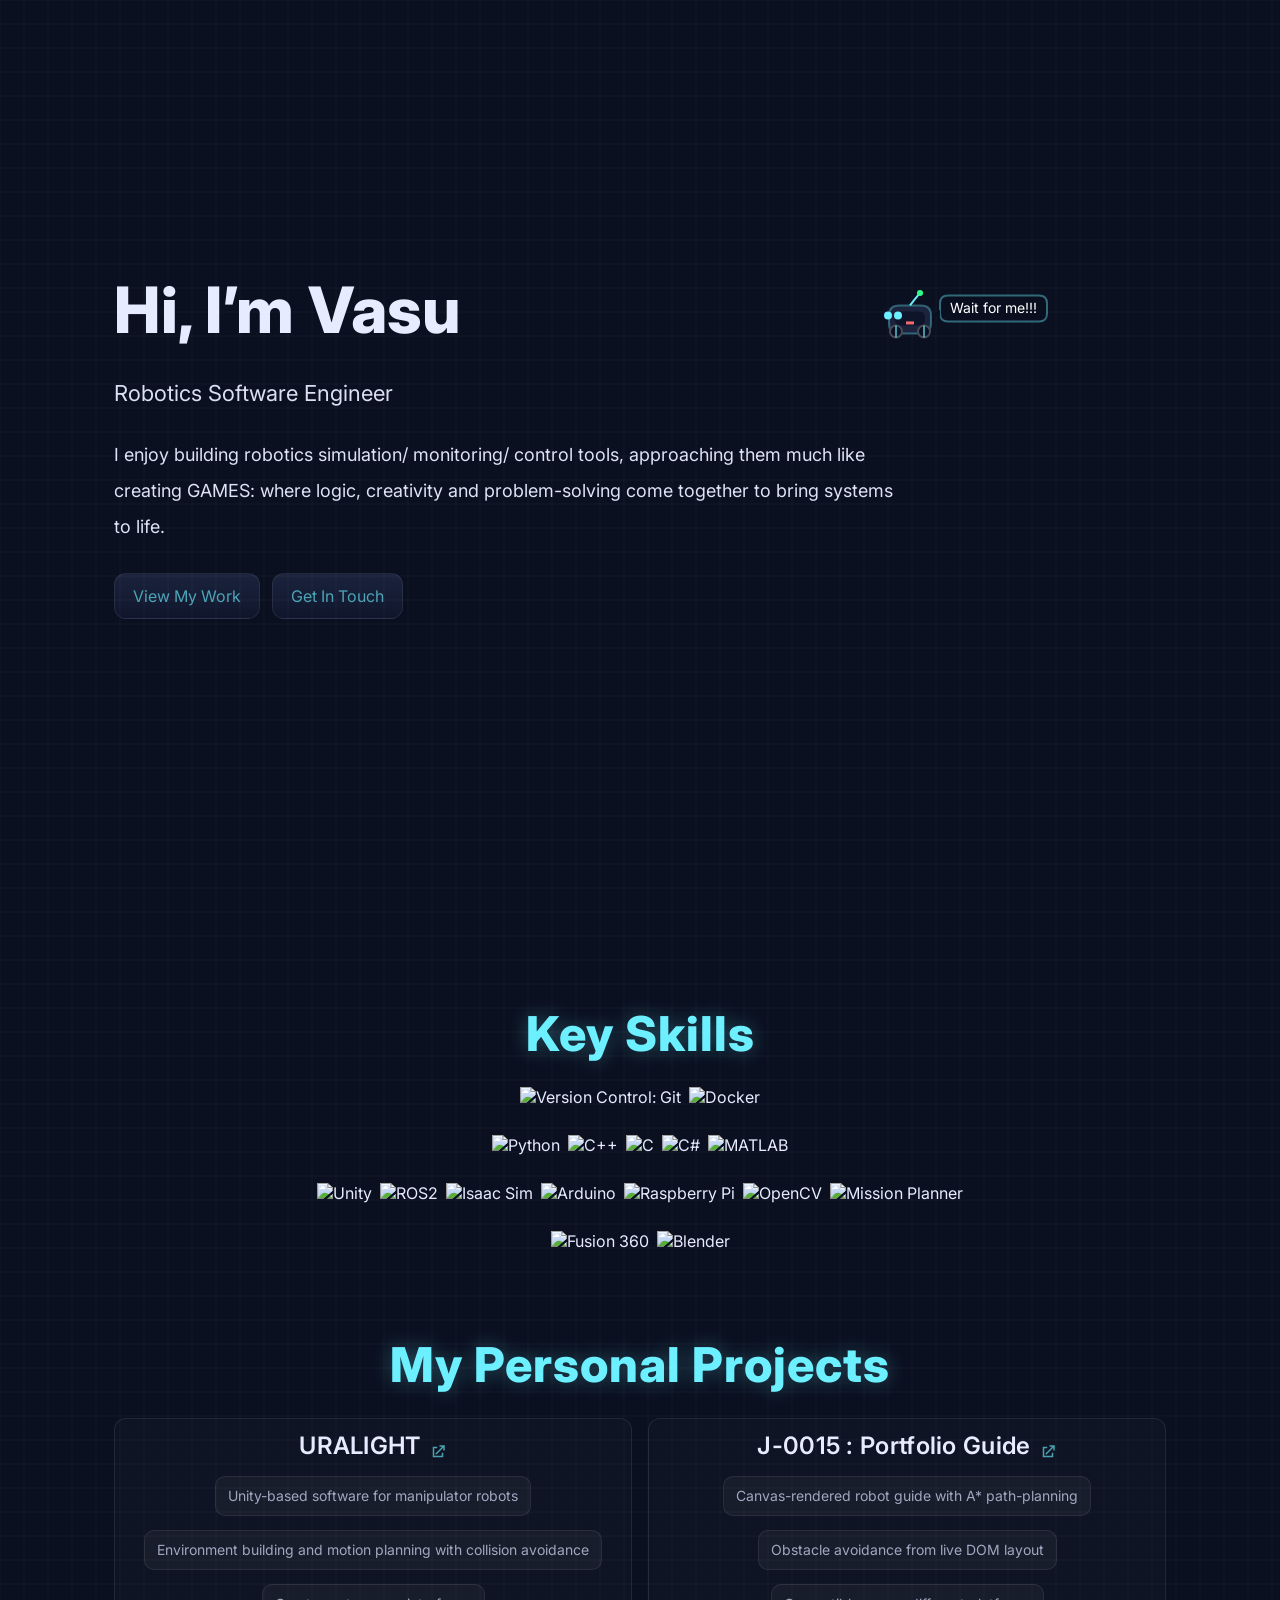
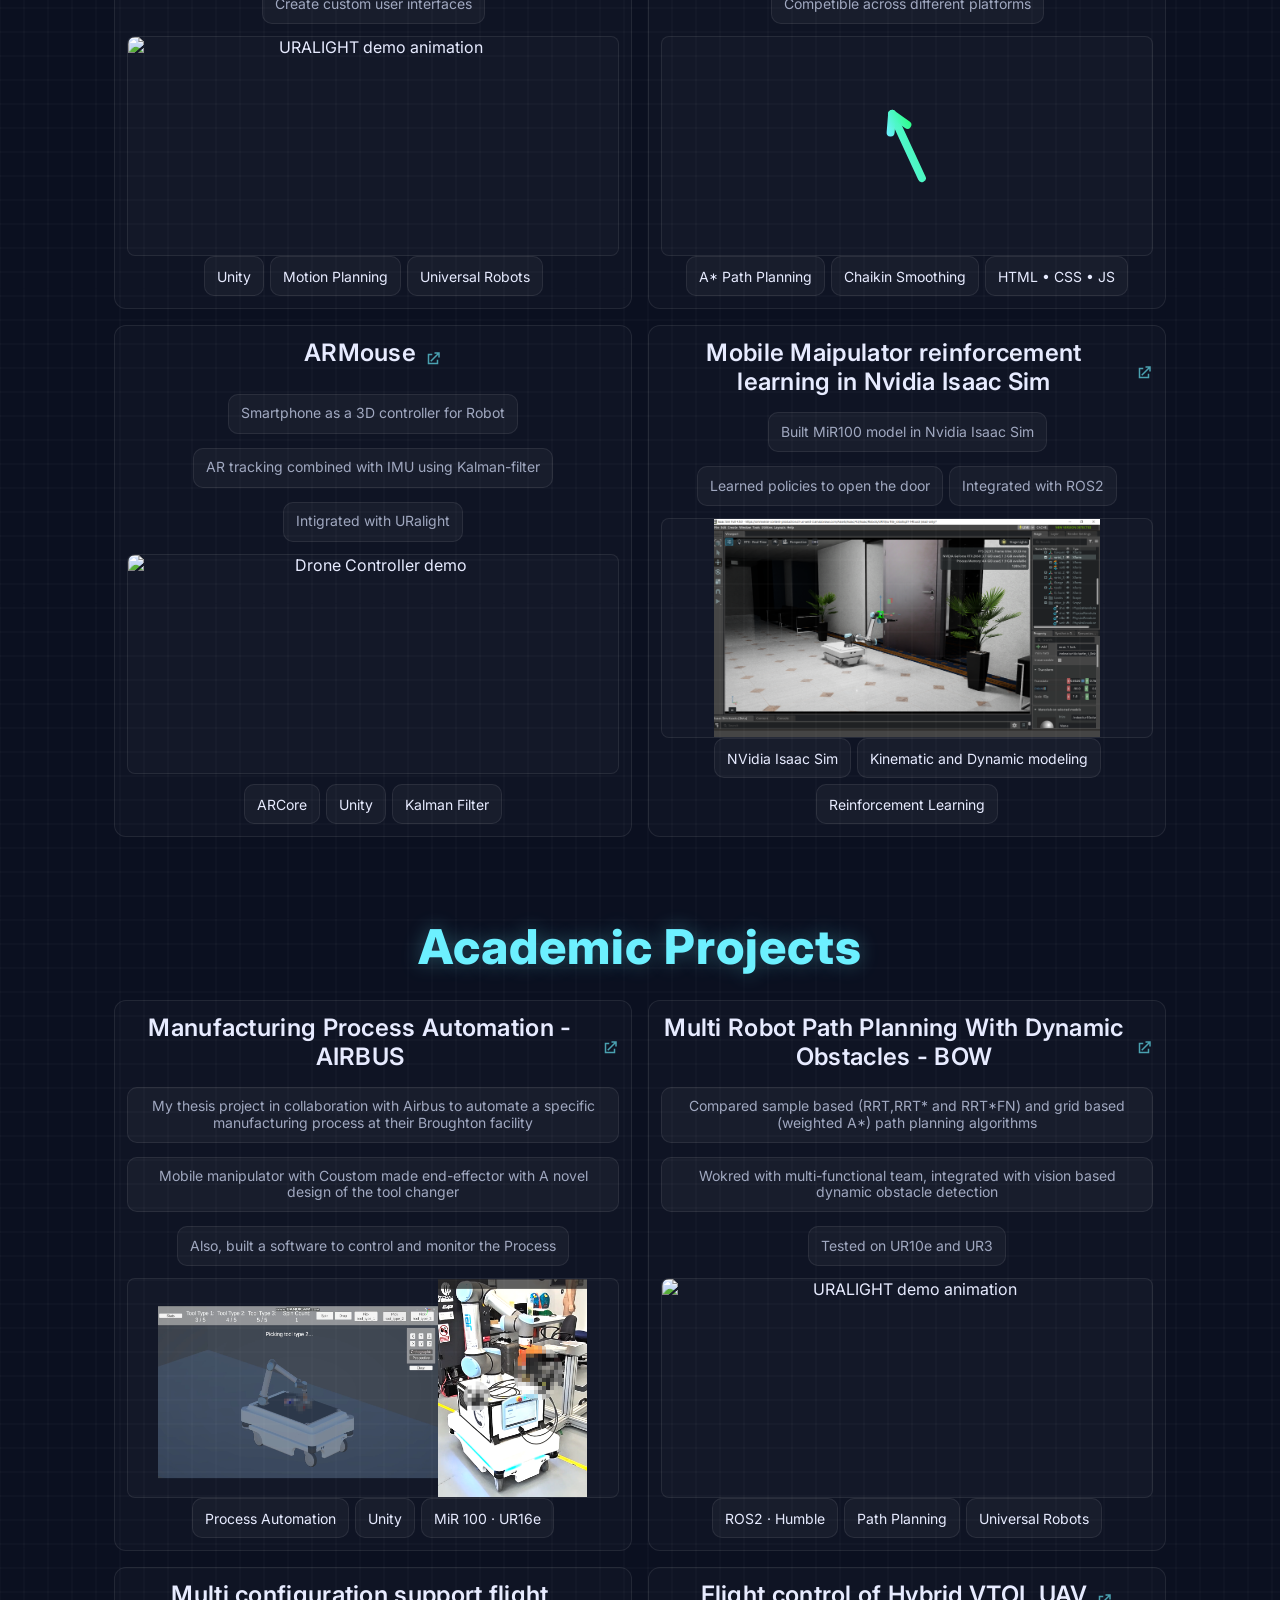
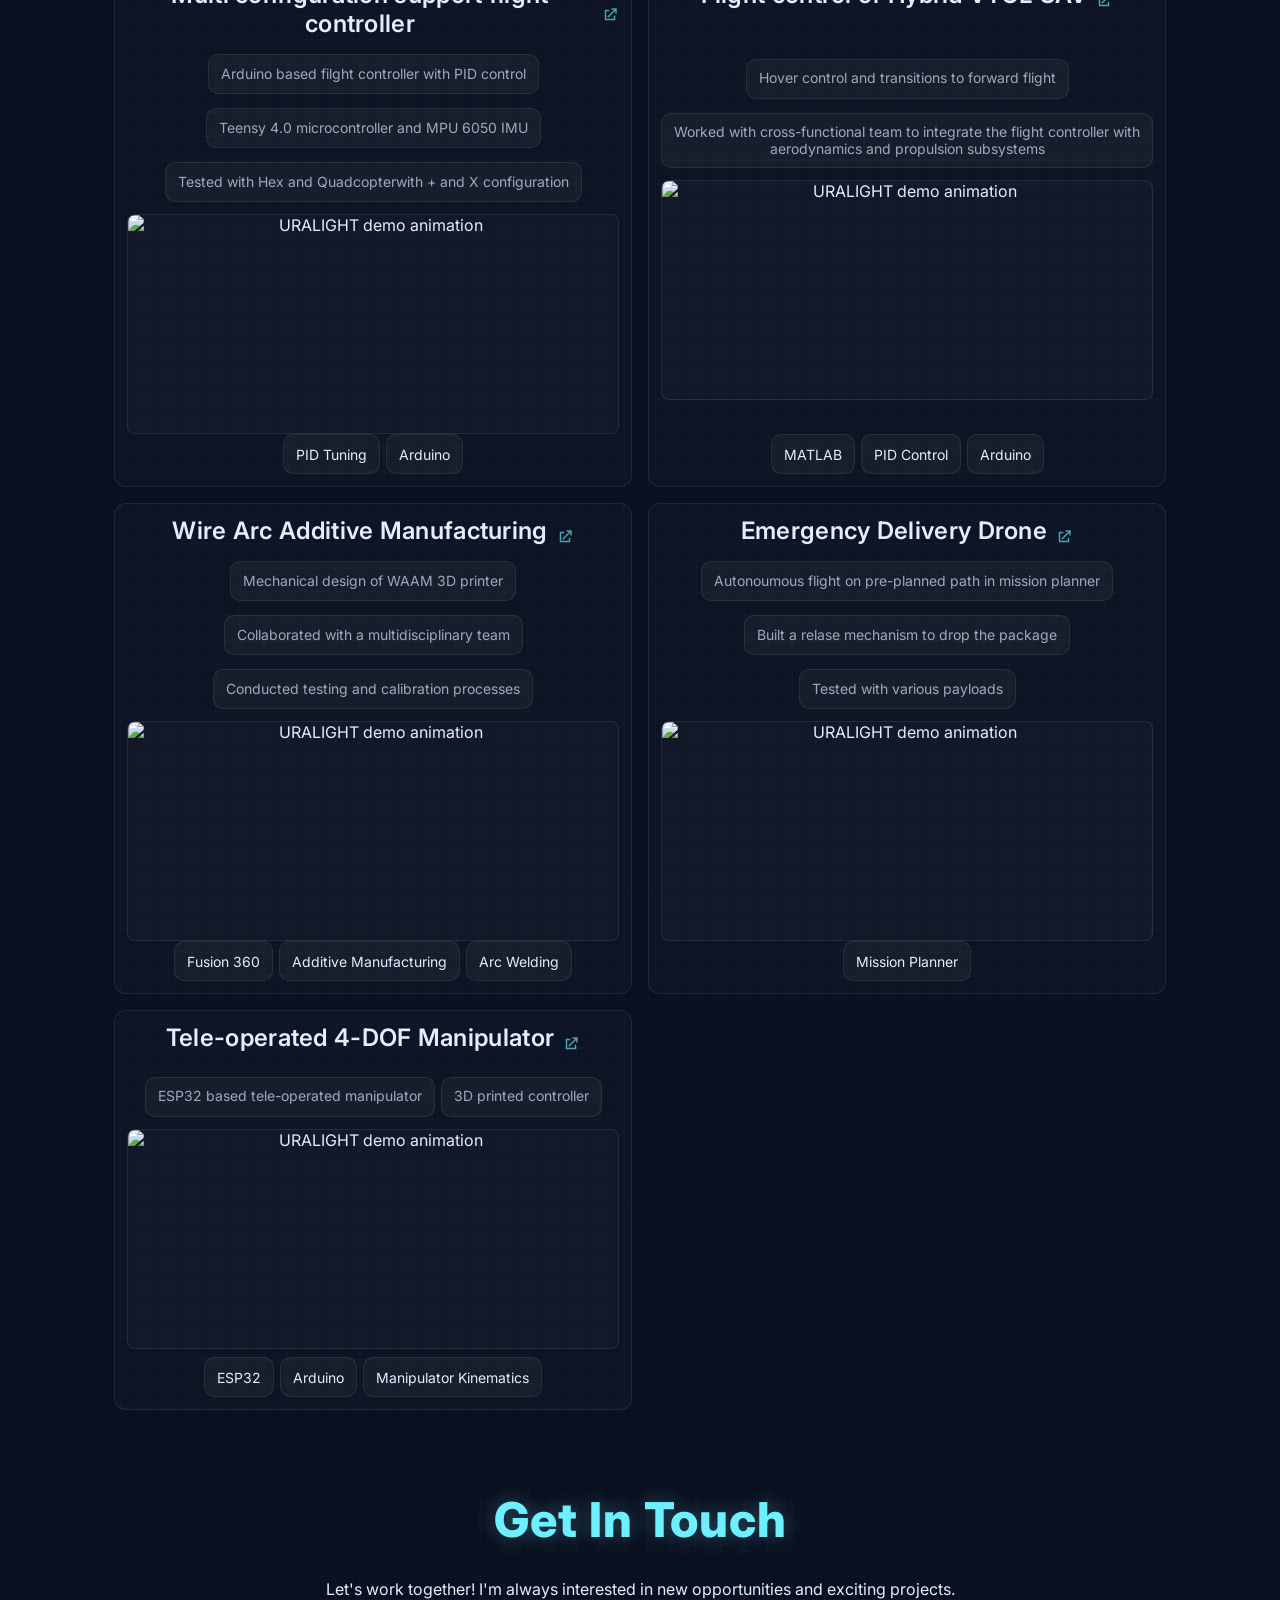
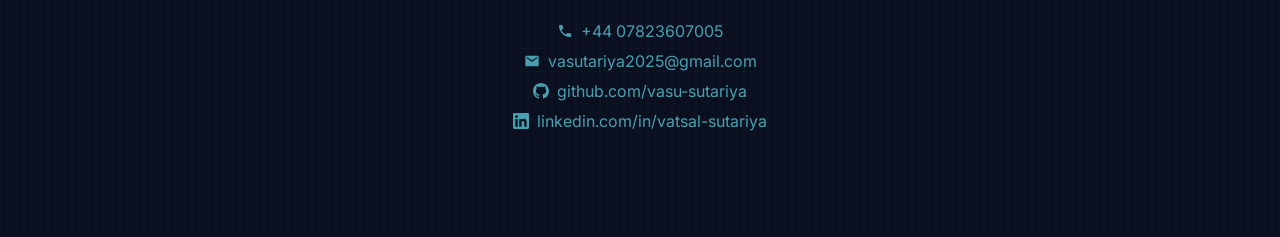
==== commit e388d719: "Added a project" ====
--- a/index.html
+++ b/index.html
@@ -148,7 +148,7 @@
             </div>
             <ul class="project-bullets">
               <li>Smartphone as a 3D controller for Robot</li>
-              <li>AR tracking combined with IMU usingKalman-filter</li>
+              <li>AR tracking combined with IMU using Kalman-filter</li>
               <li>Intigrated with URalight</li>
             </ul>
             <img class="project-thumb" src="images/ARMouse.gif" alt="Drone Controller demo" loading="lazy">
@@ -160,7 +160,7 @@
           </article>
           <article class="project">
             <div class="project-title">
-              <h3>Mobile Maipulator training in Nvidia Isaac Sim</h3>
+              <h3>Mobile Maipulator reinforcement learning in Nvidia Isaac Sim</h3>
               <a class="project-link" href="#" aria-label="Open project link" rel="noopener" target="_blank">
                 <svg width="18" height="18" viewBox="0 0 24 24" fill="currentColor" aria-hidden="true">
                   <path d="M14 3h7v7h-2V6.414l-9.293 9.293-1.414-1.414L17.586 5H14V3z"/>
@@ -169,11 +169,11 @@
               </a>
             </div>
             <ul class="project-bullets">
-              <li>Mobile Manipulator training in NVidia Isaac Sim</li>
-              <li>Kinematic and Dynamic modeling</li>
-              <li>Reinforcement Learning</li>
-            </ul>
-            <img class="project-thumb" src="images/uralight-demo.gif" alt="Robot Navigator demo" loading="lazy">
+              <li>Built MiR100 model in Nvidia Isaac Sim</li>
+              <li>Learned policies to open the door</li>
+              <li>Integrated with ROS2</li>
+            </ul>
+            <img class="project-thumb" src="images/door.png" alt="Robot Navigator demo" loading="lazy">
             <ul>
               <li>NVidia Isaac Sim</li>
               <li>Kinematic and Dynamic modeling</li>
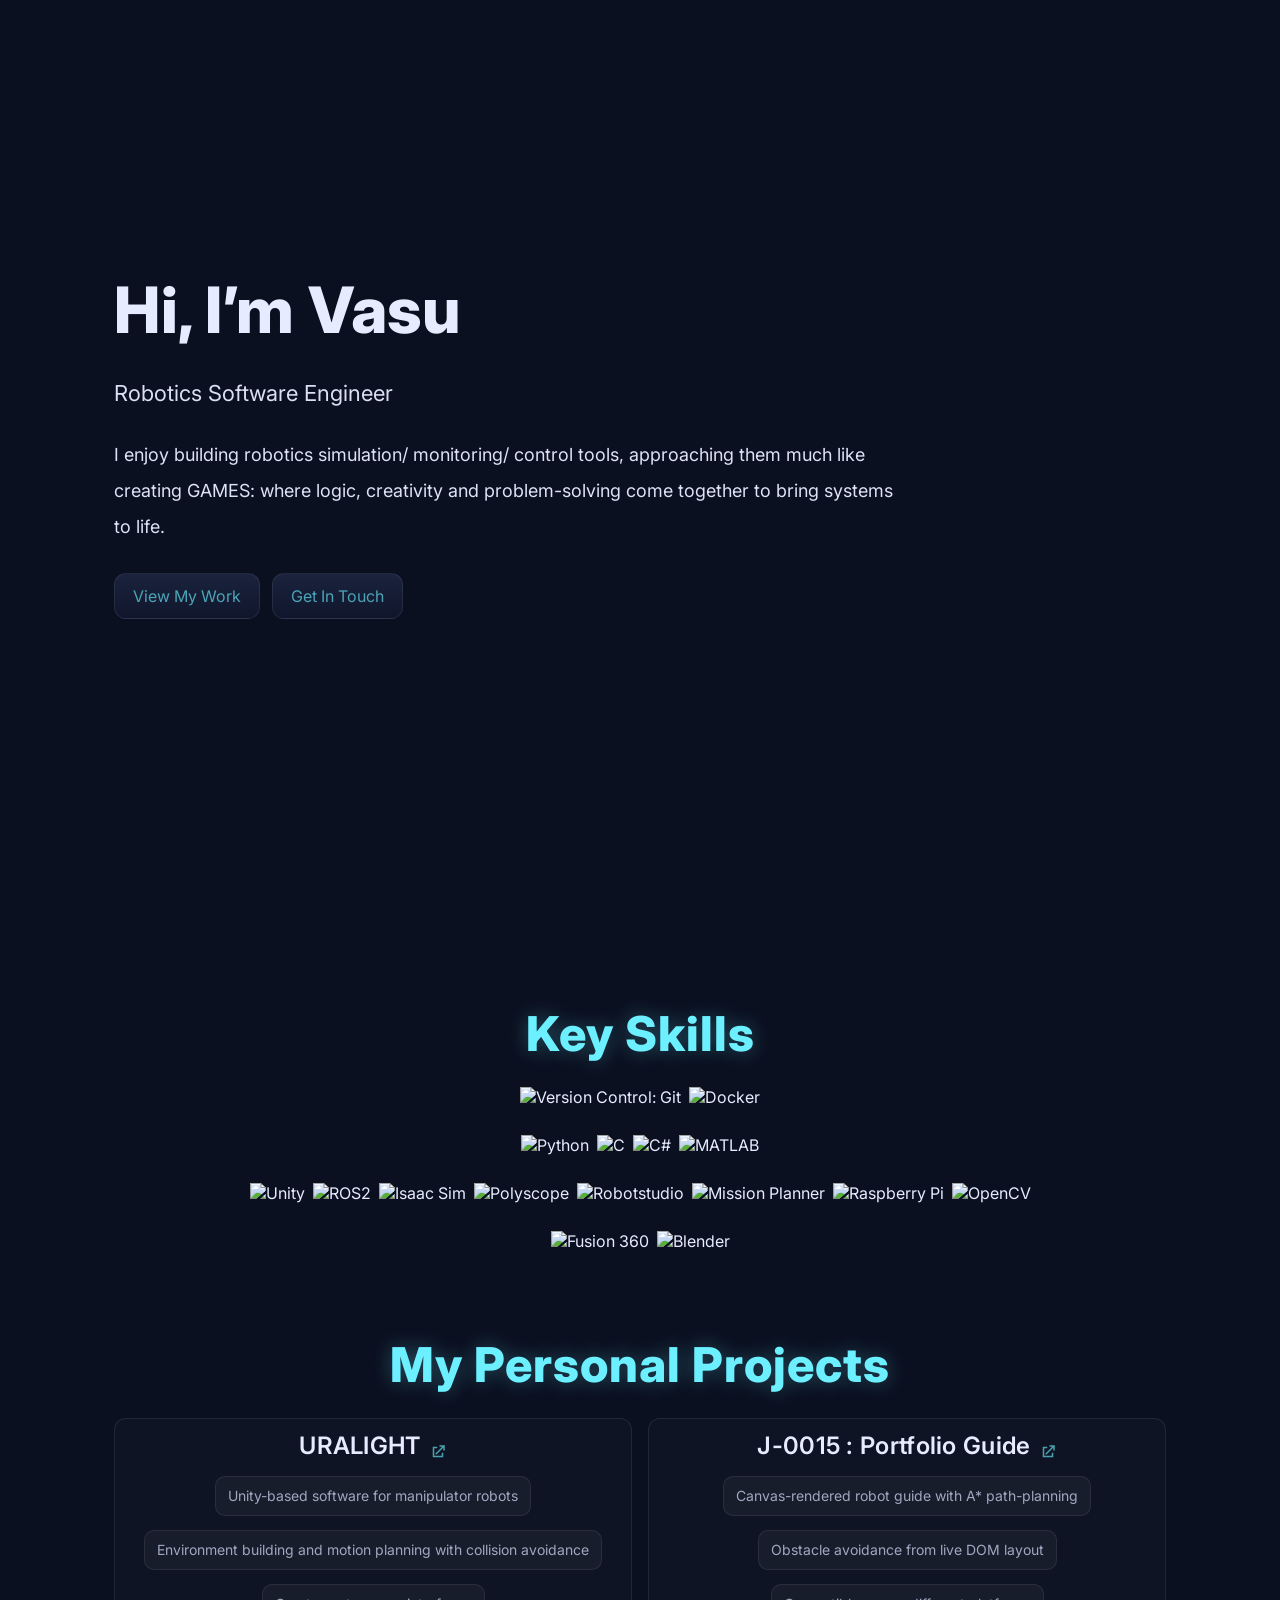
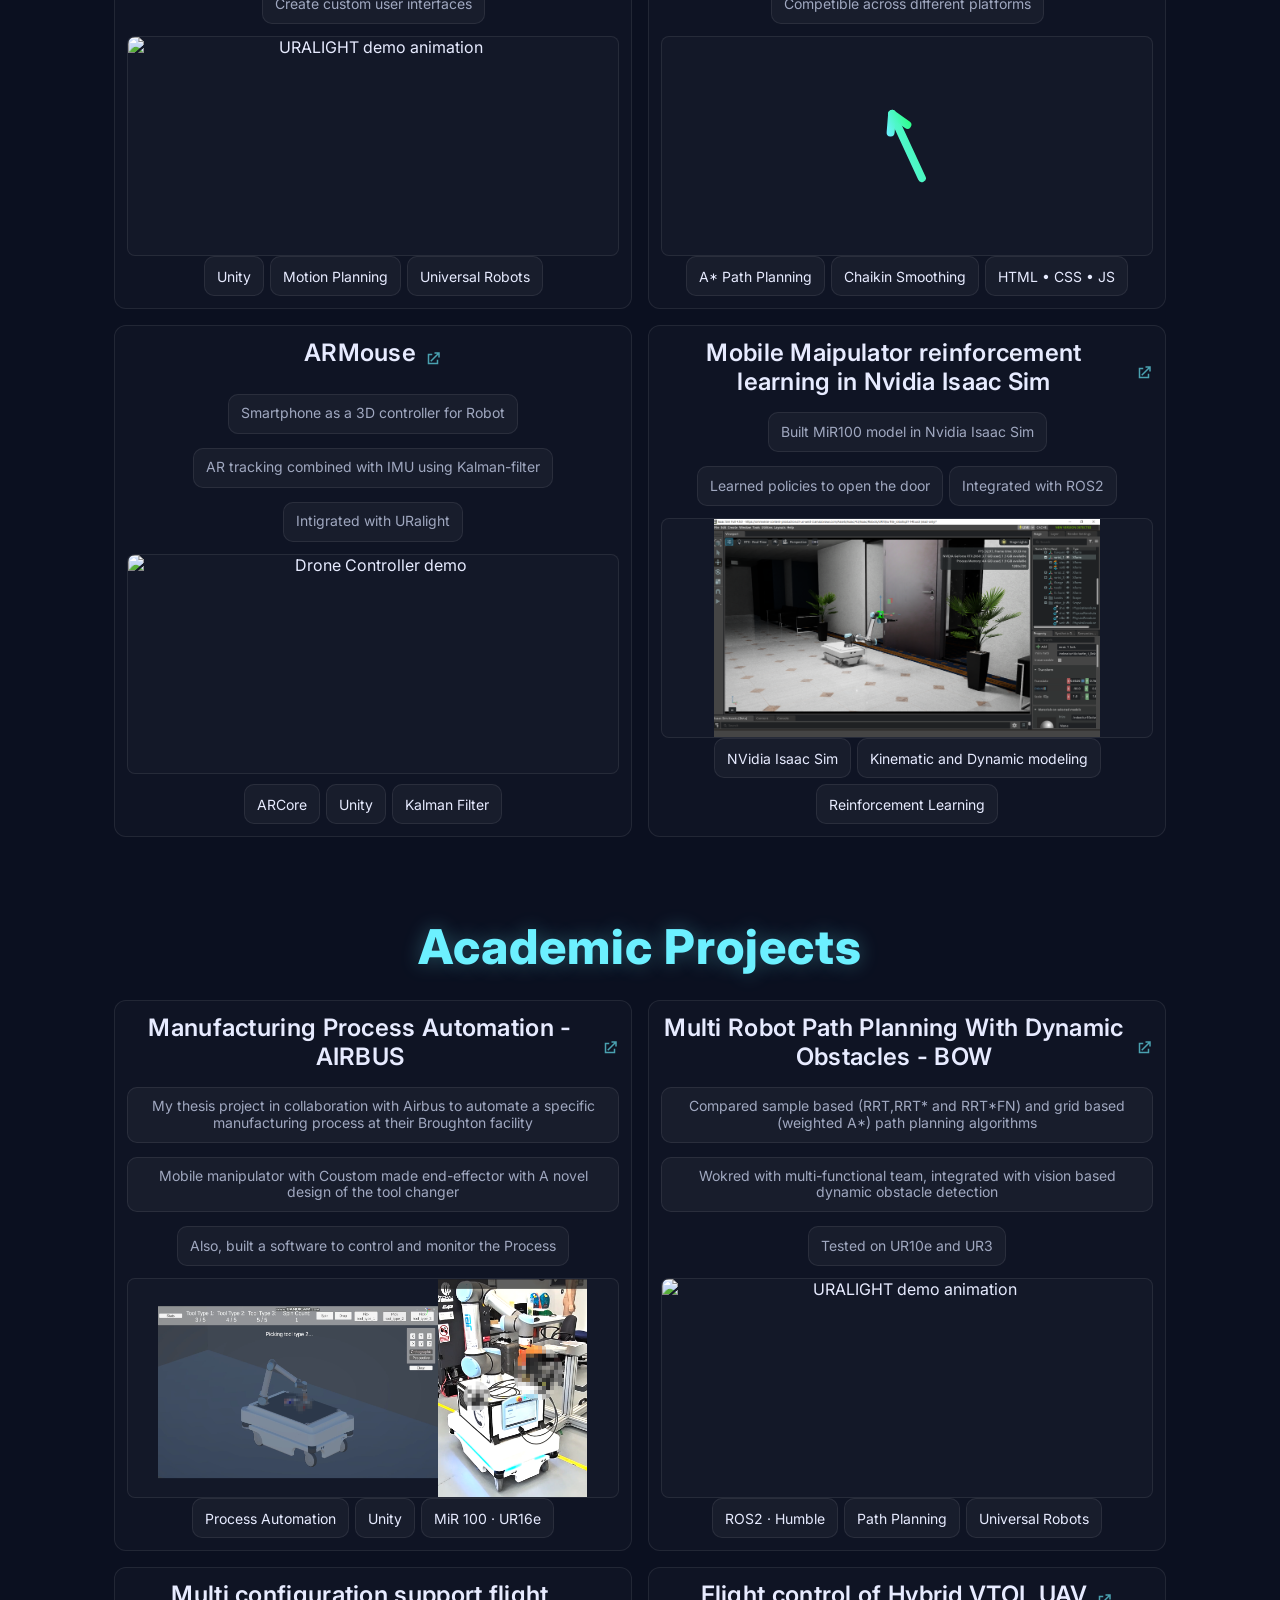
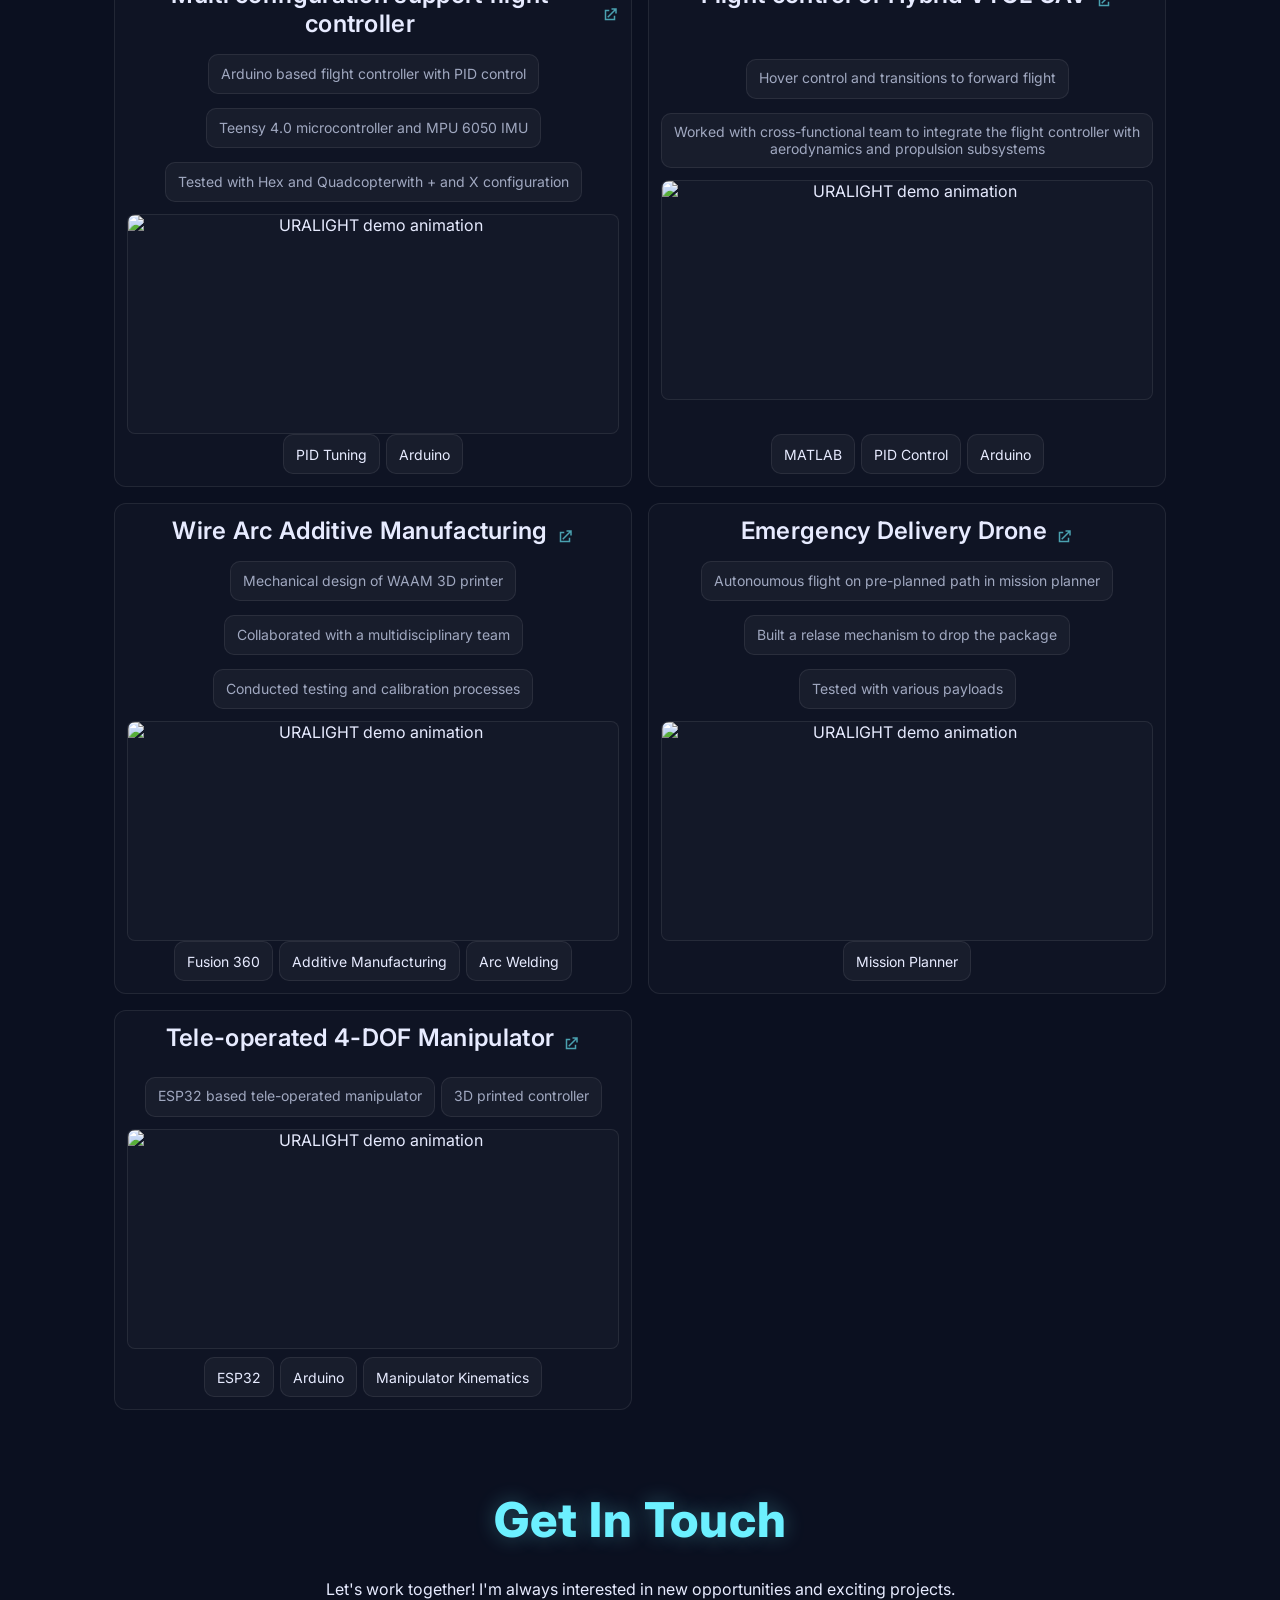
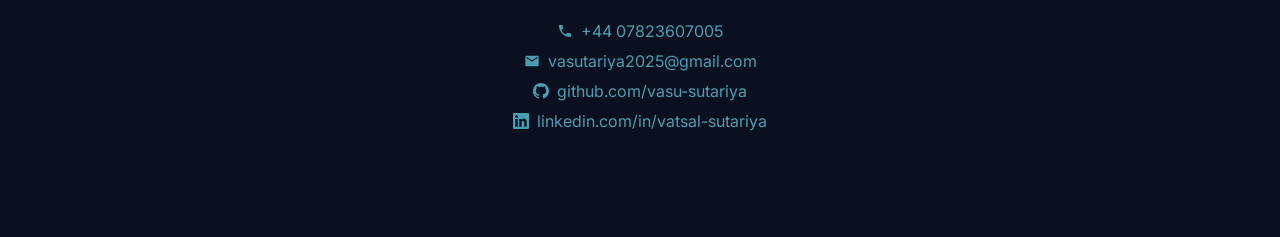
==== commit f1c3dcdb: "Updated project info" ====
--- a/index.html
+++ b/index.html
@@ -45,7 +45,6 @@
           <div class="skill-category">
             <div class="skill-badges">
               <img src="https://img.shields.io/badge/-Python-black?style=flat-square&logo=python" alt="Python">
-              <img src="https://img.shields.io/badge/-C++-black?style=flat-square&logo=c%2B%2B" alt="C++">
               <img src="https://img.shields.io/badge/-C-black?style=flat-square&logo=c" alt="C">
               <img src="https://img.shields.io/badge/-C%23-black?style=flat-square&logo=c-sharp" alt="C#">
               <img src="https://img.shields.io/badge/-MATLAB-black?style=flat-square&logo=mathworks" alt="MATLAB">
@@ -57,10 +56,13 @@
               <img src="https://img.shields.io/badge/-Unity-black?style=flat-square&logo=unity" alt="Unity">
               <img src="https://img.shields.io/badge/-ROS2-black?style=flat-square&logo=ros" alt="ROS2">
               <img src="https://img.shields.io/badge/-Isaac%20Sim-black?style=flat-square&logo=nvidia" alt="Isaac Sim">
-              <img src="https://img.shields.io/badge/-Arduino-black?style=flat-square&logo=arduino" alt="Arduino">
+              <img src="https://img.shields.io/badge/-Polyscope-black?style=flat-square&logo=polyscope" alt="Polyscope">
+              <img src="https://img.shields.io/badge/-Robotstudio-black?style=flat-square&logo=robotstudio" alt="Robotstudio">
+              <img src="https://img.shields.io/badge/-Mission%20Planner-black?style=flat-square&logo=ardupilot" alt="Mission Planner">
               <img src="https://img.shields.io/badge/-Raspberry%20Pi-black?style=flat-square&logo=raspberry-pi" alt="Raspberry Pi">
               <img src="https://img.shields.io/badge/-OpenCV-black?style=flat-square&logo=opencv" alt="OpenCV">
-              <img src="https://img.shields.io/badge/-Mission%20Planner-black?style=flat-square&logo=ardupilot" alt="Mission Planner">
+
+
             </div>
           </div>
           
